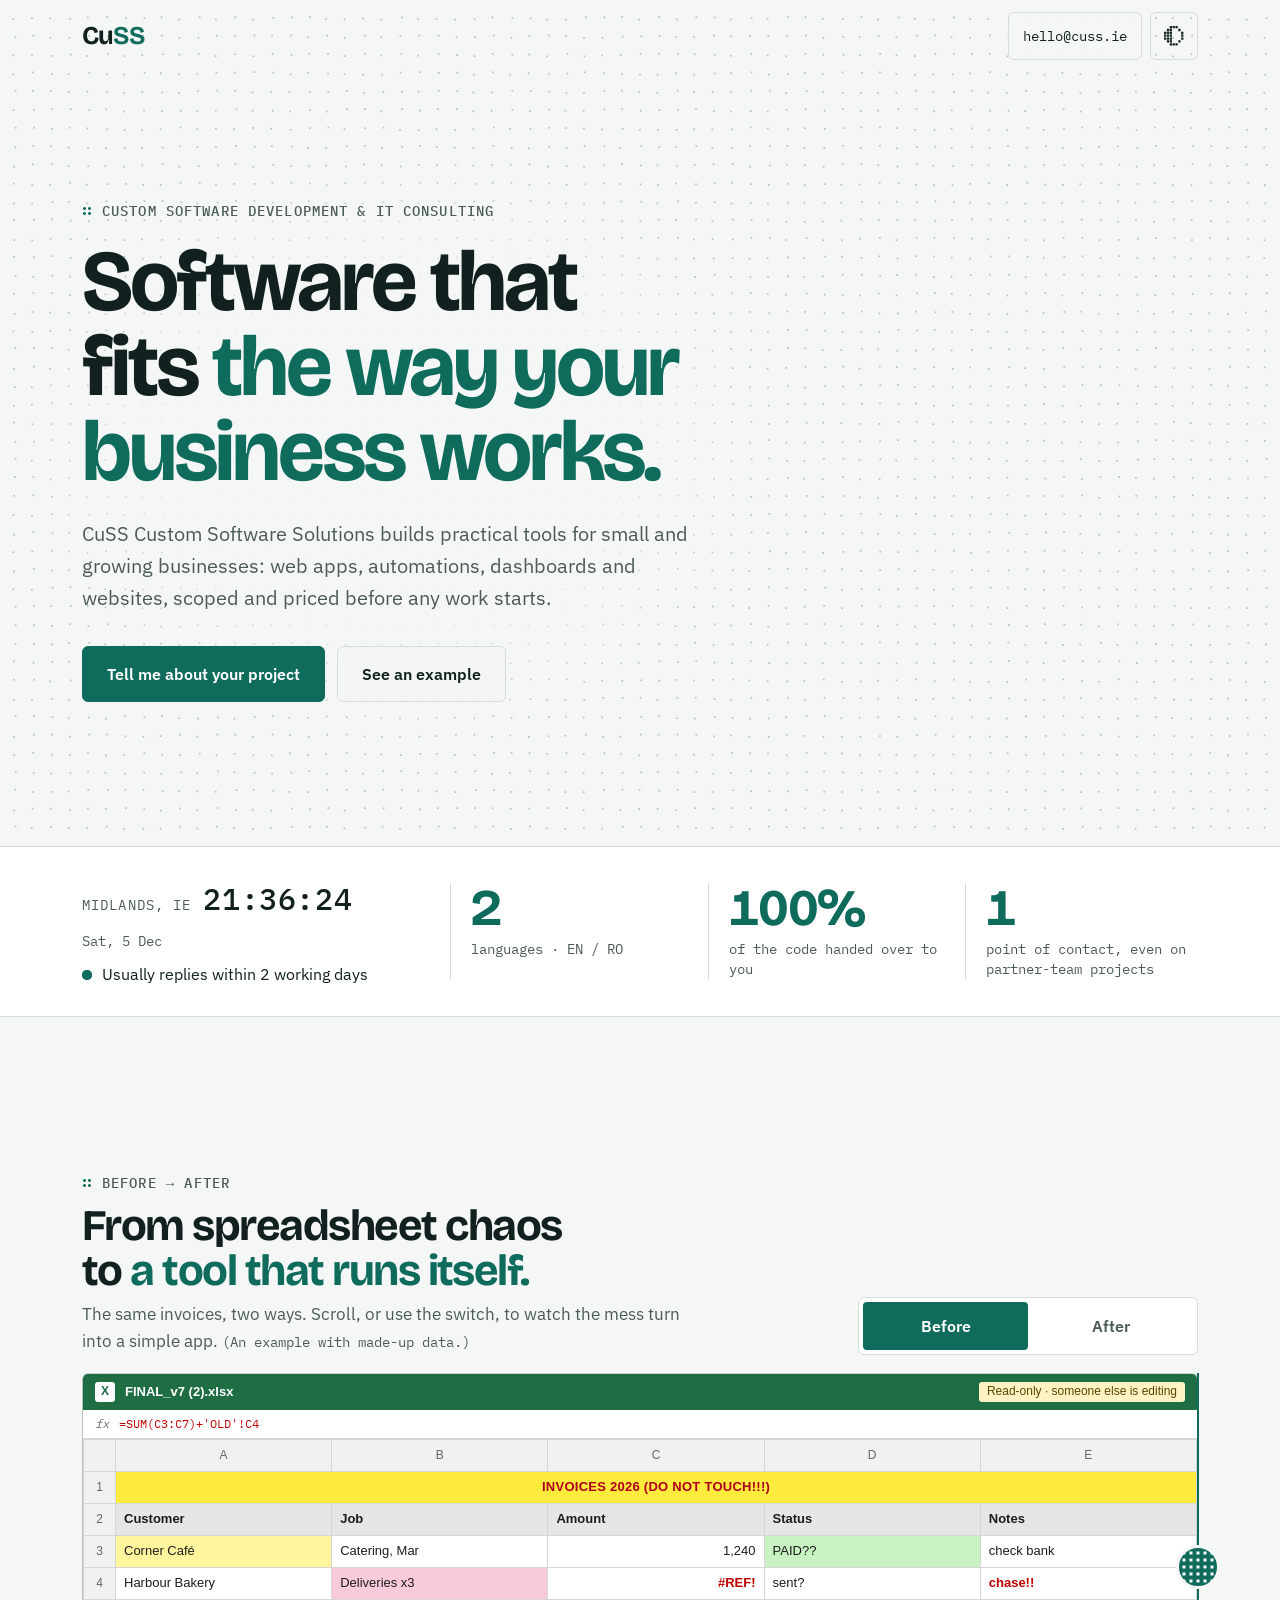
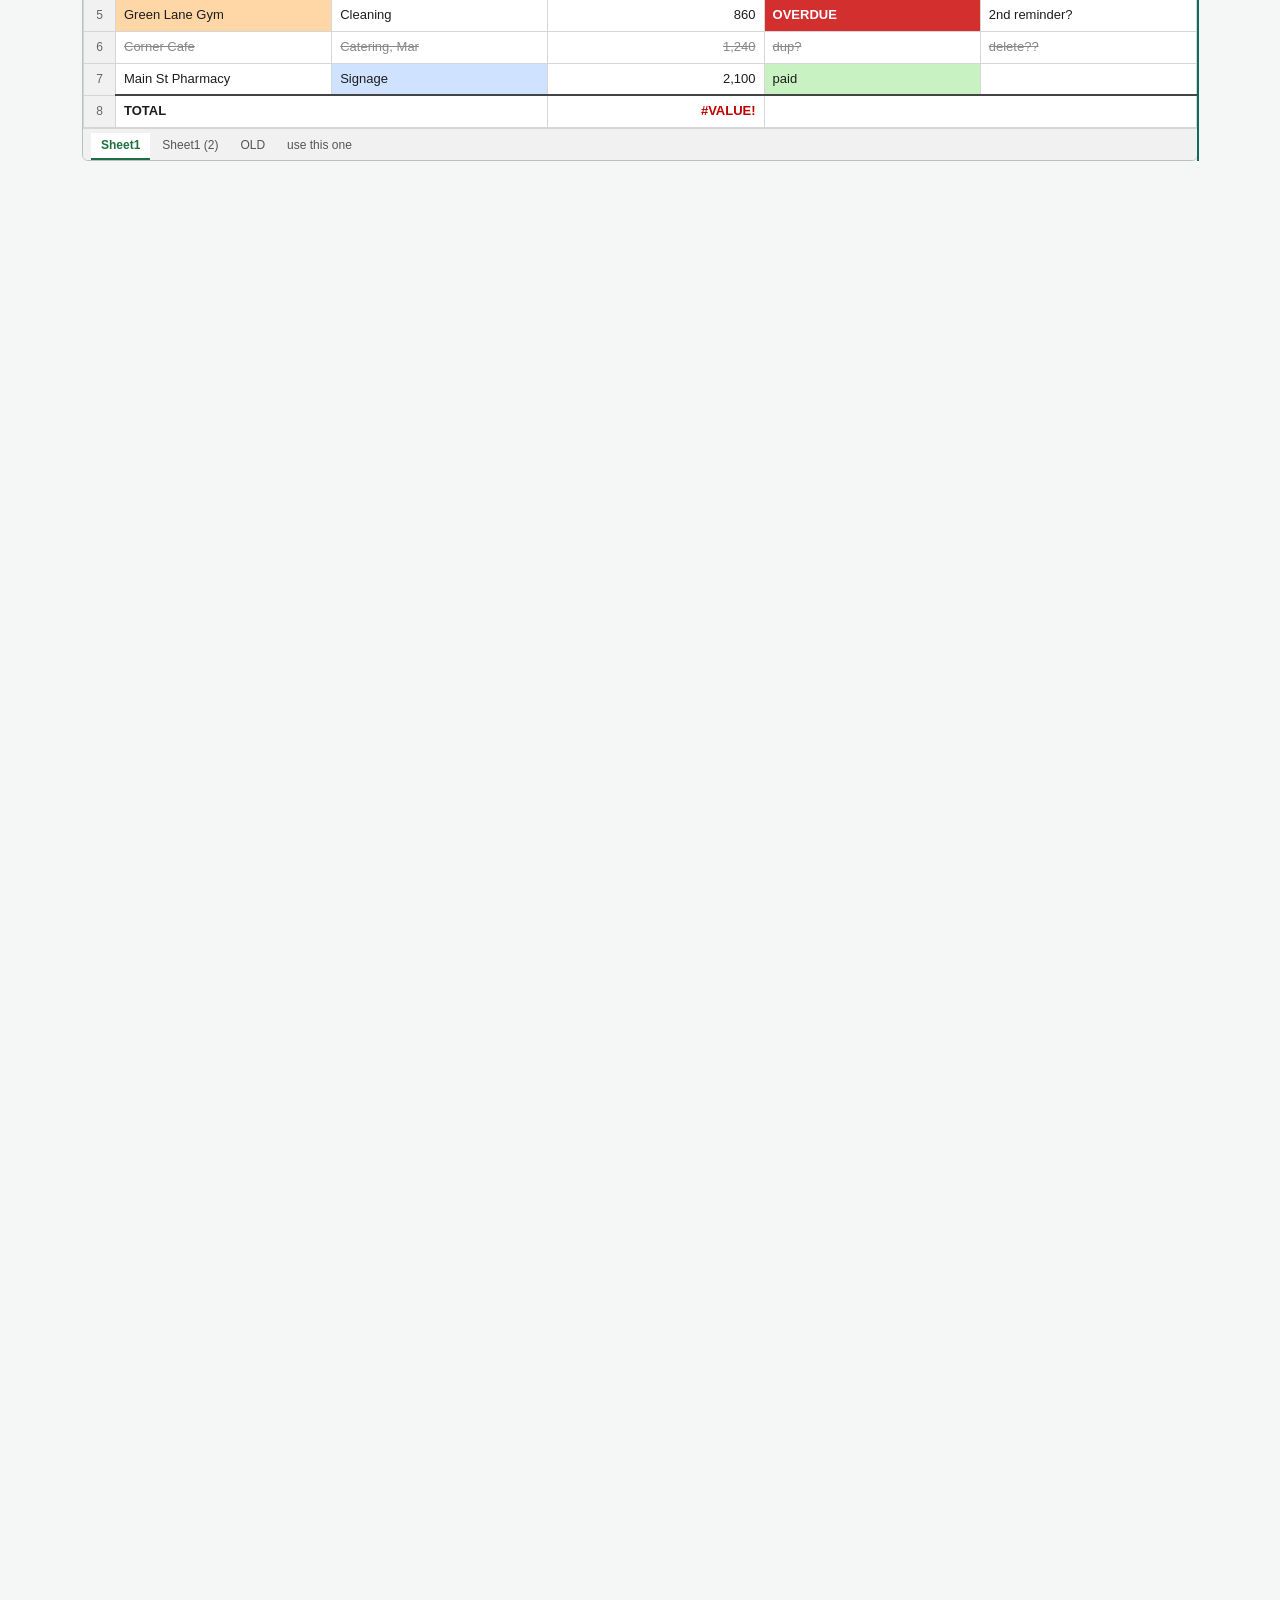
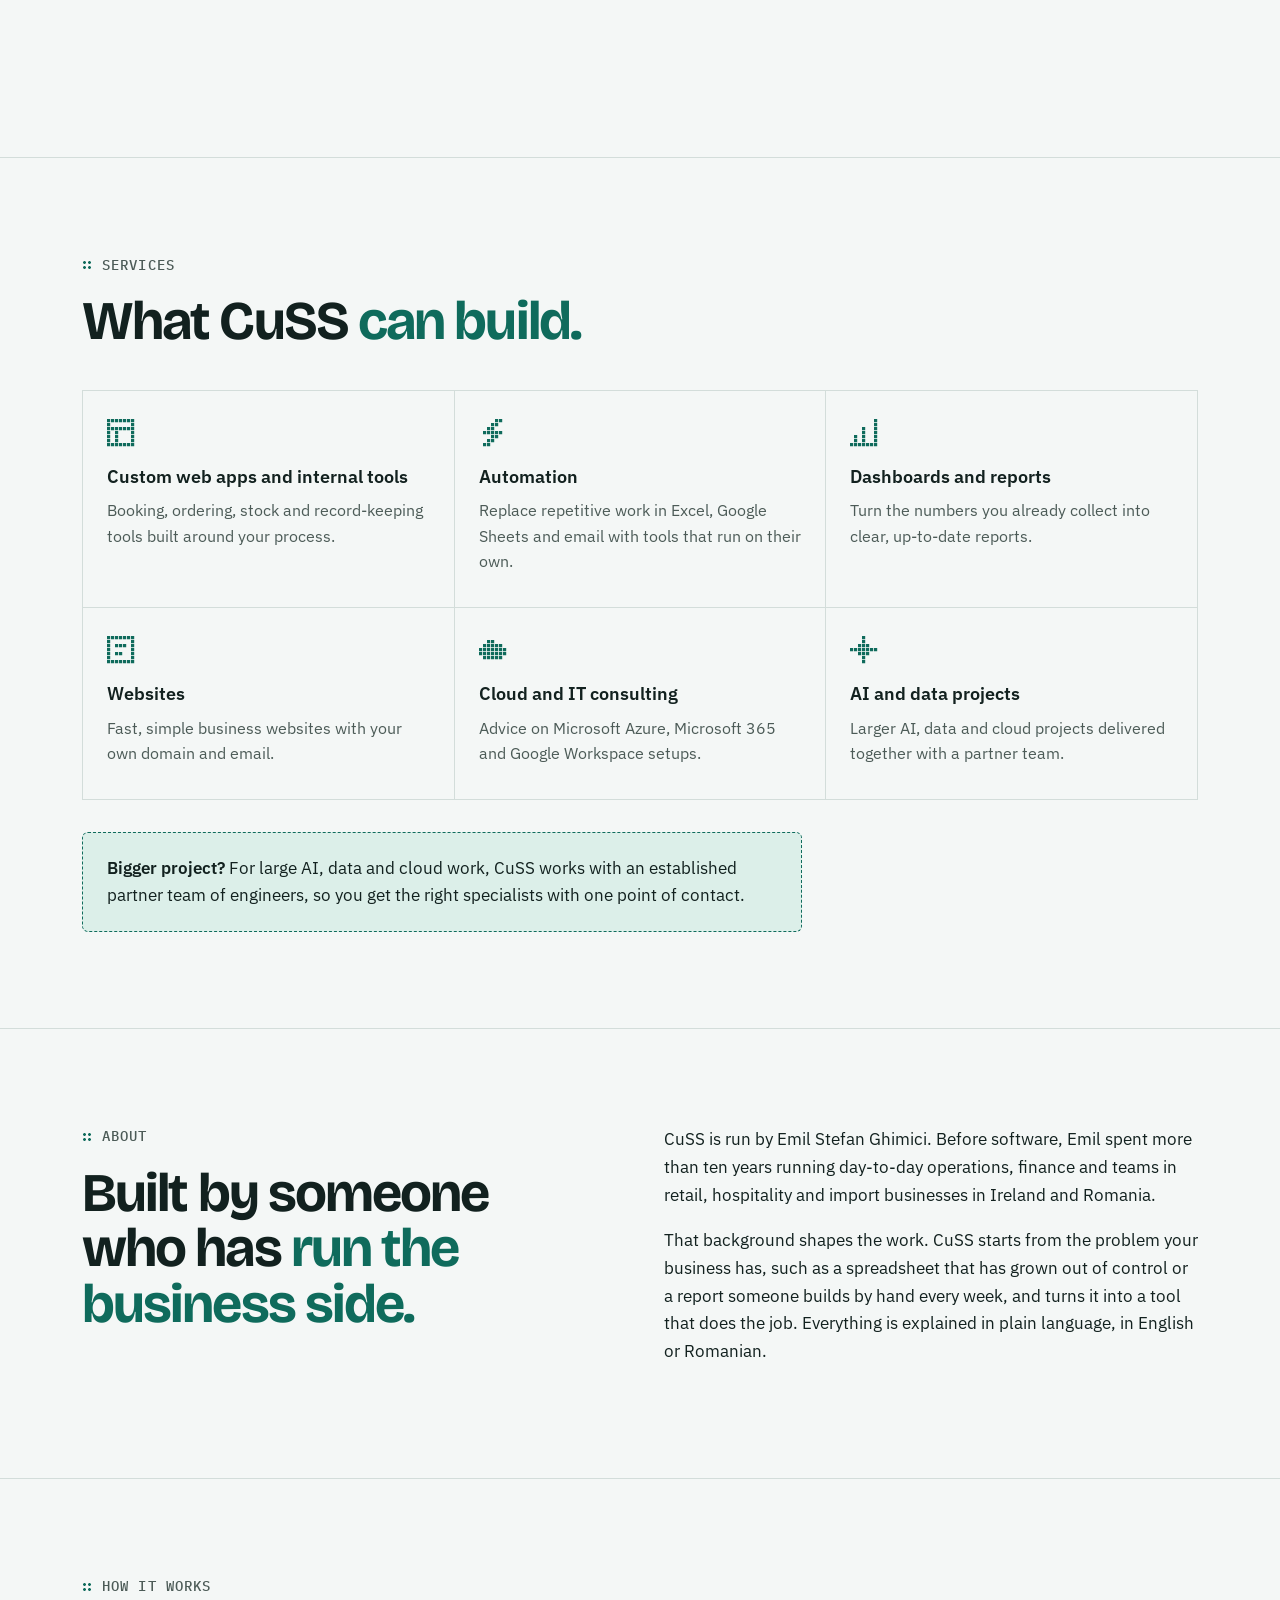
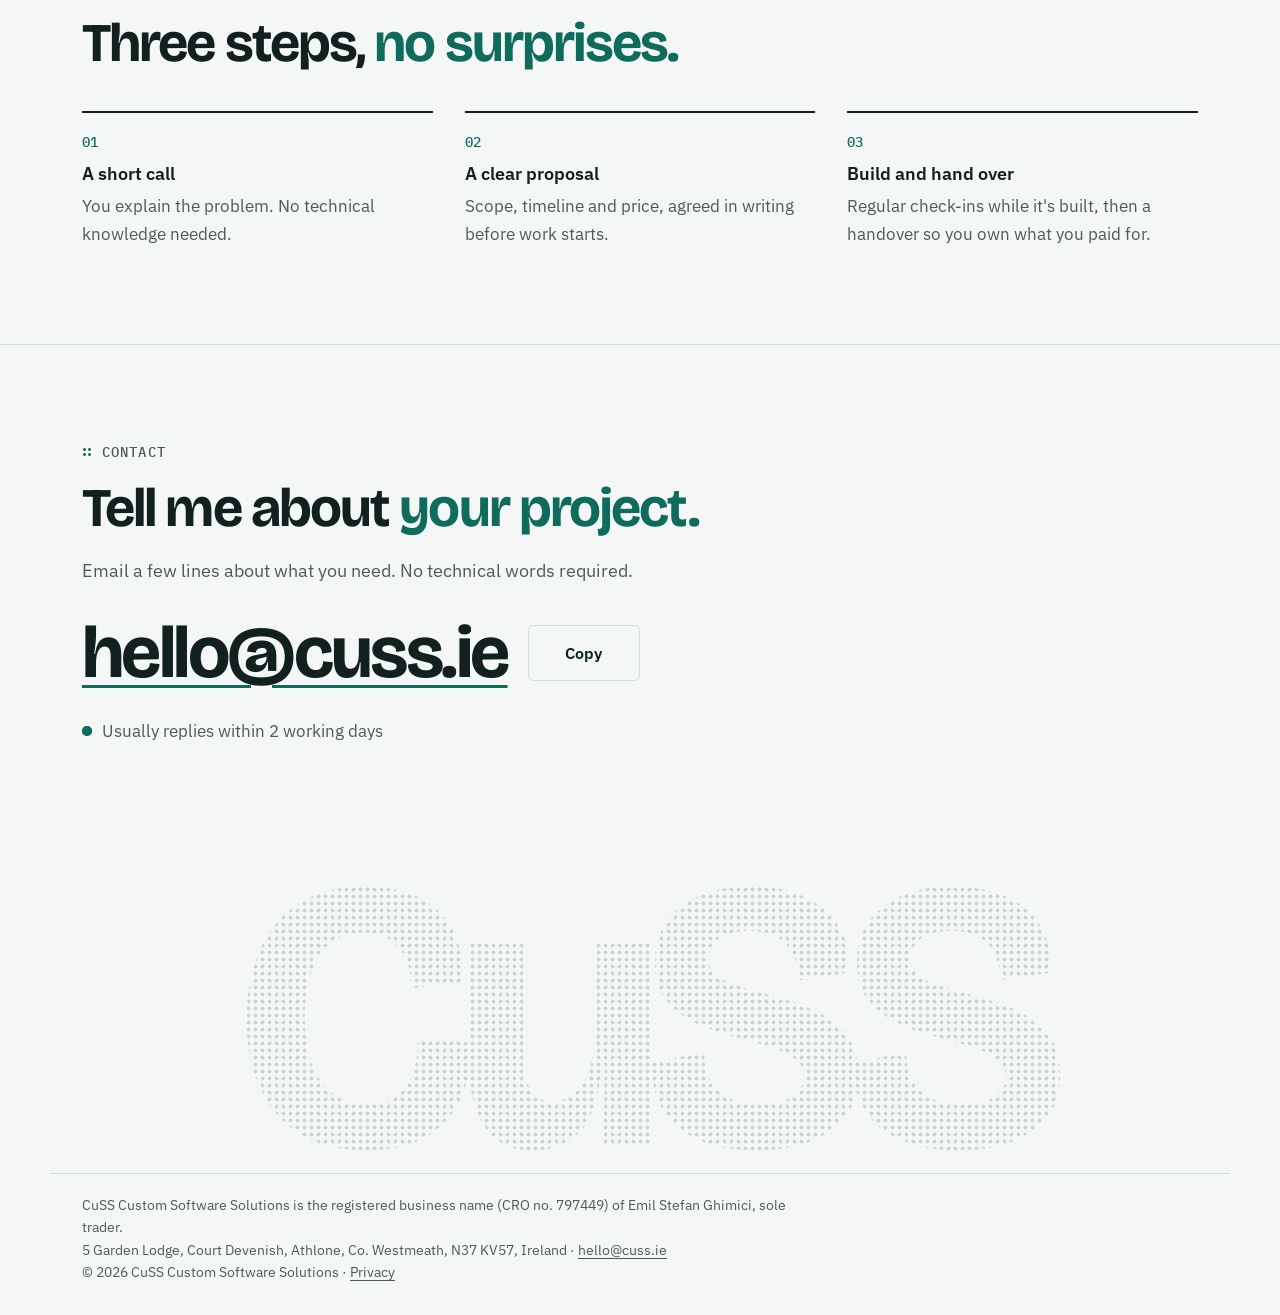
==== index.html @ b37a5604 "Build the first version of the site: hero dots, live strip, before/after - One-page site with every " ====
<!doctype html>
<html lang="en" class="no-js">
<head>
<meta charset="utf-8">
<meta name="viewport" content="width=device-width, initial-scale=1, viewport-fit=cover">
<title>CuSS Custom Software Solutions | Software development &amp; IT consulting, Athlone</title>
<meta name="description" content="Custom software and IT consulting for small businesses: web apps, automations, dashboards and websites, scoped and priced before any work starts.">
<meta name="color-scheme" content="light dark">
<meta name="theme-color" content="#f4f7f6" media="(prefers-color-scheme: light)">
<meta name="theme-color" content="#0b1312" media="(prefers-color-scheme: dark)">
<link rel="canonical" href="https://cuss.ie/">

<meta property="og:type" content="website">
<meta property="og:url" content="https://cuss.ie/">
<meta property="og:title" content="CuSS Custom Software Solutions">
<meta property="og:description" content="Software that fits the way your business works. Web apps, automations, dashboards and websites for small and growing businesses.">
<meta property="og:image" content="https://cuss.ie/assets/img/og.png">
<meta property="og:image:width" content="1200">
<meta property="og:image:height" content="630">
<meta property="og:image:alt" content="CuSS wordmark drawn in teal dots">
<meta name="twitter:card" content="summary_large_image">
<meta name="twitter:title" content="CuSS Custom Software Solutions">
<meta name="twitter:description" content="Software that fits the way your business works.">
<meta name="twitter:image" content="https://cuss.ie/assets/img/og.png">

<link rel="icon" href="assets/img/favicon.svg" type="image/svg+xml">
<link rel="icon" href="assets/img/favicon-32.png" sizes="32x32" type="image/png">
<link rel="apple-touch-icon" href="assets/img/apple-touch-icon.png">

<link rel="preload" href="assets/fonts/bricolage-latin.woff2" as="font" type="font/woff2" crossorigin>
<link rel="preload" href="assets/fonts/plex-sans-latin.woff2" as="font" type="font/woff2" crossorigin>
<link rel="stylesheet" href="assets/css/main.css">

<script>
  /* Runs before the page draws: marks that JavaScript works and applies a saved theme choice, so there is no flash. */
  (function (d) {
    d.className = d.className.replace('no-js', 'js');
    try { var t = localStorage.getItem('cuss-theme'); if (t === 'light' || t === 'dark') d.setAttribute('data-theme', t); } catch (e) {}
  })(document.documentElement);
</script>

<script type="application/ld+json">
{
  "@context": "https://schema.org",
  "@type": "ProfessionalService",
  "name": "CuSS Custom Software Solutions",
  "url": "https://cuss.ie/",
  "email": "hello@cuss.ie",
  "image": "https://cuss.ie/assets/img/og.png",
  "description": "Custom software development and IT consulting for small and growing businesses.",
  "address": {
    "@type": "PostalAddress",
    "addressLocality": "Athlone",
    "addressRegion": "Co. Westmeath",
    "addressCountry": "IE"
  },
  "knowsLanguage": ["en", "ro"]
}
</script>

<script src="assets/js/site.js" defer></script>
<script src="assets/js/theme.js" defer></script>
<script src="assets/js/dotfield.js" defer></script>
<script src="assets/js/livestrip.js" defer></script>
<script src="assets/js/beforeafter.js" defer></script>
</head>
<body>
<a class="skip" href="#main">Skip to content</a>

<header class="site-header">
  <div class="wrap header-row">
    <a class="brand" href="#top" aria-label="CuSS, back to top">Cu<span>SS</span></a>
    <div class="header-actions">
      <a class="header-mail" href="mailto:hello@cuss.ie">hello@cuss.ie</a>
      <button class="icon-btn theme-toggle" type="button" data-theme-toggle aria-label="Switch theme">
        <svg viewBox="0 0 7 7" width="20" height="20" aria-hidden="true" focusable="false"><path fill="currentColor" d="M2 0h.8v.8h-.8zM3 0h.8v.8h-.8zM4 0h.8v.8h-.8zM1 1h.8v.8h-.8zM2 1h.8v.8h-.8zM5 1h.8v.8h-.8zM0 2h.8v.8h-.8zM1 2h.8v.8h-.8zM2 2h.8v.8h-.8zM6 2h.8v.8h-.8zM0 3h.8v.8h-.8zM1 3h.8v.8h-.8zM2 3h.8v.8h-.8zM6 3h.8v.8h-.8zM0 4h.8v.8h-.8zM1 4h.8v.8h-.8zM2 4h.8v.8h-.8zM6 4h.8v.8h-.8zM1 5h.8v.8h-.8zM2 5h.8v.8h-.8zM5 5h.8v.8h-.8zM2 6h.8v.8h-.8zM3 6h.8v.8h-.8zM4 6h.8v.8h-.8z"/></svg>
      </button>
    </div>
  </div>
</header>

<main id="main">

  <!-- HERO · interaction A draws the dot field behind this section -->
  <section class="hero" id="top" data-dotfield aria-labelledby="hero-h">
    <canvas class="hero-canvas" aria-hidden="true"></canvas>
    <div class="wrap hero-inner">
      <div class="hero-copy">
        <p class="label">Custom software development &amp; IT consulting</p>
        <h1 id="hero-h">Software that fits <em>the way your business works.</em></h1>
        <p class="lede">CuSS Custom Software Solutions builds practical tools for small and growing businesses: web apps, automations, dashboards and websites, scoped and priced before any work starts.</p>
        <div class="hero-actions">
          <a class="btn btn-main" href="mailto:hello@cuss.ie?subject=Project%20enquiry">Tell me about your project</a>
          <a class="btn btn-ghost" href="#transform">See an example</a>
        </div>
      </div>
      <div class="hero-stage" aria-hidden="true"></div>
    </div>
  </section>

  <!-- LIVE STRIP · interaction D -->
  <section class="strip" data-livestrip aria-label="At a glance">
    <div class="wrap strip-inner">
      <div class="strip-now">
        <p class="strip-clock">
          <span class="strip-k">Midlands, IE</span>
          <time class="strip-time" data-clock>--:--:--</time>
          <span class="strip-date" data-date></span>
        </p>
        <p class="strip-status"><span class="pulse" aria-hidden="true"></span>Usually replies within 2 working days</p>
      </div>
      <ul class="strip-stats">
        <li><b class="stat-n" data-count="2">2</b><span class="stat-k">languages · EN / RO</span></li>
        <li><b class="stat-n" data-count="100" data-suffix="%">100%</b><span class="stat-k">of the code handed over to you</span></li>
        <li><b class="stat-n" data-count="1">1</b><span class="stat-k">point of contact, even on partner-team projects</span></li>
      </ul>
    </div>
  </section>

  <!-- BEFORE → AFTER · interaction B -->
  <section class="ba" id="transform" data-ba aria-labelledby="ba-h">
    <div class="ba-track">
      <div class="ba-sticky">
        <div class="wrap">
          <div class="ba-head">
            <p class="label">Before → After</p>
            <h2 id="ba-h">From spreadsheet chaos to <em>a tool that runs itself.</em></h2>
            <p class="ba-sub">The same invoices, two ways. Scroll, or use the switch, to watch the mess turn into a simple app. <span class="ba-note">(An example with made-up data.)</span></p>
          </div>

          <div class="seg ba-switch" role="group" aria-label="Show before or after">
            <button type="button" class="seg-btn" data-ba-show="before" aria-pressed="true">Before</button>
            <button type="button" class="seg-btn" data-ba-show="after" aria-pressed="false">After</button>
          </div>

          <div class="ba-stage">
            <!-- BEFORE: the messy spreadsheet -->
            <figure class="ba-pane ba-before">
              <figcaption class="ba-cap">Before: a shared spreadsheet</figcaption>
              <div class="xl">
                <div class="xl-title">
                  <span class="xl-logo" aria-hidden="true">X</span>
                  <span class="xl-file">FINAL_v7 (2).xlsx</span>
                  <span class="xl-ro">Read-only · someone else is editing</span>
                </div>
                <div class="xl-formula"><span class="xl-fx">fx</span><span class="xl-f">=SUM(C3:C7)+'OLD'!C4</span></div>
                <div class="xl-wrap">
                  <table class="xl-grid">
                    <thead><tr><th></th><th>A</th><th>B</th><th>C</th><th>D</th><th class="xl-e">E</th></tr></thead>
                    <tbody>
                      <tr><th>1</th><td colspan="5" class="xl-merged">INVOICES 2026 (DO NOT TOUCH!!!)</td></tr>
                      <tr class="xl-head"><th>2</th><td>Customer</td><td>Job</td><td>Amount</td><td>Status</td><td class="xl-e">Notes</td></tr>
                      <tr><th>3</th><td class="hl-y">Corner Café</td><td>Catering, Mar</td><td class="num" data-fly="amt1">1,240</td><td class="hl-g">PAID??</td><td class="xl-e">check bank</td></tr>
                      <tr><th>4</th><td data-fly="cust2">Harbour Bakery</td><td class="hl-p" data-fly="job2">Deliveries x3</td><td class="num xl-err" data-fly="amt2">#REF!</td><td>sent?</td><td class="xl-e xl-bold">chase!!</td></tr>
                      <tr><th>5</th><td class="hl-o">Green Lane Gym</td><td>Cleaning</td><td class="num" data-fly="amt3">860</td><td class="xl-red" data-fly="over">OVERDUE</td><td class="xl-e">2nd reminder?</td></tr>
                      <tr class="xl-strike"><th>6</th><td>Corner Cafe</td><td>Catering, Mar</td><td class="num">1,240</td><td>dup?</td><td class="xl-e">delete??</td></tr>
                      <tr><th>7</th><td>Main St Pharmacy</td><td class="hl-b">Signage</td><td class="num" data-fly="amt4">2,100</td><td class="hl-g">paid</td><td class="xl-e"></td></tr>
                      <tr class="xl-total"><th>8</th><td colspan="2">TOTAL</td><td class="num xl-err" data-fly="total">#VALUE!</td><td colspan="2" class="xl-e-span"></td></tr>
                    </tbody>
                  </table>
                </div>
                <div class="xl-tabs" aria-hidden="true"><span class="on">Sheet1</span><span>Sheet1 (2)</span><span>OLD</span><span>use this one</span></div>
              </div>
            </figure>

            <!-- AFTER: the same data as a small app -->
            <figure class="ba-pane ba-after">
              <figcaption class="ba-cap">After: a simple invoice tool</figcaption>
              <div class="app">
                <div class="app-bar">
                  <span class="app-name">Invoices</span>
                  <span class="pill pill-warn" data-fly-to="over">1 overdue</span>
                </div>
                <div class="app-body">
                  <div class="app-form">
                    <p class="app-h">New invoice <span class="pill" data-demo-status>Draft</span></p>
                    <div class="app-field"><span class="app-lab">Customer</span><span class="app-input" data-fly-to="cust2">Harbour Bakery</span></div>
                    <div class="app-field"><span class="app-lab">Job</span><span class="app-input" data-fly-to="job2">Deliveries ×3</span></div>
                    <div class="app-row">
                      <div class="app-field"><span class="app-lab">Amount</span><span class="app-input" data-fly-to="amt2">€1,560</span></div>
                      <div class="app-field"><span class="app-lab">Due</span><span class="app-input">3 Apr</span></div>
                    </div>
                    <button type="button" class="btn btn-main app-send" data-demo-send>Send invoice</button>
                  </div>
                  <div class="app-stats">
                    <p class="app-h">This year</p>
                    <p class="kpi"><span class="kpi-k">Invoiced</span><b class="kpi-n" data-fly-to="total">€5,760</b></p>
                    <p class="kpi-row">
                      <span><span class="kpi-k">Paid</span> <b data-count="3340" data-prefix="€">€3,340</b></span>
                      <span><span class="kpi-k">To collect</span> <b data-count="2420" data-prefix="€">€2,420</b></span>
                    </p>
                    <ul class="bars" aria-label="Invoiced per customer">
                      <li style="--h:59%"><b data-fly-to="amt1">1,240</b><i></i><span>Café</span></li>
                      <li style="--h:74%" class="is-draft"><b>1,560</b><i></i><span>Bakery</span></li>
                      <li style="--h:41%" class="is-over"><b data-fly-to="amt3">860</b><i></i><span>Gym</span></li>
                      <li style="--h:100%"><b data-fly-to="amt4">2,100</b><i></i><span>Pharmacy</span></li>
                    </ul>
                  </div>
                </div>
              </div>
            </figure>

            <div class="ba-fly-layer" aria-hidden="true"></div>
            <div class="ba-divider" role="slider" tabindex="0" aria-label="Before and after divider" aria-valuemin="0" aria-valuemax="100" aria-valuenow="100" aria-valuetext="Showing the spreadsheet">
              <span class="ba-grip" aria-hidden="true"></span>
            </div>
          </div>
        </div>
      </div>
    </div>
  </section>

  <!-- SERVICES -->
  <section class="section" id="services" aria-labelledby="services-h">
    <div class="wrap">
      <p class="label">Services</p>
      <h2 id="services-h">What CuSS <em>can build.</em></h2>
      <ul class="services">
        <li class="service">
          <svg class="pix" viewBox="0 0 7 7" aria-hidden="true" focusable="false"><path d="M0 0h.8v.8h-.8zM1 0h.8v.8h-.8zM2 0h.8v.8h-.8zM3 0h.8v.8h-.8zM4 0h.8v.8h-.8zM5 0h.8v.8h-.8zM6 0h.8v.8h-.8zM0 1h.8v.8h-.8zM6 1h.8v.8h-.8zM0 2h.8v.8h-.8zM1 2h.8v.8h-.8zM2 2h.8v.8h-.8zM3 2h.8v.8h-.8zM4 2h.8v.8h-.8zM5 2h.8v.8h-.8zM6 2h.8v.8h-.8zM0 3h.8v.8h-.8zM2 3h.8v.8h-.8zM6 3h.8v.8h-.8zM0 4h.8v.8h-.8zM2 4h.8v.8h-.8zM6 4h.8v.8h-.8zM0 5h.8v.8h-.8zM2 5h.8v.8h-.8zM6 5h.8v.8h-.8zM0 6h.8v.8h-.8zM1 6h.8v.8h-.8zM2 6h.8v.8h-.8zM3 6h.8v.8h-.8zM4 6h.8v.8h-.8zM5 6h.8v.8h-.8zM6 6h.8v.8h-.8z"/></svg>
          <h3>Custom web apps and internal tools</h3>
          <p>Booking, ordering, stock and record-keeping tools built around your process.</p>
        </li>
        <li class="service">
          <svg class="pix" viewBox="0 0 7 7" aria-hidden="true" focusable="false"><path d="M4 0h.8v.8h-.8zM5 0h.8v.8h-.8zM3 1h.8v.8h-.8zM4 1h.8v.8h-.8zM2 2h.8v.8h-.8zM3 2h.8v.8h-.8zM1 3h.8v.8h-.8zM2 3h.8v.8h-.8zM3 3h.8v.8h-.8zM4 3h.8v.8h-.8zM5 3h.8v.8h-.8zM3 4h.8v.8h-.8zM4 4h.8v.8h-.8zM2 5h.8v.8h-.8zM3 5h.8v.8h-.8zM1 6h.8v.8h-.8zM2 6h.8v.8h-.8z"/></svg>
          <h3>Automation</h3>
          <p>Replace repetitive work in Excel, Google Sheets and email with tools that run on their own.</p>
        </li>
        <li class="service">
          <svg class="pix" viewBox="0 0 7 7" aria-hidden="true" focusable="false"><path d="M6 0h.8v.8h-.8zM6 1h.8v.8h-.8zM3 2h.8v.8h-.8zM6 2h.8v.8h-.8zM3 3h.8v.8h-.8zM6 3h.8v.8h-.8zM1 4h.8v.8h-.8zM3 4h.8v.8h-.8zM6 4h.8v.8h-.8zM1 5h.8v.8h-.8zM3 5h.8v.8h-.8zM6 5h.8v.8h-.8zM0 6h.8v.8h-.8zM1 6h.8v.8h-.8zM2 6h.8v.8h-.8zM3 6h.8v.8h-.8zM4 6h.8v.8h-.8zM5 6h.8v.8h-.8zM6 6h.8v.8h-.8z"/></svg>
          <h3>Dashboards and reports</h3>
          <p>Turn the numbers you already collect into clear, up-to-date reports.</p>
        </li>
        <li class="service">
          <svg class="pix" viewBox="0 0 7 7" aria-hidden="true" focusable="false"><path d="M0 0h.8v.8h-.8zM1 0h.8v.8h-.8zM2 0h.8v.8h-.8zM3 0h.8v.8h-.8zM4 0h.8v.8h-.8zM5 0h.8v.8h-.8zM6 0h.8v.8h-.8zM0 1h.8v.8h-.8zM6 1h.8v.8h-.8zM0 2h.8v.8h-.8zM2 2h.8v.8h-.8zM3 2h.8v.8h-.8zM4 2h.8v.8h-.8zM6 2h.8v.8h-.8zM0 3h.8v.8h-.8zM6 3h.8v.8h-.8zM0 4h.8v.8h-.8zM2 4h.8v.8h-.8zM3 4h.8v.8h-.8zM6 4h.8v.8h-.8zM0 5h.8v.8h-.8zM6 5h.8v.8h-.8zM0 6h.8v.8h-.8zM1 6h.8v.8h-.8zM2 6h.8v.8h-.8zM3 6h.8v.8h-.8zM4 6h.8v.8h-.8zM5 6h.8v.8h-.8zM6 6h.8v.8h-.8z"/></svg>
          <h3>Websites</h3>
          <p>Fast, simple business websites with your own domain and email.</p>
        </li>
        <li class="service">
          <svg class="pix" viewBox="0 0 7 7" aria-hidden="true" focusable="false"><path d="M2 1h.8v.8h-.8zM3 1h.8v.8h-.8zM1 2h.8v.8h-.8zM2 2h.8v.8h-.8zM3 2h.8v.8h-.8zM4 2h.8v.8h-.8zM5 2h.8v.8h-.8zM0 3h.8v.8h-.8zM1 3h.8v.8h-.8zM2 3h.8v.8h-.8zM3 3h.8v.8h-.8zM4 3h.8v.8h-.8zM5 3h.8v.8h-.8zM6 3h.8v.8h-.8zM0 4h.8v.8h-.8zM1 4h.8v.8h-.8zM2 4h.8v.8h-.8zM3 4h.8v.8h-.8zM4 4h.8v.8h-.8zM5 4h.8v.8h-.8zM6 4h.8v.8h-.8zM1 5h.8v.8h-.8zM2 5h.8v.8h-.8zM3 5h.8v.8h-.8zM4 5h.8v.8h-.8zM5 5h.8v.8h-.8z"/></svg>
          <h3>Cloud and IT consulting</h3>
          <p>Advice on Microsoft Azure, Microsoft 365 and Google Workspace setups.</p>
        </li>
        <li class="service">
          <svg class="pix" viewBox="0 0 7 7" aria-hidden="true" focusable="false"><path d="M3 0h.8v.8h-.8zM3 1h.8v.8h-.8zM2 2h.8v.8h-.8zM3 2h.8v.8h-.8zM4 2h.8v.8h-.8zM0 3h.8v.8h-.8zM1 3h.8v.8h-.8zM2 3h.8v.8h-.8zM3 3h.8v.8h-.8zM4 3h.8v.8h-.8zM5 3h.8v.8h-.8zM6 3h.8v.8h-.8zM2 4h.8v.8h-.8zM3 4h.8v.8h-.8zM4 4h.8v.8h-.8zM3 5h.8v.8h-.8zM3 6h.8v.8h-.8z"/></svg>
          <h3>AI and data projects</h3>
          <p>Larger AI, data and cloud projects delivered together with a partner team.</p>
        </li>
      </ul>
      <div class="partner">
        <p><strong>Bigger project?</strong> For large AI, data and cloud work, CuSS works with an established partner team of engineers, so you get the right specialists with one point of contact.</p>
      </div>
    </div>
  </section>

  <!-- ABOUT -->
  <section class="section" id="about" aria-labelledby="about-h">
    <div class="wrap split">
      <div>
        <p class="label">About</p>
        <h2 id="about-h">Built by someone who has <em>run the business side.</em></h2>
      </div>
      <div class="prose">
        <p>CuSS is run by Emil Stefan Ghimici. Before software, Emil spent more than ten years running day-to-day operations, finance and teams in retail, hospitality and import businesses in Ireland and Romania.</p>
        <p>That background shapes the work. CuSS starts from the problem your business has, such as a spreadsheet that has grown out of control or a report someone builds by hand every week, and turns it into a tool that does the job. Everything is explained in plain language, in English or Romanian.</p>
      </div>
    </div>
  </section>

  <!-- HOW IT WORKS -->
  <section class="section" id="how" aria-labelledby="how-h">
    <div class="wrap">
      <p class="label">How it works</p>
      <h2 id="how-h">Three steps, <em>no surprises.</em></h2>
      <ol class="steps">
        <li><h3>A short call</h3><p>You explain the problem. No technical knowledge needed.</p></li>
        <li><h3>A clear proposal</h3><p>Scope, timeline and price, agreed in writing before work starts.</p></li>
        <li><h3>Build and hand over</h3><p>Regular check-ins while it's built, then a handover so you own what you paid for.</p></li>
      </ol>
    </div>
  </section>

  <!-- CONTACT -->
  <section class="section contact" id="contact" aria-labelledby="contact-h">
    <div class="wrap">
      <p class="label">Contact</p>
      <h2 id="contact-h">Tell me about <em>your project.</em></h2>
      <p class="contact-lede">Email a few lines about what you need. No technical words required.</p>
      <div class="mail-row">
        <a class="mail-big" href="mailto:hello@cuss.ie?subject=Project%20enquiry" data-email>hello@cuss.ie</a>
        <button class="btn btn-ghost copy-btn" type="button" data-copy="hello@cuss.ie">Copy</button>
      </div>
      <p class="contact-note"><span class="pulse" aria-hidden="true"></span>Usually replies within 2 working days</p>
    </div>
  </section>

</main>

<footer class="site-footer">
  <div class="wordmark" aria-hidden="true">CuSS</div>
  <div class="wrap legal">
    <p>CuSS Custom Software Solutions is the registered business name (CRO no. 797449) of Emil Stefan Ghimici, sole trader.</p>
    <p>5 Garden Lodge, Court Devenish, Athlone, Co. Westmeath, N37 KV57, Ireland · <a href="mailto:hello@cuss.ie">hello@cuss.ie</a></p>
    <p>© <span data-year>2026</span> CuSS Custom Software Solutions · <a href="privacy.html">Privacy</a></p>
  </div>
</footer>

<div class="toast" role="status" aria-live="polite" data-toast></div>
</body>
</html>
---- assets/css/main.css ----
/* =========================================================
   CuSS · main stylesheet
   1. Fonts   2. Design tokens (colours, type, spacing)   3. Base
   4. Header  5. Hero (A)  6. Live strip (D)  7. Before→After (B)
   8. Sections  9. Footer  10. Toast  11. Reduced motion
   ========================================================= */

/* ---------- 1. Fonts (stored on this site, SIL Open Font License) ---------- */
@font-face { font-family: "Bricolage Grotesque"; font-style: normal; font-weight: 500 700; font-display: swap;
  src: url(../fonts/bricolage-latin.woff2) format("woff2");
  unicode-range: U+0000-00FF, U+0131, U+0152-0153, U+02BB-02BC, U+02C6, U+02DA, U+02DC, U+0304, U+0308, U+0329, U+2000-206F, U+20AC, U+2122, U+2191, U+2193, U+2212, U+2215, U+FEFF, U+FFFD; }
@font-face { font-family: "Bricolage Grotesque"; font-style: normal; font-weight: 500 700; font-display: swap;
  src: url(../fonts/bricolage-latin-ext.woff2) format("woff2");
  unicode-range: U+0100-02BA, U+02BD-02C5, U+02C7-02CC, U+02CE-02D7, U+02DD-02FF, U+0304, U+0308, U+0329, U+1D00-1DBF, U+1E00-1E9F, U+1EF2-1EFF, U+2020, U+20A0-20AB, U+20AD-20C4, U+2113, U+2C60-2C7F, U+A720-A7FF; }
@font-face { font-family: "IBM Plex Sans"; font-style: normal; font-weight: 400 600; font-display: swap;
  src: url(../fonts/plex-sans-latin.woff2) format("woff2");
  unicode-range: U+0000-00FF, U+0131, U+0152-0153, U+02BB-02BC, U+02C6, U+02DA, U+02DC, U+0304, U+0308, U+0329, U+2000-206F, U+20AC, U+2122, U+2191, U+2193, U+2212, U+2215, U+FEFF, U+FFFD; }
@font-face { font-family: "IBM Plex Sans"; font-style: normal; font-weight: 400 600; font-display: swap;
  src: url(../fonts/plex-sans-latin-ext.woff2) format("woff2");
  unicode-range: U+0100-02BA, U+02BD-02C5, U+02C7-02CC, U+02CE-02D7, U+02DD-02FF, U+0304, U+0308, U+0329, U+1D00-1DBF, U+1E00-1E9F, U+1EF2-1EFF, U+2020, U+20A0-20AB, U+20AD-20C4, U+2113, U+2C60-2C7F, U+A720-A7FF; }
@font-face { font-family: "IBM Plex Mono"; font-style: normal; font-weight: 400; font-display: swap;
  src: url(../fonts/plex-mono-400-latin.woff2) format("woff2");
  unicode-range: U+0000-00FF, U+0131, U+0152-0153, U+02BB-02BC, U+02C6, U+02DA, U+02DC, U+0304, U+0308, U+0329, U+2000-206F, U+20AC, U+2122, U+2191, U+2193, U+2212, U+2215, U+FEFF, U+FFFD; }
@font-face { font-family: "IBM Plex Mono"; font-style: normal; font-weight: 400; font-display: swap;
  src: url(../fonts/plex-mono-400-latin-ext.woff2) format("woff2");
  unicode-range: U+0100-02BA, U+02BD-02C5, U+02C7-02CC, U+02CE-02D7, U+02DD-02FF, U+0304, U+0308, U+0329, U+1D00-1DBF, U+1E00-1E9F, U+1EF2-1EFF, U+2020, U+20A0-20AB, U+20AD-20C4, U+2113, U+2C60-2C7F, U+A720-A7FF; }
@font-face { font-family: "IBM Plex Mono"; font-style: normal; font-weight: 500; font-display: swap;
  src: url(../fonts/plex-mono-500-latin.woff2) format("woff2");
  unicode-range: U+0000-00FF, U+0131, U+0152-0153, U+02BB-02BC, U+02C6, U+02DA, U+02DC, U+0304, U+0308, U+0329, U+2000-206F, U+20AC, U+2122, U+2191, U+2193, U+2212, U+2215, U+FEFF, U+FFFD; }
@font-face { font-family: "IBM Plex Mono"; font-style: normal; font-weight: 500; font-display: swap;
  src: url(../fonts/plex-mono-500-latin-ext.woff2) format("woff2");
  unicode-range: U+0100-02BA, U+02BD-02C5, U+02C7-02CC, U+02CE-02D7, U+02DD-02FF, U+0304, U+0308, U+0329, U+1D00-1DBF, U+1E00-1E9F, U+1EF2-1EFF, U+2020, U+20A0-20AB, U+20AD-20C4, U+2113, U+2C60-2C7F, U+A720-A7FF; }

/* ---------- 2. Design tokens ----------
   Change the accent here: --accent (light) and the dark-theme --accent further down. */
:root {
  --bg: #f4f7f6;
  --surface: #ffffff;
  --surface-2: #e8efed;
  --ink: #12211f;
  --muted: #4c5b57;
  --line: #d3ddda;
  --accent: #0f6b5c;
  --accent-ink: #ffffff;
  --accent-soft: #dcefe9;
  --warn: #a3401b;
  --warn-soft: #fbe9e1;
  --dot: #b2c4bf;          /* hero dots at rest */
  --dot-letter: #0f6b5c;   /* dots that form the CuSS letters */
  --wordmark: #c9d6d2;     /* faded footer wordmark */

  --display: "Bricolage Grotesque", "Segoe UI", system-ui, sans-serif;
  --body: "IBM Plex Sans", "Segoe UI", system-ui, sans-serif;
  --mono: "IBM Plex Mono", ui-monospace, "Cascadia Mono", Consolas, monospace;

  --gutter: 16px;
  --radius: 6px;
  --header-h: 72px;
  color-scheme: light;
}
@media (prefers-color-scheme: dark) {
  :root:not([data-theme="light"]) {
    --bg: #0b1312; --surface: #121d1b; --surface-2: #182624; --ink: #e6eeec; --muted: #9db0ab;
    --line: #243330; --accent: #4fc2a9; --accent-ink: #062019; --accent-soft: #143530;
    --warn: #f2a27e; --warn-soft: #34201a;
    --dot: #2e4541; --dot-letter: #4fc2a9; --wordmark: #1b2a27;
    color-scheme: dark;
  }
}
:root[data-theme="dark"] {
  --bg: #0b1312; --surface: #121d1b; --surface-2: #182624; --ink: #e6eeec; --muted: #9db0ab;
  --line: #243330; --accent: #4fc2a9; --accent-ink: #062019; --accent-soft: #143530;
  --warn: #f2a27e; --warn-soft: #34201a;
  --dot: #2e4541; --dot-letter: #4fc2a9; --wordmark: #1b2a27;
  color-scheme: dark;
}

/* ---------- 3. Base ---------- */
*, *::before, *::after { box-sizing: border-box; }
html { -webkit-text-size-adjust: 100%; scroll-behavior: smooth; }
body {
  margin: 0; background: var(--bg); color: var(--ink);
  font-family: var(--body); font-size: 17px; line-height: 1.6;
  -webkit-font-smoothing: antialiased; overflow-x: hidden;
}
@supports (overflow: clip) { body { overflow-x: clip; } }
img, svg, canvas { display: block; max-width: 100%; }
a { color: var(--accent); text-underline-offset: 3px; }
h1, h2, h3 { margin: 0; }
p { margin: 0; }
:focus-visible { outline: 3px solid var(--accent); outline-offset: 3px; border-radius: 4px; }

.wrap {
  width: 100%; max-width: 1180px; margin: 0 auto;
  padding-left: max(var(--gutter), env(safe-area-inset-left, 0px));
  padding-right: max(var(--gutter), env(safe-area-inset-right, 0px));
}
@media (min-width: 720px) { :root { --gutter: 32px; } }

.skip { position: absolute; left: 8px; top: -60px; z-index: 50; background: var(--accent); color: var(--accent-ink); padding: 12px 16px; border-radius: var(--radius); }
.skip:focus { top: 8px; }

/* Small mono section label with a dot-matrix square in front */
.label {
  font-family: var(--mono); font-size: 0.875rem; font-weight: 500; letter-spacing: 0.08em;
  text-transform: uppercase; color: var(--muted); margin-bottom: 18px;
  display: flex; align-items: center; gap: 10px;
}
.label::before {
  content: ""; width: 10px; height: 10px; flex: none;
  background: radial-gradient(circle, var(--accent) 1.2px, transparent 1.6px) 0 0 / 5px 5px;
}

h1, h2 { font-family: var(--display); font-weight: 700; letter-spacing: -0.035em; text-wrap: balance; }
h1 em, h2 em { font-style: normal; color: var(--accent); }
h2 { font-size: clamp(2rem, 5vw, 3.4rem); line-height: 1.02; max-width: 20ch; }
h3 { font-size: 1.1rem; font-weight: 600; line-height: 1.35; }

/* Buttons: everything touchable has an outline or a fill */
.btn {
  display: inline-flex; align-items: center; justify-content: center; gap: 8px;
  min-height: 56px; padding: 0 24px; border-radius: var(--radius);
  font: 600 1rem/1.2 var(--body); text-decoration: none; cursor: pointer;
  border: 1.5px solid var(--accent); transition: background-color .15s, color .15s, transform .15s;
}
.btn-main { background: var(--accent); color: var(--accent-ink); }
.btn-main:hover { filter: brightness(1.08); }
.btn-ghost { background: transparent; color: var(--ink); border-color: var(--line); }
.btn-ghost:hover { border-color: var(--accent); color: var(--accent); }
.btn:active { transform: translateY(1px); }

.icon-btn {
  width: 48px; height: 48px; display: inline-grid; place-items: center; cursor: pointer;
  background: transparent; color: var(--ink); border: 1.5px solid var(--line); border-radius: var(--radius);
}
.icon-btn:hover { border-color: var(--accent); color: var(--accent); }

/* Segmented switch: buttons split the full width evenly */
.seg { display: grid; grid-template-columns: 1fr 1fr; gap: 0; border: 1.5px solid var(--line); border-radius: var(--radius); padding: 4px; background: var(--surface); }
.seg-btn {
  min-height: 48px; border: 0; border-radius: 4px; background: transparent; color: var(--muted);
  font: 600 1rem var(--body); cursor: pointer;
}
.seg-btn[aria-pressed="true"] { background: var(--accent); color: var(--accent-ink); }
.seg-btn:not([aria-pressed="true"]):hover { color: var(--ink); }

/* Pulsing status light */
.pulse { position: relative; display: inline-block; width: 10px; height: 10px; border-radius: 50%; background: var(--accent); margin-right: 10px; flex: none; }
.pulse::after { content: ""; position: absolute; inset: 0; border-radius: 50%; background: var(--accent); animation: pulse 2.2s ease-out infinite; }
@keyframes pulse { 0% { transform: scale(1); opacity: .55; } 80%, 100% { transform: scale(2.8); opacity: 0; } }

/* ---------- 4. Header (sits on top of the hero dots) ---------- */
.site-header { position: absolute; top: 0; left: 0; right: 0; z-index: 10; }
.header-row { height: var(--header-h); display: flex; align-items: center; justify-content: space-between; gap: 16px; }
.brand { font-family: var(--display); font-weight: 700; font-size: 1.6rem; letter-spacing: -0.03em; color: var(--ink); text-decoration: none; min-height: 48px; display: inline-flex; align-items: center; }
.brand span { color: var(--accent); }
.header-actions { display: flex; align-items: center; gap: 8px; }
.header-mail {
  font-family: var(--mono); font-size: 0.875rem; color: var(--ink); text-decoration: none;
  min-height: 48px; display: inline-flex; align-items: center; padding: 0 14px;
  border: 1.5px solid var(--line); border-radius: var(--radius); background: color-mix(in srgb, var(--bg) 80%, transparent);
}
.header-mail:hover { border-color: var(--accent); color: var(--accent); }
@media (max-width: 420px) { .header-mail { padding: 0 10px; } }
@media (max-width: 340px) { .header-mail { display: none; } }

/* ---------- 5. Hero · interaction A ---------- */
.hero {
  position: relative; isolation: isolate; overflow: hidden;
  min-height: min(94vh, 900px); min-height: min(94svh, 900px);
  padding-top: calc(var(--header-h) + 24px); padding-bottom: 40px;
  display: flex; align-items: center;
}
.hero-canvas { position: absolute; inset: 0; width: 100%; height: 100%; z-index: -1; pointer-events: none; }
.hero-inner { display: grid; grid-template-columns: minmax(0, 1.15fr) minmax(0, 0.85fr); gap: 32px; align-items: center; }
.hero-copy { max-width: 680px; }
.hero h1 { font-size: clamp(2.6rem, 7.2vw, 5.4rem); line-height: 0.98; margin-bottom: 24px; max-width: 13ch; }
.lede { font-size: clamp(1.06rem, 1.6vw, 1.25rem); color: var(--muted); max-width: 54ch; margin-bottom: 32px; }
.hero-actions { display: flex; flex-wrap: wrap; gap: 12px; }
.hero-actions .btn-ghost { background: color-mix(in srgb, var(--bg) 70%, transparent); }
.hero-stage { min-height: 300px; align-self: stretch; }
/* Gentle backdrop behind the copy so text stays readable over moving dots */
.js .hero-copy { position: relative; }
.js .hero-copy::before {
  content: ""; position: absolute; inset: -40px -60px; z-index: -1; pointer-events: none;
  background: radial-gradient(closest-side, var(--bg) 55%, transparent);
  opacity: .85;
}
@media (max-width: 860px) {
  .hero { align-items: flex-start; min-height: 0; padding-bottom: 0; }
  .hero-inner { grid-template-columns: minmax(0, 1fr); gap: 8px; }
  .hero-stage { min-height: 200px; }
  .hero-actions .btn { flex: 1 1 100%; }
}
@media (min-width: 520px) and (max-width: 860px) { .hero-actions .btn { flex: 1 1 0; } }

/* ---------- 6. Live strip · interaction D ---------- */
.strip { border-top: 1px solid var(--line); border-bottom: 1px solid var(--line); background: var(--surface); }
.strip-inner { display: grid; grid-template-columns: minmax(0, 0.9fr) minmax(0, 2fr); gap: 32px; padding-top: 28px; padding-bottom: 28px; align-items: center; }
.strip-now { display: grid; gap: 10px; }
.strip-clock { display: flex; align-items: baseline; flex-wrap: wrap; gap: 6px 12px; font-family: var(--mono); }
.strip-k { font-size: 0.875rem; letter-spacing: .08em; text-transform: uppercase; color: var(--muted); }
.strip-time { font-size: 1.9rem; font-weight: 500; letter-spacing: 0.02em; font-variant-numeric: tabular-nums; color: var(--ink); }
.strip-date { font-size: 0.875rem; color: var(--muted); }
.no-js .strip-clock { display: none; }
.strip-status { display: flex; align-items: center; font-size: 1rem; }
.strip-stats { list-style: none; margin: 0; padding: 0; display: grid; grid-template-columns: repeat(3, minmax(0, 1fr)); gap: 24px; }
.strip-stats li { border-left: 1px solid var(--line); padding-left: 20px; display: grid; gap: 4px; align-content: start; }
.stat-n { font-family: var(--display); font-weight: 700; font-size: clamp(2.4rem, 4vw, 3.2rem); line-height: 1; letter-spacing: -0.03em; color: var(--accent); font-variant-numeric: tabular-nums; }
.stat-k { font-family: var(--mono); font-size: 0.875rem; color: var(--muted); line-height: 1.45; }
@media (max-width: 900px) {
  .strip-inner { grid-template-columns: minmax(0, 1fr); gap: 24px; }
}
@media (max-width: 600px) {
  .strip-stats { grid-template-columns: minmax(0, 1fr); gap: 16px; }
  .strip-stats li { border-left: 0; border-top: 1px solid var(--line); padding: 16px 0 0; grid-template-columns: 4.2rem minmax(0, 1fr); align-items: center; gap: 12px; }
  .stat-n { font-size: 2.2rem; }
}

/* ---------- 7. Before → After · interaction B ---------- */
.ba { padding: 96px 0; border-bottom: 1px solid var(--line); }
.ba-head { margin-bottom: 28px; }
.ba-head h2 { max-width: 22ch; margin-bottom: 16px; }
.ba-sub { color: var(--muted); max-width: 60ch; }
.ba-note { font-family: var(--mono); font-size: 0.875rem; }
.ba-switch { max-width: 420px; margin-bottom: 20px; }
.ba-cap { font-family: var(--mono); font-size: 0.875rem; color: var(--muted); margin-bottom: 10px; text-transform: uppercase; letter-spacing: .06em; }

/* Default (no JavaScript or reduced motion): both states side by side */
.ba-stage { position: relative; display: grid; grid-template-columns: repeat(2, minmax(0, 1fr)); gap: 24px; }
.ba-pane { margin: 0; min-width: 0; display: flex; flex-direction: column; }
.ba-pane > .xl, .ba-pane > .app { flex: 1; }
.ba-switch, .ba-divider, .ba-fly-layer { display: none; }
@media (max-width: 860px) { .ba-stage { grid-template-columns: minmax(0, 1fr); } }

/* Live mode (JavaScript on, motion allowed): the two panes are stacked and a divider reveals one or the other */
.ba--live .ba-switch { display: grid; }
.ba--live .ba-stage { grid-template-columns: minmax(0, 1fr); grid-template-areas: "s"; gap: 0; --split: 100%; touch-action: pan-y; }
.ba--live .ba-pane { grid-area: s; }
.ba--live .ba-cap { display: none; }
.ba--live .ba-before { clip-path: inset(0 calc(100% - var(--split)) 0 0); }
.ba--live .ba-after { clip-path: inset(0 0 0 var(--split)); }
.ba--live .ba-fly-layer { display: block; position: absolute; inset: 0; pointer-events: none; z-index: 3; }
.ba--live [data-fly].is-gone { color: transparent !important; }
.ba--live .ba-after [data-fly-to]:not(.is-landed) { color: transparent; }
.ba--live .ba-after .pill[data-fly-to]:not(.is-landed) { opacity: 0; }
.ba-fly {
  position: absolute; left: 0; top: 0; transform-origin: 0 0; white-space: nowrap; visibility: hidden;
  font: 600 13px/1 var(--body); color: #1d1d1d; background: #fff; padding: 6px 8px; border-radius: 3px;
  border: 1.5px solid #c00000; box-shadow: 0 6px 18px rgba(0, 0, 0, .18); will-change: transform;
}
.ba-fly.is-fixed { border-color: var(--accent); color: var(--accent-ink); background: var(--accent); }

/* Divider (desktop): drag it or use the arrow keys */
.ba--pin .ba-divider {
  display: block; position: absolute; top: 0; bottom: 0; left: var(--split); width: 48px; margin-left: -24px;
  z-index: 4; cursor: ew-resize; touch-action: none; border-radius: 0;
}
.ba-divider::before { content: ""; position: absolute; top: 0; bottom: 0; left: 23px; width: 2px; background: var(--accent); }
.ba-grip {
  position: absolute; top: 50%; left: 50%; width: 44px; height: 44px; margin: -22px 0 0 -22px;
  border-radius: 50%; background: var(--accent); border: 3px solid var(--bg);
  background-image: radial-gradient(circle, var(--accent-ink) 1.4px, transparent 1.8px);
  background-size: 7px 7px; background-position: center;
}
.ba-divider:focus-visible { outline: none; }
.ba-divider:focus-visible .ba-grip { outline: 3px solid var(--accent); outline-offset: 3px; }

/* Pinned scroll on big screens: the section stays on screen while you scroll through the change */
.ba--pin { padding: 0; }
.ba--pin .ba-track { height: 260vh; }
.ba--pin .ba-sticky { position: sticky; top: 0; height: 100vh; display: flex; flex-direction: column; justify-content: center; padding: 16px 0; }
.ba--pin .ba-sticky > .wrap { display: grid; grid-template-columns: minmax(0, 1fr) 340px; column-gap: 32px; align-items: end; }
.ba--pin .ba-head { margin-bottom: 18px; }
.ba--pin .ba-head .label { margin-bottom: 10px; }
.ba--pin .ba-head h2 { font-size: clamp(2rem, 3.4vw, 2.8rem); margin-bottom: 8px; max-width: 24ch; }
.ba--pin .ba-switch { margin-bottom: 18px; width: 100%; }
.ba--pin .ba-stage { grid-column: 1 / -1; }

/* -- The messy spreadsheet (looks like a spreadsheet program in both themes) -- */
.xl { background: #fff; color: #1d1d1d; border: 1px solid #b9c0be; border-radius: var(--radius); overflow: hidden; font: 13px/1.3 "Segoe UI", Calibri, Arial, sans-serif; display: flex; flex-direction: column; }
.xl-title { display: flex; align-items: center; gap: 10px; padding: 8px 12px; background: #1f6e43; color: #fff; flex-wrap: wrap; }
.xl-logo { width: 20px; height: 20px; display: grid; place-items: center; background: #fff; color: #1f6e43; font-weight: 700; border-radius: 3px; font-size: 12px; }
.xl-file { font-weight: 600; }
.xl-ro { margin-left: auto; font-size: 12px; background: #fff3c4; color: #5b4500; padding: 2px 8px; border-radius: 3px; }
.xl-formula { display: flex; gap: 10px; padding: 6px 12px; border-bottom: 1px solid #d6d6d6; font-family: Consolas, var(--mono); font-size: 12px; }
.xl-fx { font-style: italic; color: #777; }
.xl-f { color: #c00000; overflow: hidden; text-overflow: ellipsis; white-space: nowrap; }
.xl-wrap { flex: 1; overflow: hidden; }
.xl-grid { width: 100%; border-collapse: collapse; table-layout: fixed; }
.xl-grid th, .xl-grid td { border: 1px solid #d6d6d6; padding: 6px 8px; height: 32px; text-align: left; white-space: nowrap; overflow: hidden; text-overflow: ellipsis; }
.xl-grid thead th, .xl-grid tbody th { background: #f1f1f1; color: #666; font-weight: 400; text-align: center; font-size: 12px; }
.xl-grid thead th:first-child, .xl-grid tbody th { width: 32px; }
.xl-grid .num { text-align: right; font-variant-numeric: tabular-nums; }
.xl-merged { text-align: center !important; font-weight: 700; background: #ffeb3b; color: #b00020; letter-spacing: .02em; }
.xl-head td { font-weight: 700; background: #e7e6e6; }
.hl-y { background: #fff59d; } .hl-g { background: #c8f2c2; } .hl-p { background: #f9c9dc; }
.hl-o { background: #ffd6a5; } .hl-b { background: #cfe2ff; }
.xl-err { color: #c00000; font-weight: 700; }
.xl-red { color: #fff; background: #d32f2f; font-weight: 700; }
.xl-bold { font-weight: 700; color: #c00000; }
.xl-strike td { text-decoration: line-through; color: #888; }
.xl-total td { font-weight: 700; border-top: 2px double #444; }
.xl-tabs { display: flex; gap: 2px; padding: 4px 8px 0; background: #f1f1f1; border-top: 1px solid #d6d6d6; font-size: 12px; overflow: hidden; white-space: nowrap; }
.xl-tabs span { padding: 5px 10px; color: #555; }
.xl-tabs .on { background: #fff; color: #1f6e43; font-weight: 600; border-bottom: 2px solid #1f6e43; }
:root[data-theme="dark"] .xl { filter: brightness(.9); }
@media (prefers-color-scheme: dark) { :root:not([data-theme="light"]) .xl { filter: brightness(.9); } }
@media (max-width: 600px) {
  .xl-e, .xl-e-span { display: none; }
  .xl-grid th, .xl-grid td { padding: 6px 5px; }
  .xl-ro { display: none; }
}

/* -- The clean app -- */
.app { background: var(--surface); border: 1px solid var(--line); border-radius: var(--radius); display: flex; flex-direction: column; overflow: hidden; }
.app-bar { display: flex; align-items: center; justify-content: space-between; gap: 12px; padding: 10px 16px; border-bottom: 1px solid var(--line); }
.app-name { font-family: var(--display); font-weight: 700; font-size: 1.15rem; letter-spacing: -0.02em; }
.app-body { flex: 1; display: grid; grid-template-columns: minmax(0, 1fr) minmax(0, 1.1fr); }
.app-form, .app-stats { padding: 14px 16px; display: grid; gap: 10px; align-content: start; }
.app-form { border-right: 1px solid var(--line); }
.app-h { font-family: var(--mono); font-size: 0.8rem; text-transform: uppercase; letter-spacing: .06em; color: var(--muted); display: flex; align-items: center; justify-content: space-between; gap: 8px; }
.app-field { display: grid; gap: 3px; min-width: 0; }
.app-lab { font-size: 0.8rem; color: var(--muted); }
.app-input { display: block; border: 1.5px solid var(--line); border-radius: 4px; padding: 6px 10px; font-size: 0.95rem; background: var(--bg); white-space: nowrap; overflow: hidden; text-overflow: ellipsis; }
.app-row { display: grid; grid-template-columns: 1fr 1fr; gap: 10px; }
.app-send { min-height: 48px; width: 100%; margin-top: 4px; }
.app-send.is-undo { background: transparent; color: var(--ink); border-color: var(--line); }
.pill { display: inline-flex; align-items: center; min-height: 26px; padding: 0 10px; border-radius: 999px; font: 500 0.8rem var(--mono); text-transform: none; letter-spacing: 0; background: var(--surface-2); color: var(--ink); border: 1px solid var(--line); }
.pill-warn { background: var(--warn-soft); color: var(--warn); border-color: transparent; }
.pill.is-sent { background: var(--accent-soft); color: var(--accent); border-color: transparent; }
.kpi { display: flex; align-items: baseline; justify-content: space-between; gap: 8px; }
.kpi-k { font-size: 0.8rem; color: var(--muted); }
.kpi-n { font-family: var(--display); font-size: 1.8rem; letter-spacing: -0.02em; font-variant-numeric: tabular-nums; }
.kpi-row { display: flex; justify-content: space-between; gap: 8px; font-size: 0.95rem; font-variant-numeric: tabular-nums; }
.bars { list-style: none; margin: 4px 0 0; padding: 0; display: grid; grid-template-columns: repeat(4, minmax(0, 1fr)); gap: 10px; height: 140px; align-items: end; }
.bars li { height: 100%; display: flex; flex-direction: column; justify-content: flex-end; gap: 4px; text-align: center; min-width: 0; }
.bars b { font: 500 0.75rem var(--mono); font-variant-numeric: tabular-nums; }
.bars i { display: block; height: calc(var(--h) * 0.68); background: var(--accent); border-radius: 2px 2px 0 0; transform-origin: bottom; transition: transform .8s cubic-bezier(.2, .8, .2, 1); }
.bars .is-draft i { background: repeating-linear-gradient(135deg, var(--accent) 0 4px, transparent 4px 7px); border: 1.5px solid var(--accent); }
.bars .is-over i { background: var(--warn); }
.bars span { font-size: 0.75rem; color: var(--muted); overflow: hidden; text-overflow: ellipsis; white-space: nowrap; }
.ba--live .ba-after:not(.is-revealed) .bars i { transform: scaleY(0.04); }
.bars li:nth-child(2) i { transition-delay: .08s; } .bars li:nth-child(3) i { transition-delay: .16s; } .bars li:nth-child(4) i { transition-delay: .24s; }
@media (max-width: 600px) {
  .app-body { grid-template-columns: minmax(0, 1fr); }
  .app-form { border-right: 0; border-bottom: 1px solid var(--line); }
}

/* ---------- 8. Sections ---------- */
.section { padding: 96px 0; border-bottom: 1px solid var(--line); }
.section h2 { margin-bottom: 40px; }
@media (max-width: 720px) { .section, .ba { padding: 64px 0; } .section h2 { margin-bottom: 28px; } }

.services { list-style: none; margin: 0; padding: 0; display: grid; grid-template-columns: repeat(3, minmax(0, 1fr)); border-top: 1px solid var(--line); border-left: 1px solid var(--line); }
.service { padding: 28px 24px 32px; border-right: 1px solid var(--line); border-bottom: 1px solid var(--line); display: grid; gap: 10px; align-content: start; min-width: 0; }
.service .pix { width: 28px; height: 28px; fill: var(--accent); margin-bottom: 8px; }
.service p { color: var(--muted); font-size: 1rem; }
@media (max-width: 960px) { .services { grid-template-columns: repeat(2, minmax(0, 1fr)); } }
@media (max-width: 600px) { .services { grid-template-columns: minmax(0, 1fr); } .service { padding: 24px 18px; } }
.partner { margin-top: 32px; padding: 22px 24px; border: 1px dashed var(--accent); border-radius: var(--radius); max-width: 72ch; background: var(--accent-soft); }

.split { display: grid; grid-template-columns: minmax(0, 1fr) minmax(0, 1fr); gap: 48px; }
.split h2 { margin-bottom: 0; }
.prose p { margin-bottom: 18px; font-size: 1.08rem; max-width: 62ch; }
@media (max-width: 860px) { .split { grid-template-columns: minmax(0, 1fr); gap: 24px; } }

.steps { list-style: none; margin: 0; padding: 0; display: grid; grid-template-columns: repeat(3, minmax(0, 1fr)); gap: 32px; counter-reset: step; }
.steps li { counter-increment: step; border-top: 2px solid var(--ink); padding-top: 18px; display: grid; gap: 8px; align-content: start; min-width: 0; }
.steps li::before { content: "0" counter(step); font-family: var(--mono); font-size: 0.875rem; font-weight: 500; color: var(--accent); }
.steps p { color: var(--muted); }
@media (max-width: 860px) { .steps { grid-template-columns: minmax(0, 1fr); gap: 28px; } }

.contact { border-bottom: 0; }
.contact h2 { margin-bottom: 20px; }
.contact-lede { color: var(--muted); font-size: 1.1rem; margin-bottom: 28px; }
.mail-row { display: flex; align-items: center; flex-wrap: wrap; gap: 12px 20px; margin-bottom: 24px; }
.mail-big { font-family: var(--display); font-weight: 700; font-size: clamp(2rem, 7vw, 4.6rem); letter-spacing: -0.035em; line-height: 1.1; color: var(--ink); text-decoration-color: var(--accent); text-decoration-thickness: 3px; text-underline-offset: 8px; overflow-wrap: anywhere; }
.mail-big:hover { color: var(--accent); }
.copy-btn { min-width: 112px; }
.contact-note { display: flex; align-items: center; color: var(--muted); }

/* ---------- 9. Footer ---------- */
.site-footer { padding-top: 24px; overflow: hidden; }
.wordmark {
  font-family: var(--display); font-weight: 700; letter-spacing: -0.06em; line-height: .8;
  font-size: clamp(6rem, 30vw, 24rem); text-align: center; user-select: none;
  color: transparent; -webkit-text-fill-color: transparent;
  background: radial-gradient(circle, var(--wordmark) 38%, transparent 44%) 0 0 / 7px 7px;
  -webkit-background-clip: text; background-clip: text;
  padding: 0 8px 16px; margin-bottom: -0.04em;
}
@supports not ((-webkit-background-clip: text) or (background-clip: text)) { .wordmark { color: var(--wordmark); -webkit-text-fill-color: currentColor; background: none; } }
.legal { padding-top: 20px; padding-bottom: 32px; border-top: 1px solid var(--line); font-size: 0.875rem; line-height: 1.6; color: var(--muted); }
.legal p { max-width: 90ch; }
.legal a { color: inherit; }

/* ---------- 10. Toast ---------- */
.toast {
  position: fixed; left: 50%; bottom: max(20px, env(safe-area-inset-bottom, 0px)); z-index: 60;
  transform: translate(-50%, 20px); opacity: 0; pointer-events: none;
  background: var(--ink); color: var(--bg); font: 500 0.95rem var(--mono); padding: 12px 18px; border-radius: var(--radius);
  transition: opacity .2s, transform .2s; max-width: calc(100% - 32px); text-align: center;
}
.toast.is-on { opacity: 1; transform: translate(-50%, 0); }

/* Visually hidden but read by screen readers */
.sr-only { position: absolute; width: 1px; height: 1px; padding: 0; margin: -1px; overflow: hidden; clip: rect(0 0 0 0); white-space: nowrap; border: 0; }

/* ---------- Small pages (privacy, 404) ---------- */
.page-main { padding-top: calc(var(--header-h) + 48px); padding-bottom: 80px; }
.page-main h1 { font-size: clamp(2.4rem, 6vw, 4rem); line-height: 1; margin-bottom: 28px; }
.page-main h2 { font-size: 1.4rem; letter-spacing: -0.02em; margin: 36px 0 10px; max-width: none; }
.page-main p, .page-main li { max-width: 68ch; margin-bottom: 12px; }

/* ---------- 11. Reduced motion: calm end states, no movement ---------- */
@media (prefers-reduced-motion: reduce) {
  html { scroll-behavior: auto; }
  *, *::before, *::after { animation: none !important; transition: none !important; }
}
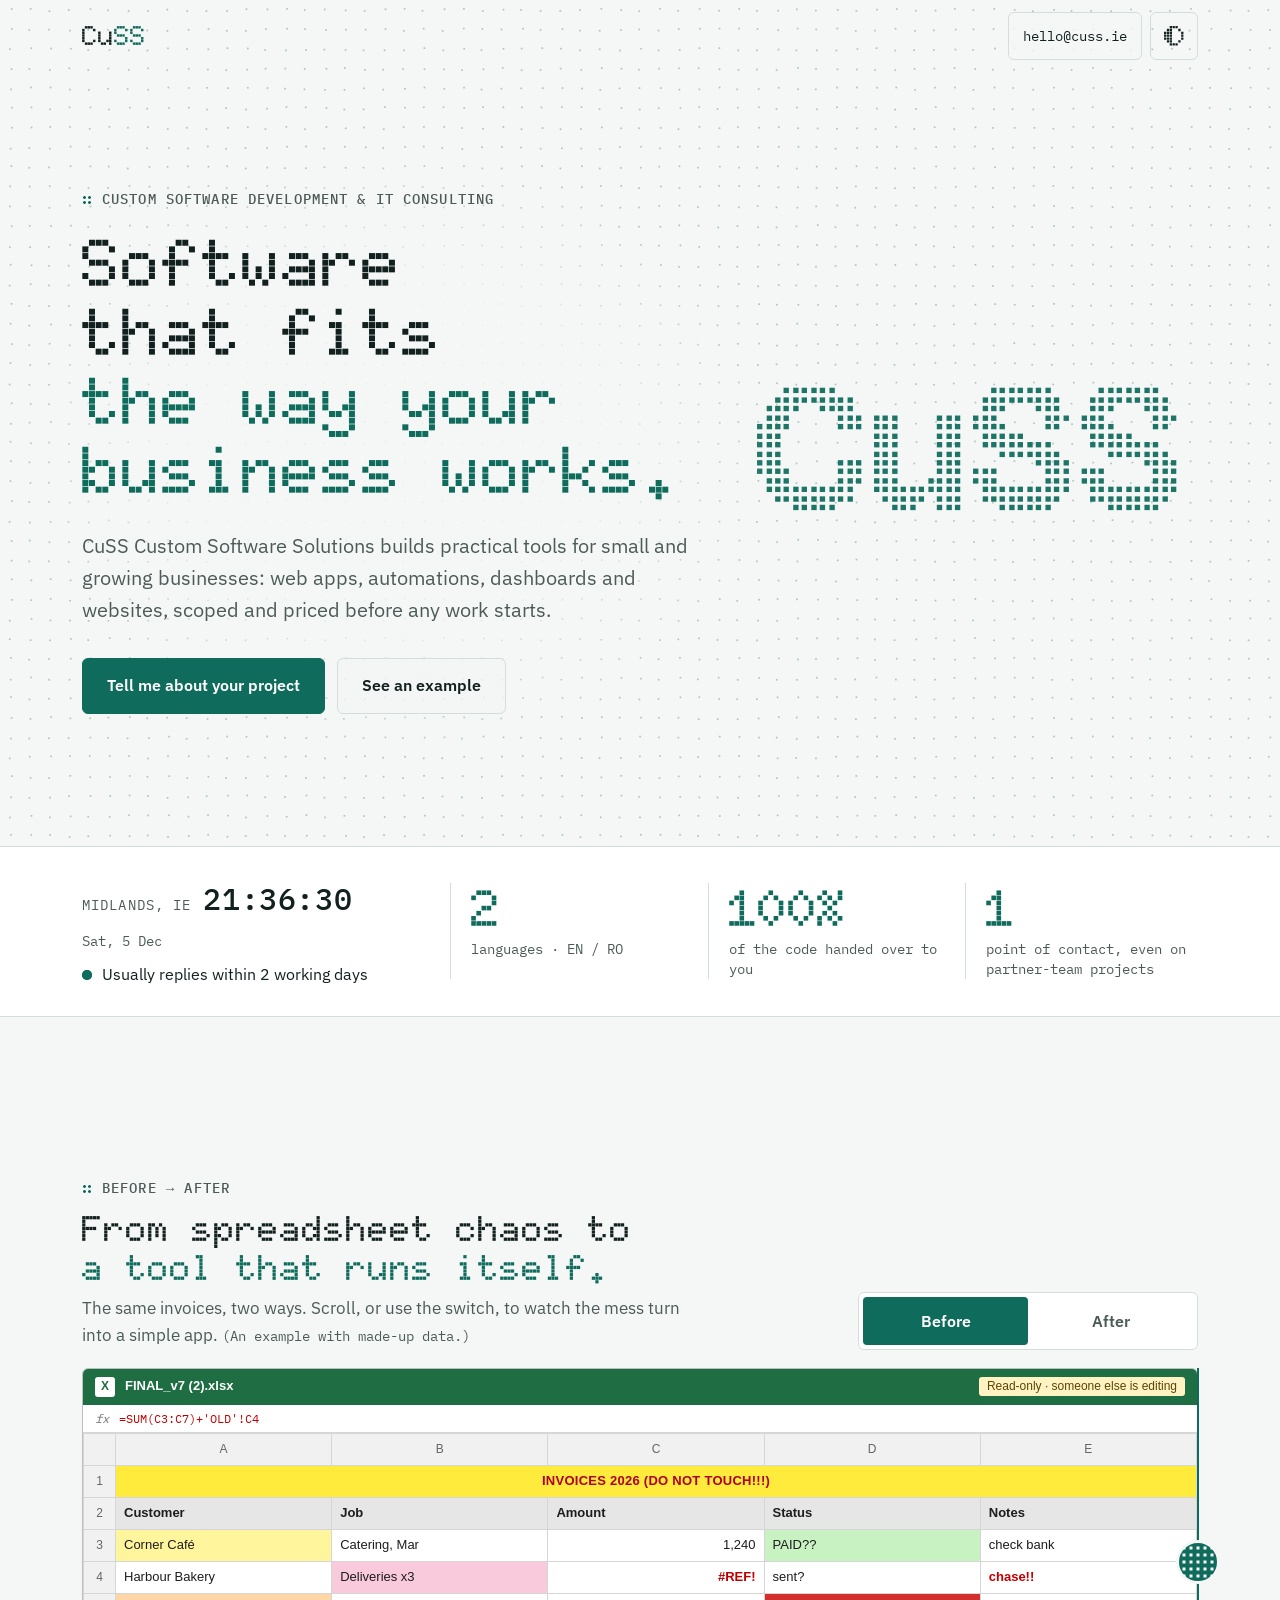
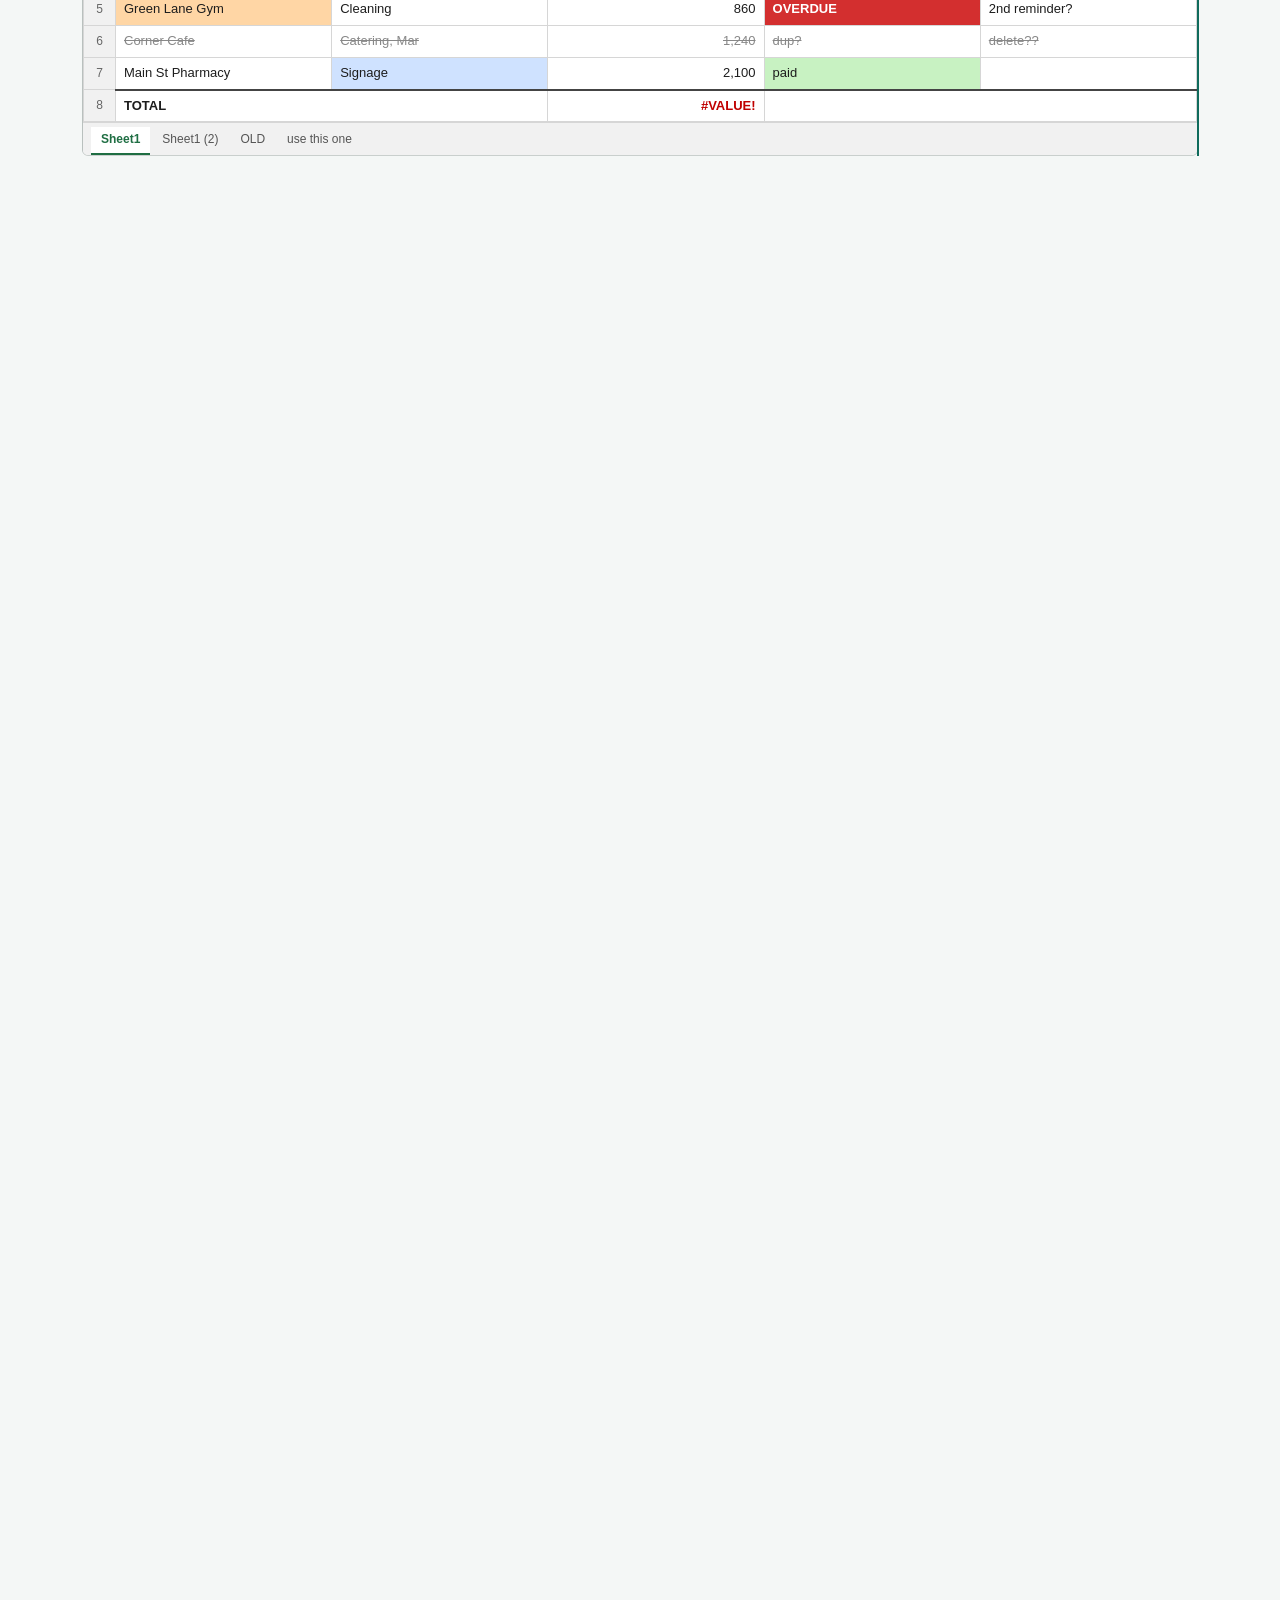
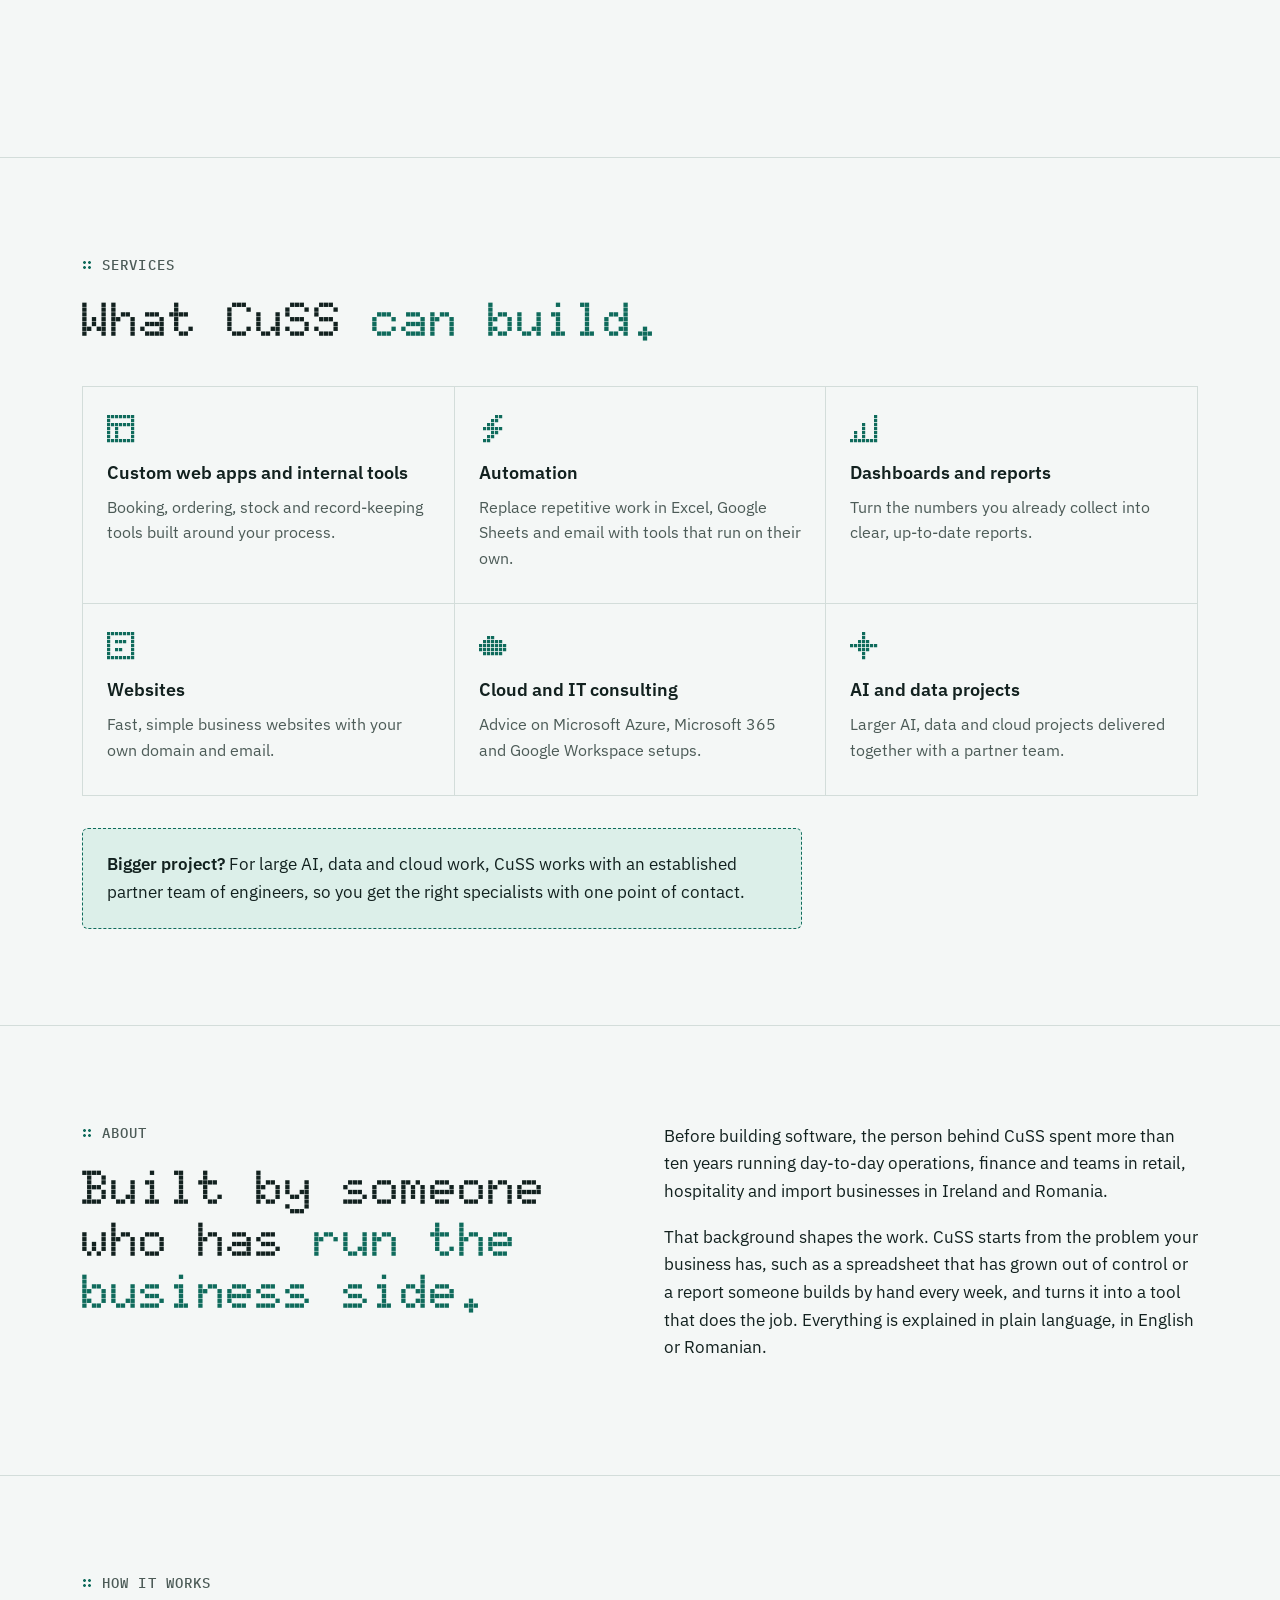
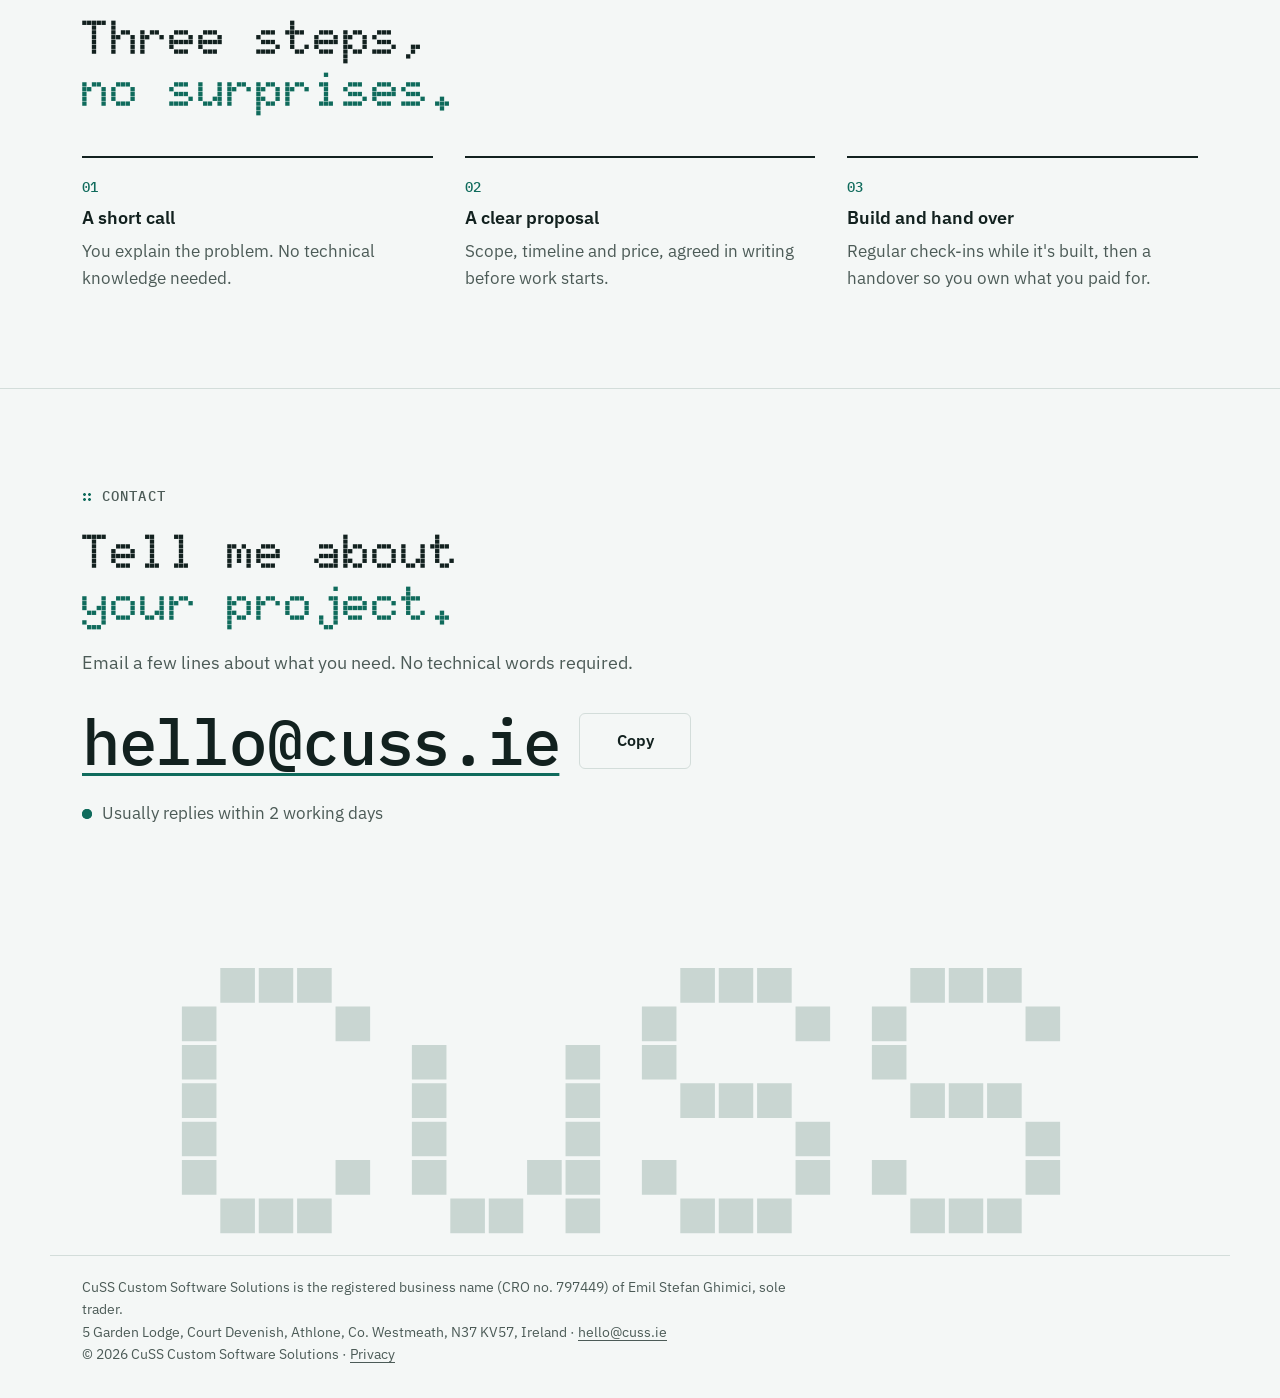
==== commit cdcd3fdd: "Sharper hero letters, dot-matrix headings, no name in About - Hero dots: the letters now use their o" ====
--- a/index.html
+++ b/index.html
@@ -27,7 +27,7 @@
 <link rel="icon" href="assets/img/favicon-32.png" sizes="32x32" type="image/png">
 <link rel="apple-touch-icon" href="assets/img/apple-touch-icon.png">
 
-<link rel="preload" href="assets/fonts/bricolage-latin.woff2" as="font" type="font/woff2" crossorigin>
+<link rel="preload" href="assets/fonts/doto-latin.woff2" as="font" type="font/woff2" crossorigin>
 <link rel="preload" href="assets/fonts/plex-sans-latin.woff2" as="font" type="font/woff2" crossorigin>
 <link rel="stylesheet" href="assets/css/main.css">
 
@@ -261,7 +261,7 @@
         <h2 id="about-h">Built by someone who has <em>run the business side.</em></h2>
       </div>
       <div class="prose">
-        <p>CuSS is run by Emil Stefan Ghimici. Before software, Emil spent more than ten years running day-to-day operations, finance and teams in retail, hospitality and import businesses in Ireland and Romania.</p>
+        <p>Before building software, the person behind CuSS spent more than ten years running day-to-day operations, finance and teams in retail, hospitality and import businesses in Ireland and Romania.</p>
         <p>That background shapes the work. CuSS starts from the problem your business has, such as a spreadsheet that has grown out of control or a report someone builds by hand every week, and turns it into a tool that does the job. Everything is explained in plain language, in English or Romanian.</p>
       </div>
     </div>
--- a/assets/css/main.css
+++ b/assets/css/main.css
@@ -6,6 +6,14 @@
    ========================================================= */
 
 /* ---------- 1. Fonts (stored on this site, SIL Open Font License) ---------- */
+/* Doto: the dot-matrix display font for headings, the logo and big numbers */
+@font-face { font-family: "Doto"; font-style: normal; font-weight: 600 900; font-display: swap;
+  src: url(../fonts/doto-latin.woff2) format("woff2");
+  unicode-range: U+0000-00FF, U+0131, U+0152-0153, U+02BB-02BC, U+02C6, U+02DA, U+02DC, U+0304, U+0308, U+0329, U+2000-206F, U+20AC, U+2122, U+2191, U+2193, U+2212, U+2215, U+FEFF, U+FFFD; }
+@font-face { font-family: "Doto"; font-style: normal; font-weight: 600 900; font-display: swap;
+  src: url(../fonts/doto-latin-ext.woff2) format("woff2");
+  unicode-range: U+0100-02BA, U+02BD-02C5, U+02C7-02CC, U+02CE-02D7, U+02DD-02FF, U+0304, U+0308, U+0329, U+1D00-1DBF, U+1E00-1E9F, U+1EF2-1EFF, U+2020, U+20A0-20AB, U+20AD-20C4, U+2113, U+2C60-2C7F, U+A720-A7FF; }
+/* Bricolage Grotesque: only used to draw the letter shapes for the hero dots */
 @font-face { font-family: "Bricolage Grotesque"; font-style: normal; font-weight: 500 700; font-display: swap;
   src: url(../fonts/bricolage-latin.woff2) format("woff2");
   unicode-range: U+0000-00FF, U+0131, U+0152-0153, U+02BB-02BC, U+02C6, U+02DA, U+02DC, U+0304, U+0308, U+0329, U+2000-206F, U+20AC, U+2122, U+2191, U+2193, U+2212, U+2215, U+FEFF, U+FFFD; }
@@ -49,7 +57,7 @@
   --dot-letter: #0f6b5c;   /* dots that form the CuSS letters */
   --wordmark: #c9d6d2;     /* faded footer wordmark */
 
-  --display: "Bricolage Grotesque", "Segoe UI", system-ui, sans-serif;
+  --display: "Doto", "IBM Plex Mono", ui-monospace, monospace;
   --body: "IBM Plex Sans", "Segoe UI", system-ui, sans-serif;
   --mono: "IBM Plex Mono", ui-monospace, "Cascadia Mono", Consolas, monospace;
 
@@ -111,9 +119,9 @@
   background: radial-gradient(circle, var(--accent) 1.2px, transparent 1.6px) 0 0 / 5px 5px;
 }
 
-h1, h2 { font-family: var(--display); font-weight: 700; letter-spacing: -0.035em; text-wrap: balance; }
+h1, h2 { font-family: var(--display); font-weight: 900; letter-spacing: 0; text-wrap: balance; }
 h1 em, h2 em { font-style: normal; color: var(--accent); }
-h2 { font-size: clamp(2rem, 5vw, 3.4rem); line-height: 1.02; max-width: 20ch; }
+h2 { font-size: clamp(1.75rem, 4.2vw, 3rem); line-height: 1.08; max-width: 24ch; }
 h3 { font-size: 1.1rem; font-weight: 600; line-height: 1.35; }
 
 /* Buttons: everything touchable has an outline or a fill */
@@ -152,7 +160,7 @@
 /* ---------- 4. Header (sits on top of the hero dots) ---------- */
 .site-header { position: absolute; top: 0; left: 0; right: 0; z-index: 10; }
 .header-row { height: var(--header-h); display: flex; align-items: center; justify-content: space-between; gap: 16px; }
-.brand { font-family: var(--display); font-weight: 700; font-size: 1.6rem; letter-spacing: -0.03em; color: var(--ink); text-decoration: none; min-height: 48px; display: inline-flex; align-items: center; }
+.brand { font-family: var(--display); font-weight: 900; font-size: 1.7rem; letter-spacing: 0; color: var(--ink); text-decoration: none; min-height: 48px; display: inline-flex; align-items: center; }
 .brand span { color: var(--accent); }
 .header-actions { display: flex; align-items: center; gap: 8px; }
 .header-mail {
@@ -174,7 +182,7 @@
 .hero-canvas { position: absolute; inset: 0; width: 100%; height: 100%; z-index: -1; pointer-events: none; }
 .hero-inner { display: grid; grid-template-columns: minmax(0, 1.15fr) minmax(0, 0.85fr); gap: 32px; align-items: center; }
 .hero-copy { max-width: 680px; }
-.hero h1 { font-size: clamp(2.6rem, 7.2vw, 5.4rem); line-height: 0.98; margin-bottom: 24px; max-width: 13ch; }
+.hero h1 { font-size: clamp(2.1rem, 5.2vw, 4.4rem); line-height: 1.04; margin-bottom: 24px; max-width: 16ch; }
 .lede { font-size: clamp(1.06rem, 1.6vw, 1.25rem); color: var(--muted); max-width: 54ch; margin-bottom: 32px; }
 .hero-actions { display: flex; flex-wrap: wrap; gap: 12px; }
 .hero-actions .btn-ghost { background: color-mix(in srgb, var(--bg) 70%, transparent); }
@@ -189,7 +197,7 @@
 @media (max-width: 860px) {
   .hero { align-items: flex-start; min-height: 0; padding-bottom: 0; }
   .hero-inner { grid-template-columns: minmax(0, 1fr); gap: 8px; }
-  .hero-stage { min-height: 200px; }
+  .hero-stage { min-height: 250px; }
   .hero-actions .btn { flex: 1 1 100%; }
 }
 @media (min-width: 520px) and (max-width: 860px) { .hero-actions .btn { flex: 1 1 0; } }
@@ -206,7 +214,7 @@
 .strip-status { display: flex; align-items: center; font-size: 1rem; }
 .strip-stats { list-style: none; margin: 0; padding: 0; display: grid; grid-template-columns: repeat(3, minmax(0, 1fr)); gap: 24px; }
 .strip-stats li { border-left: 1px solid var(--line); padding-left: 20px; display: grid; gap: 4px; align-content: start; }
-.stat-n { font-family: var(--display); font-weight: 700; font-size: clamp(2.4rem, 4vw, 3.2rem); line-height: 1; letter-spacing: -0.03em; color: var(--accent); font-variant-numeric: tabular-nums; }
+.stat-n { font-family: var(--display); font-weight: 900; font-size: clamp(2.4rem, 4vw, 3.2rem); line-height: 1; letter-spacing: -0.03em; color: var(--accent); font-variant-numeric: tabular-nums; }
 .stat-k { font-family: var(--mono); font-size: 0.875rem; color: var(--muted); line-height: 1.45; }
 @media (max-width: 900px) {
   .strip-inner { grid-template-columns: minmax(0, 1fr); gap: 24px; }
@@ -273,7 +281,7 @@
 .ba--pin .ba-sticky > .wrap { display: grid; grid-template-columns: minmax(0, 1fr) 340px; column-gap: 32px; align-items: end; }
 .ba--pin .ba-head { margin-bottom: 18px; }
 .ba--pin .ba-head .label { margin-bottom: 10px; }
-.ba--pin .ba-head h2 { font-size: clamp(2rem, 3.4vw, 2.8rem); margin-bottom: 8px; max-width: 24ch; }
+.ba--pin .ba-head h2 { font-size: clamp(1.7rem, 2.8vw, 2.4rem); margin-bottom: 8px; max-width: 30ch; }
 .ba--pin .ba-switch { margin-bottom: 18px; width: 100%; }
 .ba--pin .ba-stage { grid-column: 1 / -1; }
 
@@ -315,7 +323,7 @@
 /* -- The clean app -- */
 .app { background: var(--surface); border: 1px solid var(--line); border-radius: var(--radius); display: flex; flex-direction: column; overflow: hidden; }
 .app-bar { display: flex; align-items: center; justify-content: space-between; gap: 12px; padding: 10px 16px; border-bottom: 1px solid var(--line); }
-.app-name { font-family: var(--display); font-weight: 700; font-size: 1.15rem; letter-spacing: -0.02em; }
+.app-name { font-family: var(--body); font-weight: 600; font-size: 1.1rem; }
 .app-body { flex: 1; display: grid; grid-template-columns: minmax(0, 1fr) minmax(0, 1.1fr); }
 .app-form, .app-stats { padding: 14px 16px; display: grid; gap: 10px; align-content: start; }
 .app-form { border-right: 1px solid var(--line); }
@@ -331,7 +339,7 @@
 .pill.is-sent { background: var(--accent-soft); color: var(--accent); border-color: transparent; }
 .kpi { display: flex; align-items: baseline; justify-content: space-between; gap: 8px; }
 .kpi-k { font-size: 0.8rem; color: var(--muted); }
-.kpi-n { font-family: var(--display); font-size: 1.8rem; letter-spacing: -0.02em; font-variant-numeric: tabular-nums; }
+.kpi-n { font-family: var(--body); font-weight: 600; font-size: 1.7rem; letter-spacing: -0.02em; font-variant-numeric: tabular-nums; }
 .kpi-row { display: flex; justify-content: space-between; gap: 8px; font-size: 0.95rem; font-variant-numeric: tabular-nums; }
 .bars { list-style: none; margin: 4px 0 0; padding: 0; display: grid; grid-template-columns: repeat(4, minmax(0, 1fr)); gap: 10px; height: 140px; align-items: end; }
 .bars li { height: 100%; display: flex; flex-direction: column; justify-content: flex-end; gap: 4px; text-align: center; min-width: 0; }
@@ -375,7 +383,7 @@
 .contact h2 { margin-bottom: 20px; }
 .contact-lede { color: var(--muted); font-size: 1.1rem; margin-bottom: 28px; }
 .mail-row { display: flex; align-items: center; flex-wrap: wrap; gap: 12px 20px; margin-bottom: 24px; }
-.mail-big { font-family: var(--display); font-weight: 700; font-size: clamp(2rem, 7vw, 4.6rem); letter-spacing: -0.035em; line-height: 1.1; color: var(--ink); text-decoration-color: var(--accent); text-decoration-thickness: 3px; text-underline-offset: 8px; overflow-wrap: anywhere; }
+.mail-big { font-family: var(--mono); font-weight: 500; font-size: clamp(1.7rem, 6.4vw, 4rem); letter-spacing: -0.02em; line-height: 1.1; color: var(--ink); text-decoration-color: var(--accent); text-decoration-thickness: 3px; text-underline-offset: 8px; overflow-wrap: anywhere; }
 .mail-big:hover { color: var(--accent); }
 .copy-btn { min-width: 112px; }
 .contact-note { display: flex; align-items: center; color: var(--muted); }
@@ -383,14 +391,10 @@
 /* ---------- 9. Footer ---------- */
 .site-footer { padding-top: 24px; overflow: hidden; }
 .wordmark {
-  font-family: var(--display); font-weight: 700; letter-spacing: -0.06em; line-height: .8;
+  font-family: var(--display); font-weight: 900; letter-spacing: 0; line-height: .8;
   font-size: clamp(6rem, 30vw, 24rem); text-align: center; user-select: none;
-  color: transparent; -webkit-text-fill-color: transparent;
-  background: radial-gradient(circle, var(--wordmark) 38%, transparent 44%) 0 0 / 7px 7px;
-  -webkit-background-clip: text; background-clip: text;
-  padding: 0 8px 16px; margin-bottom: -0.04em;
-}
-@supports not ((-webkit-background-clip: text) or (background-clip: text)) { .wordmark { color: var(--wordmark); -webkit-text-fill-color: currentColor; background: none; } }
+  color: var(--wordmark); padding: 0 8px 16px; margin-bottom: -0.04em;
+}
 .legal { padding-top: 20px; padding-bottom: 32px; border-top: 1px solid var(--line); font-size: 0.875rem; line-height: 1.6; color: var(--muted); }
 .legal p { max-width: 90ch; }
 .legal a { color: inherit; }
@@ -409,7 +413,7 @@
 
 /* ---------- Small pages (privacy, 404) ---------- */
 .page-main { padding-top: calc(var(--header-h) + 48px); padding-bottom: 80px; }
-.page-main h1 { font-size: clamp(2.4rem, 6vw, 4rem); line-height: 1; margin-bottom: 28px; }
+.page-main h1 { font-size: clamp(2rem, 5vw, 3.4rem); line-height: 1.05; margin-bottom: 28px; }
 .page-main h2 { font-size: 1.4rem; letter-spacing: -0.02em; margin: 36px 0 10px; max-width: none; }
 .page-main p, .page-main li { max-width: 68ch; margin-bottom: 12px; }
 
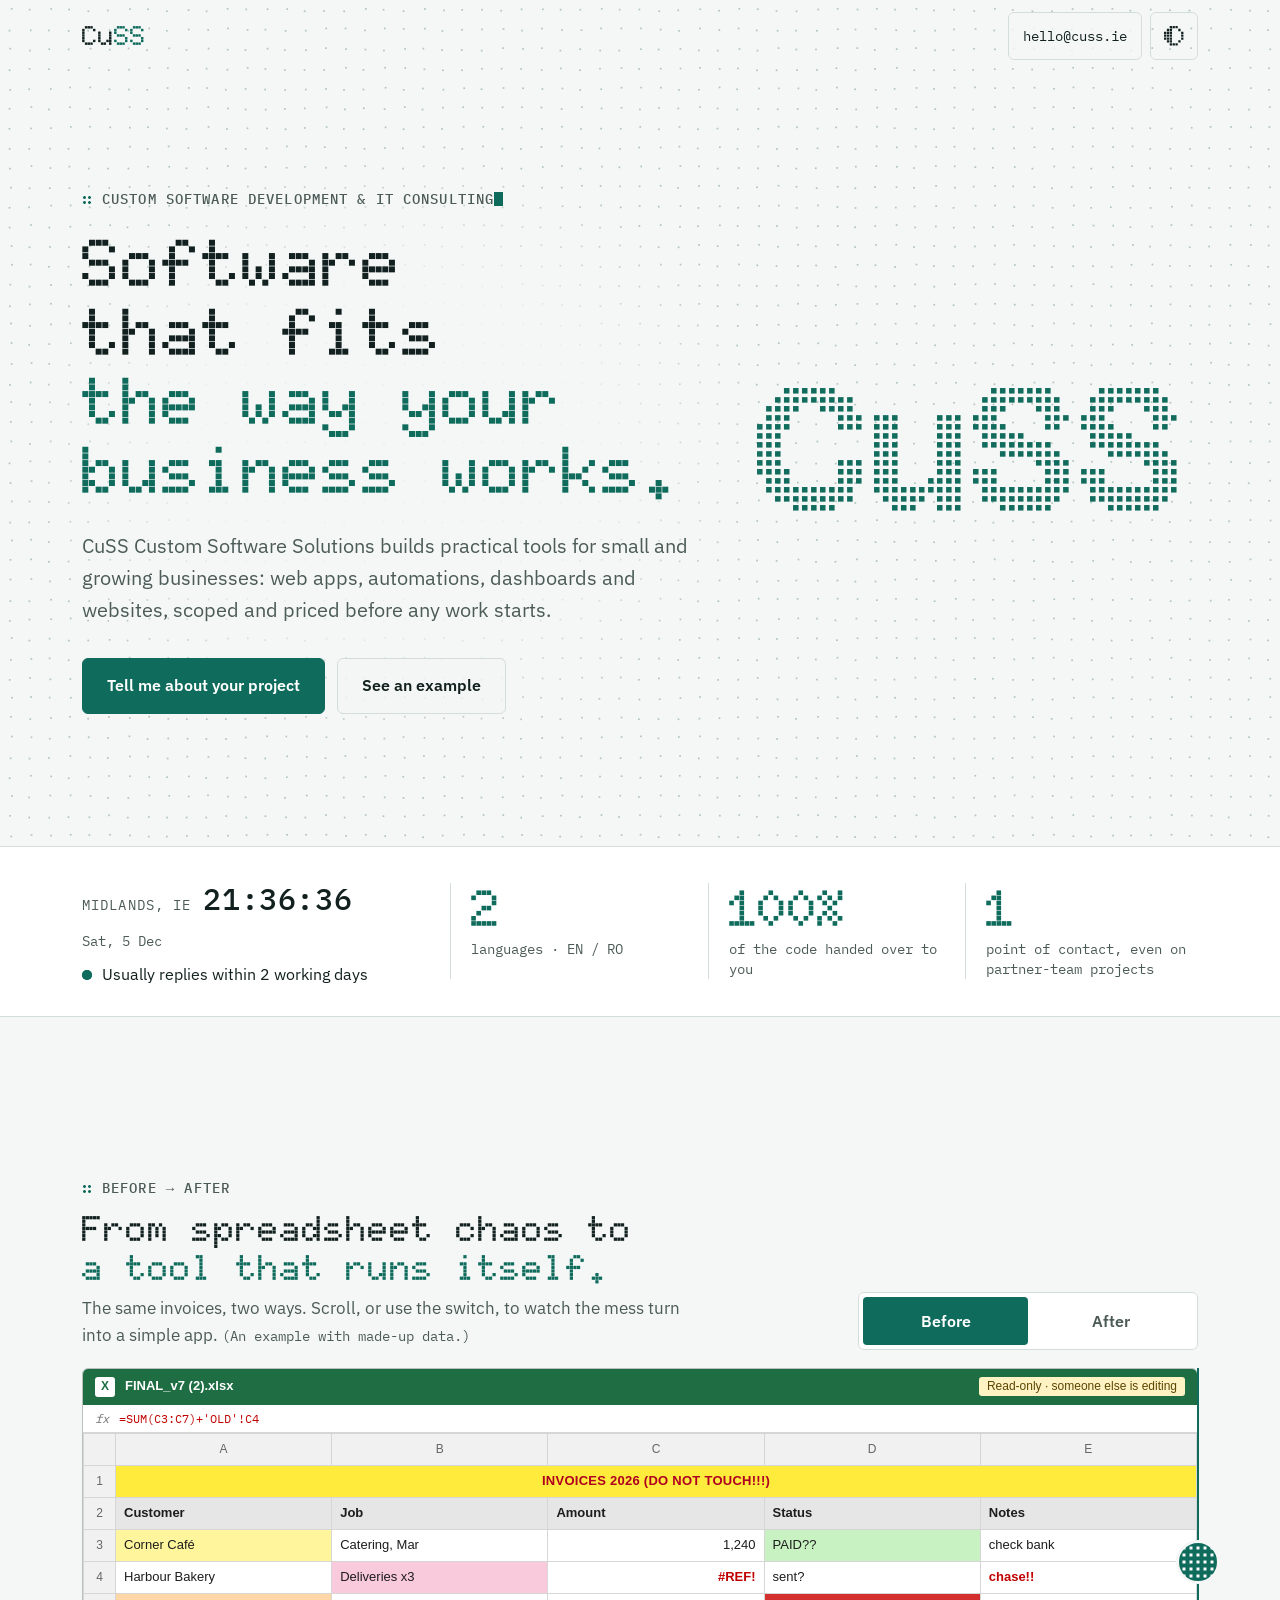
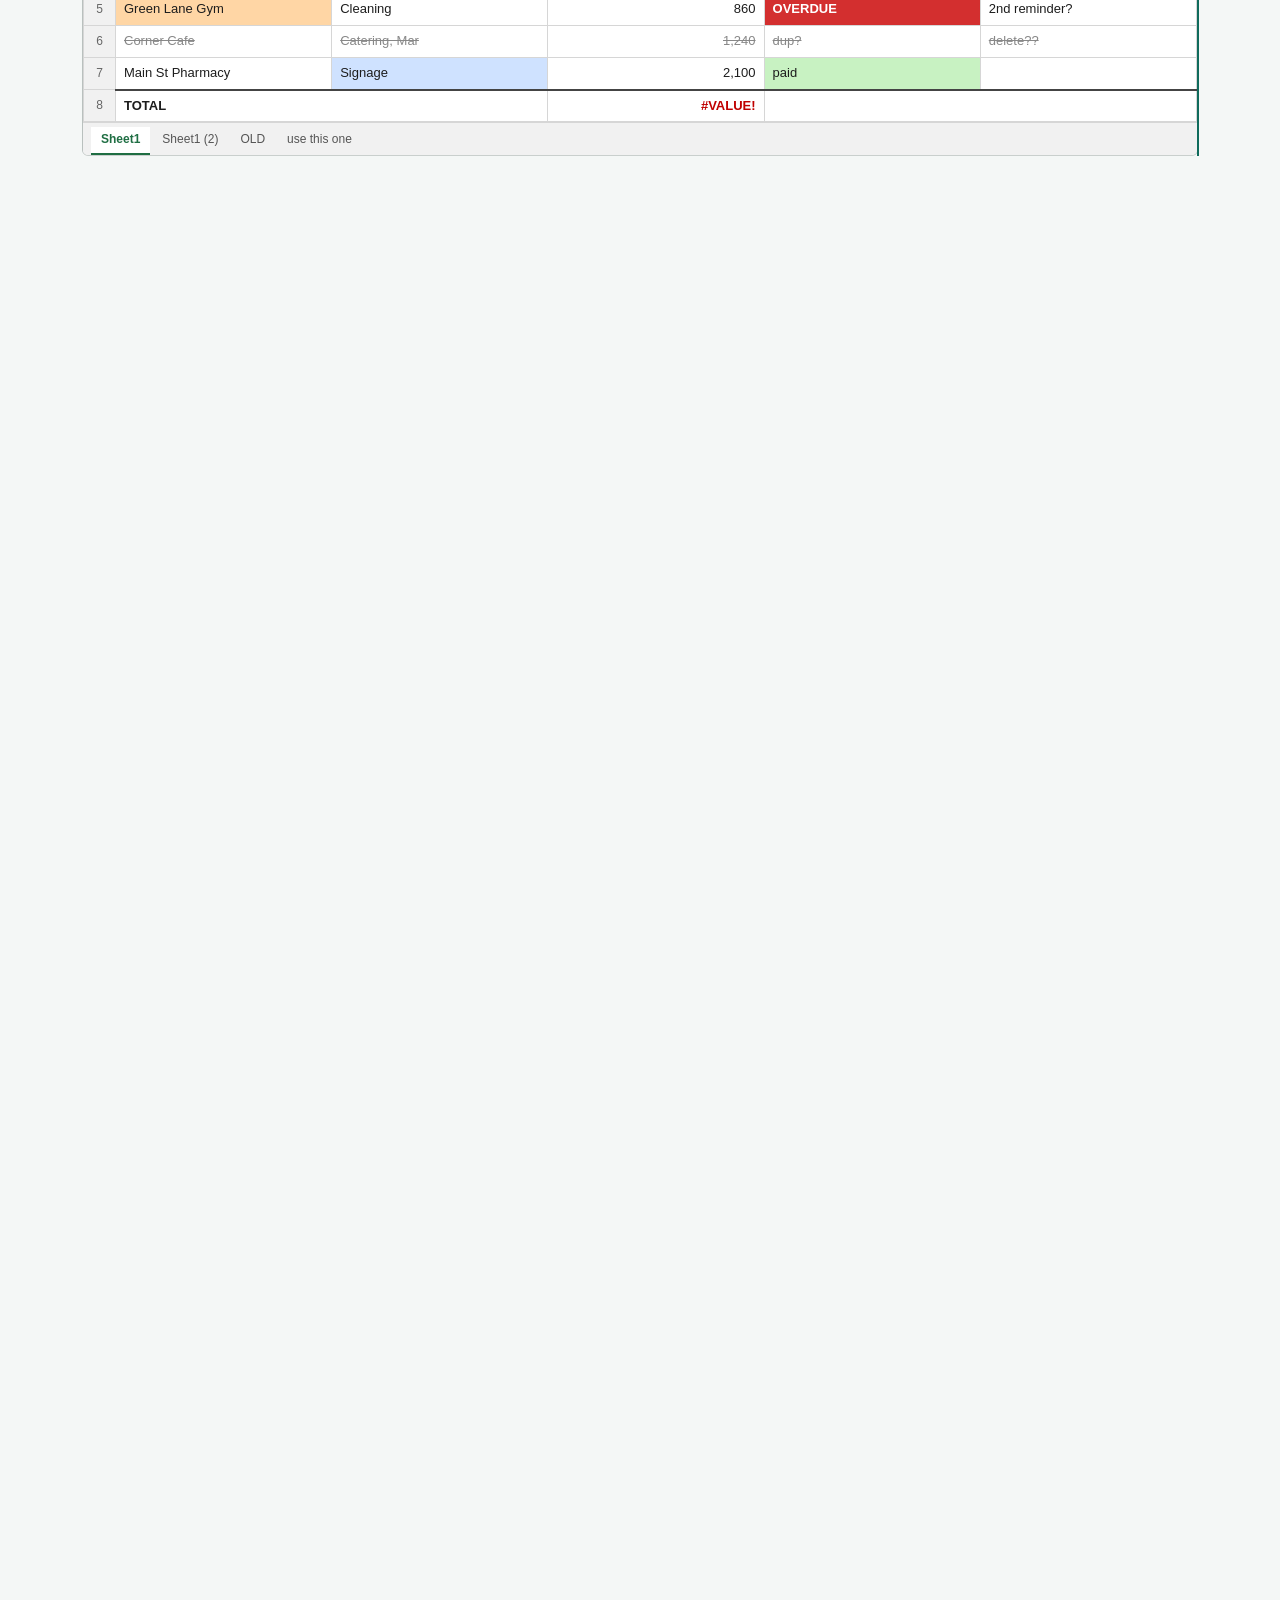
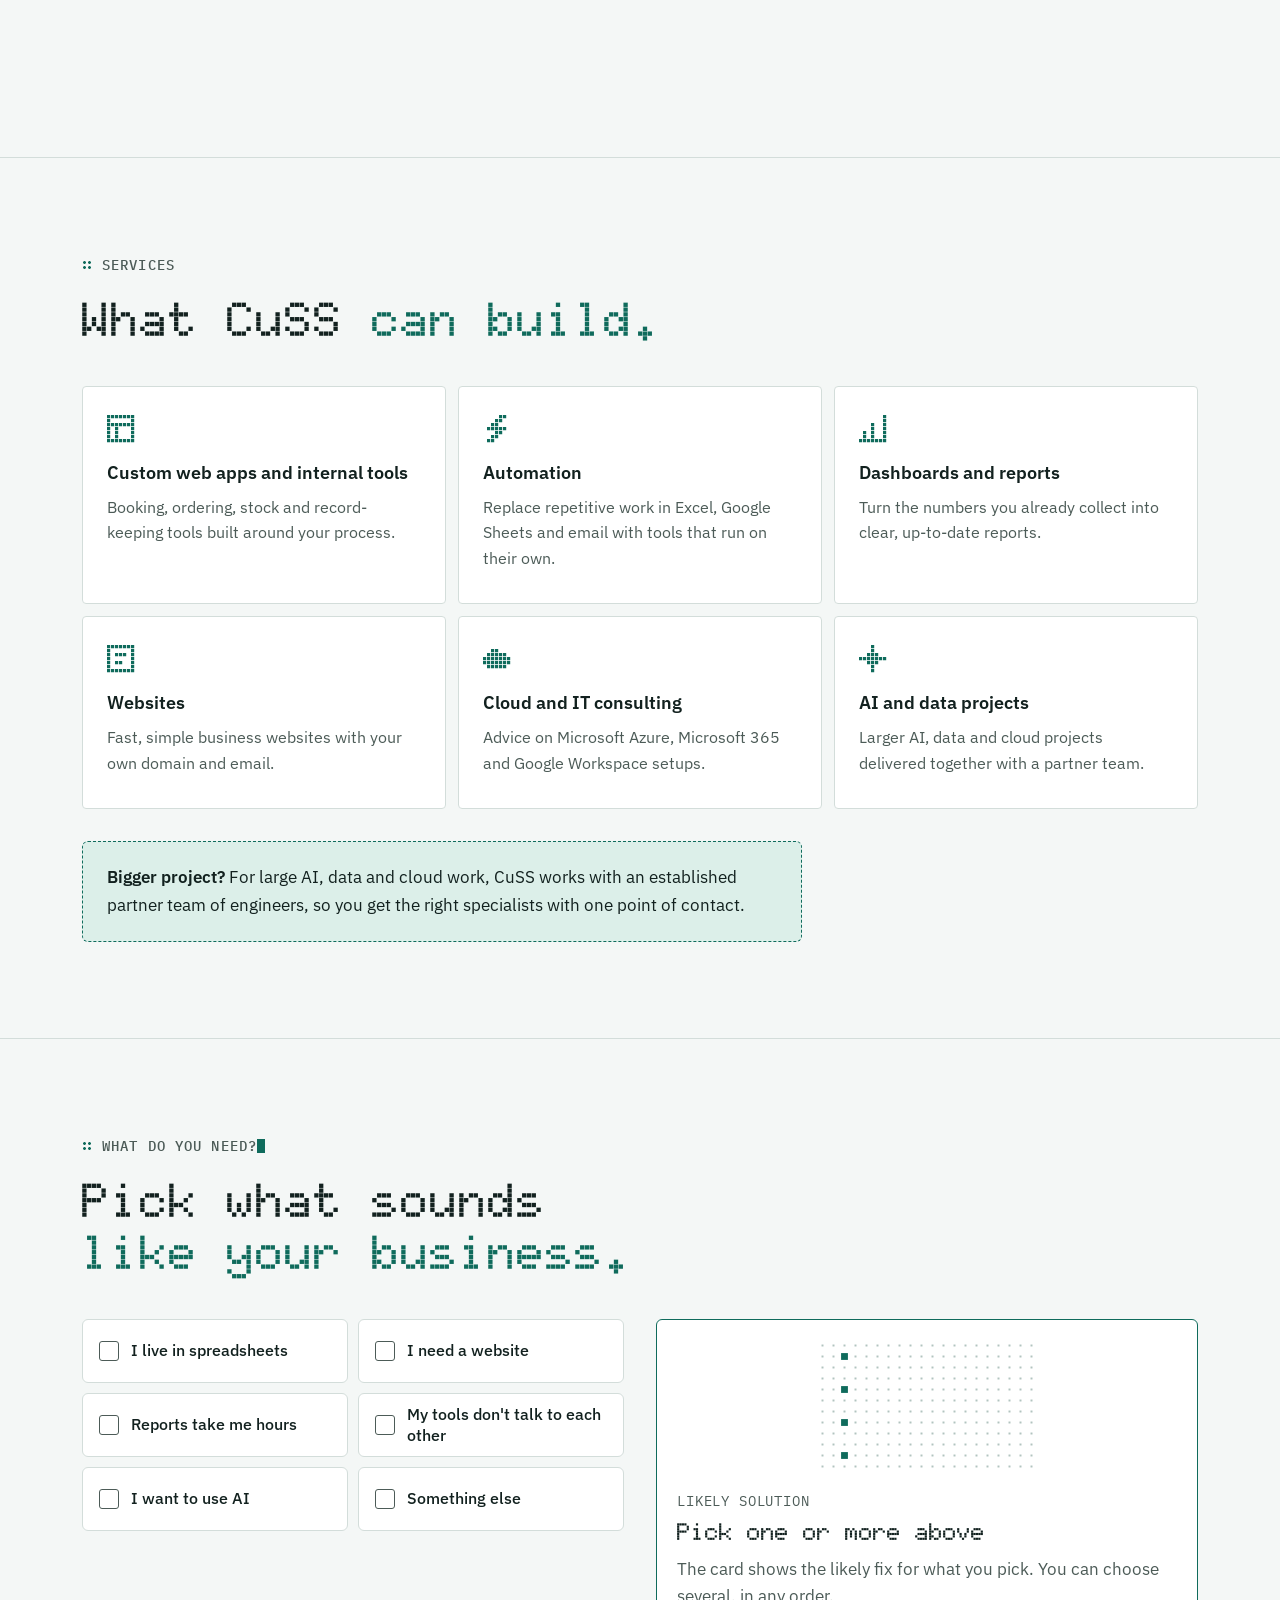
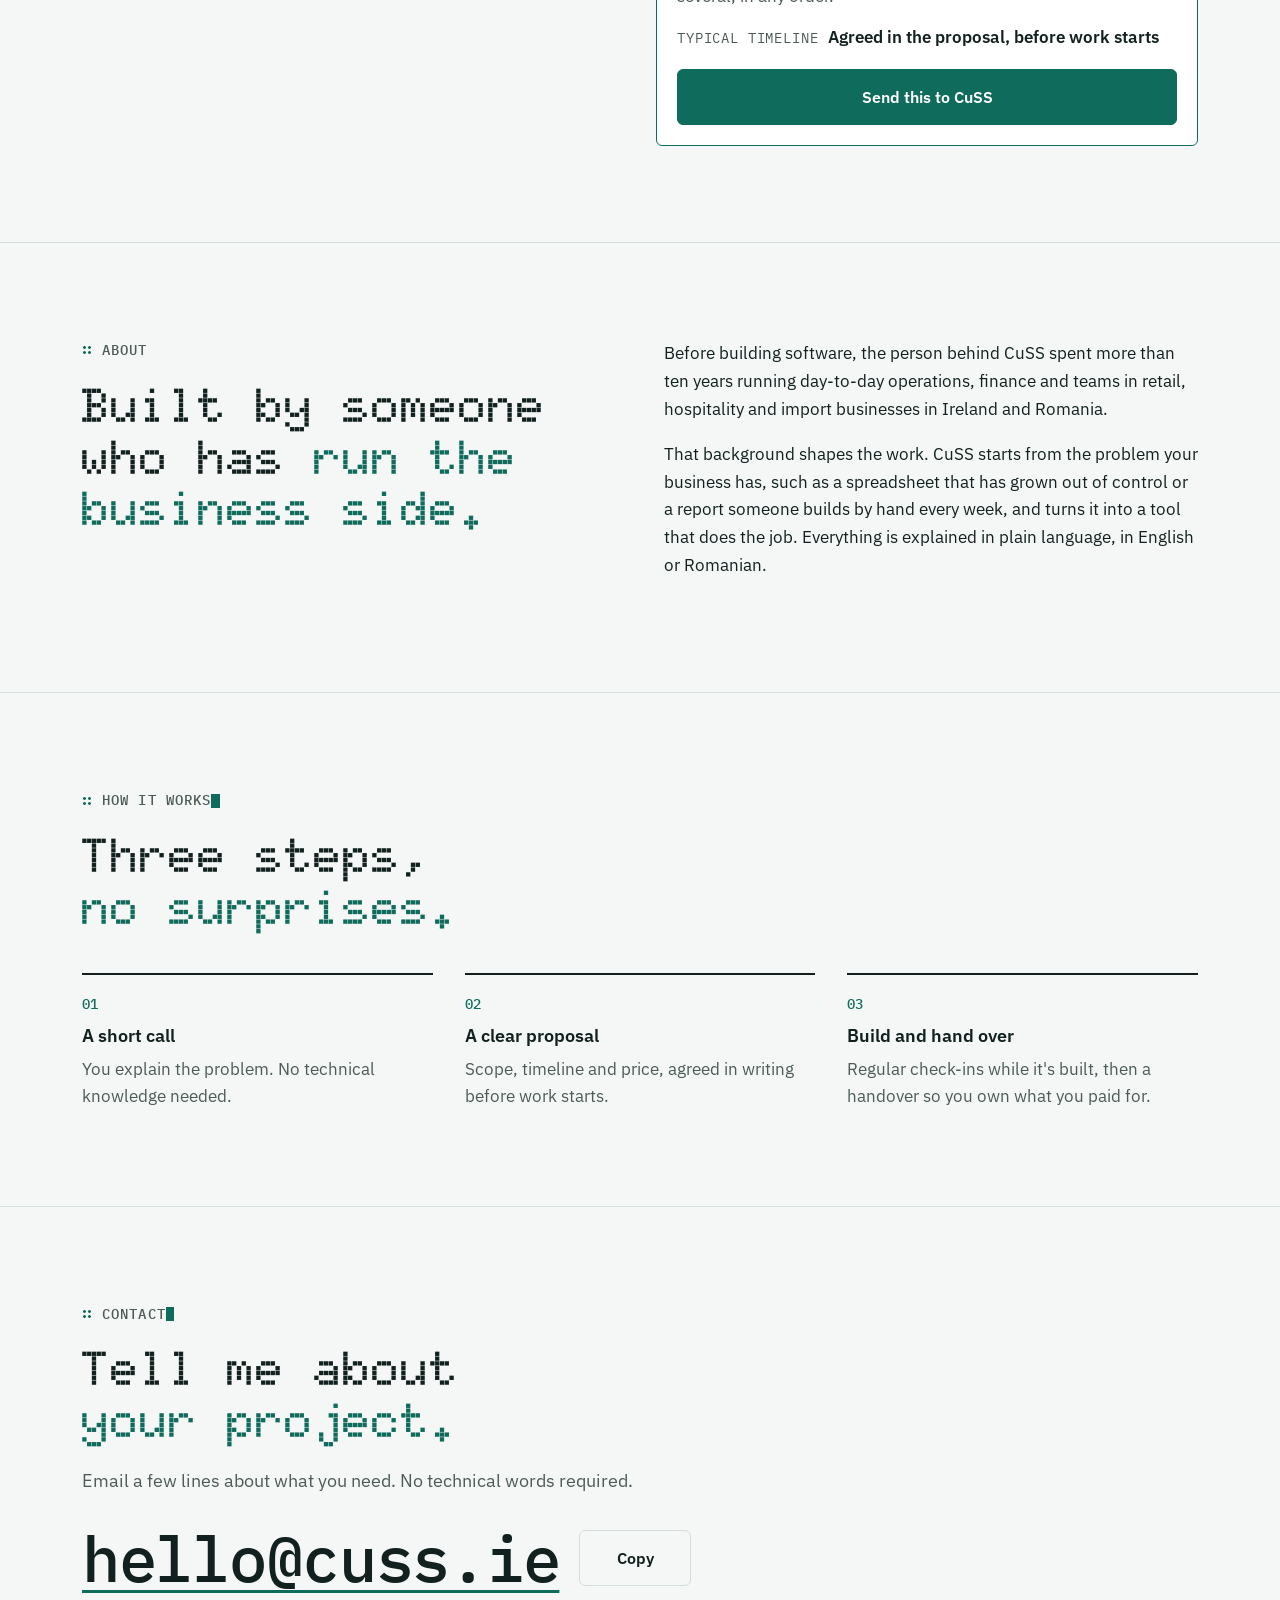
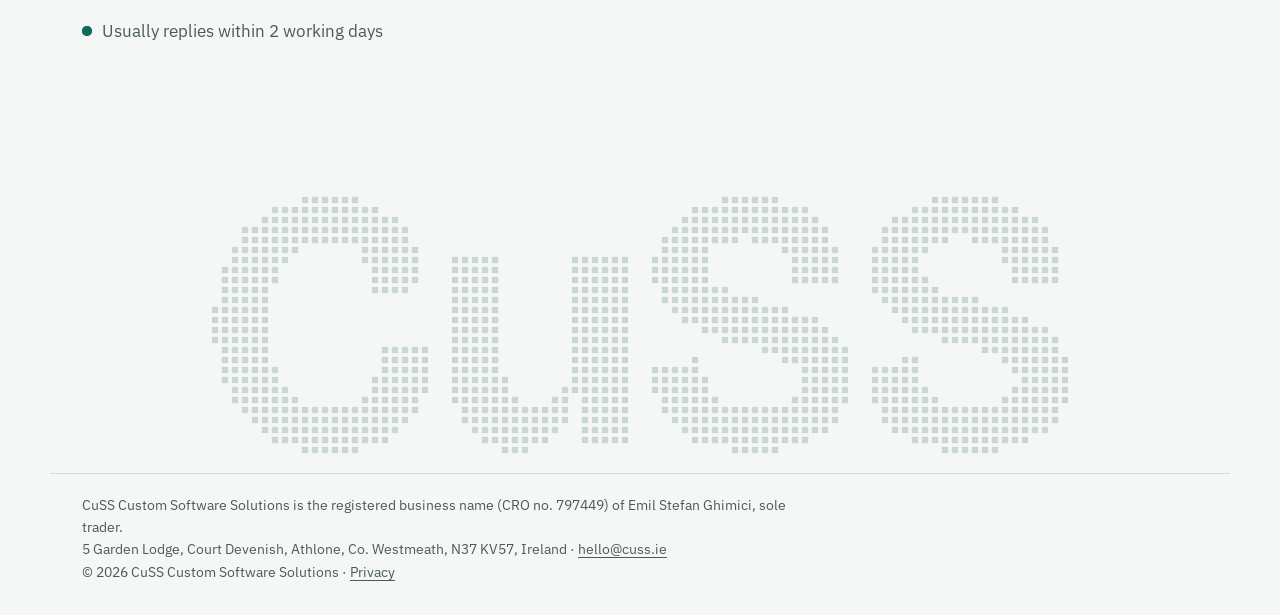
==== commit 09684db9: "Add the "What do you need?" picker and the polish layer - Interaction C: six chips (pick any number," ====
--- a/index.html
+++ b/index.html
@@ -63,6 +63,9 @@
 <script src="assets/js/dotfield.js" defer></script>
 <script src="assets/js/livestrip.js" defer></script>
 <script src="assets/js/beforeafter.js" defer></script>
+<script src="assets/js/picker.js" defer></script>
+<script src="assets/js/polish.js" defer></script>
+<script src="assets/js/footerdots.js" defer></script>
 </head>
 <body>
 <a class="skip" href="#main">Skip to content</a>
@@ -253,6 +256,36 @@
     </div>
   </section>
 
+  <!-- WHAT DO YOU NEED? · interaction C -->
+  <section class="section picker" id="picker" data-picker aria-labelledby="picker-h">
+    <div class="wrap">
+      <p class="label">What do you need?</p>
+      <h2 id="picker-h">Pick what sounds <em>like your business.</em></h2>
+      <div class="pick-layout">
+        <div class="chips" role="group" aria-label="What sounds like your business? Pick one or more">
+          <button type="button" class="chip" aria-pressed="false" data-need="sheets"><span class="chip-box" aria-hidden="true"></span>I live in spreadsheets</button>
+          <button type="button" class="chip" aria-pressed="false" data-need="website"><span class="chip-box" aria-hidden="true"></span>I need a website</button>
+          <button type="button" class="chip" aria-pressed="false" data-need="reports"><span class="chip-box" aria-hidden="true"></span>Reports take me hours</button>
+          <button type="button" class="chip" aria-pressed="false" data-need="tools"><span class="chip-box" aria-hidden="true"></span>My tools don't talk to each other</button>
+          <button type="button" class="chip" aria-pressed="false" data-need="ai"><span class="chip-box" aria-hidden="true"></span>I want to use AI</button>
+          <button type="button" class="chip" aria-pressed="false" data-need="else"><span class="chip-box" aria-hidden="true"></span>Something else</button>
+        </div>
+        <div class="pick-card">
+          <canvas class="pick-mock" aria-hidden="true"></canvas>
+          <div class="pick-body" aria-live="polite">
+            <p class="pick-k">Likely solution</p>
+            <h3 class="pick-title" data-pick-title>Not sure what you need?</h3>
+            <ul class="pick-list" data-pick-list>
+              <li>Email a few lines about what's slowing your business down. You'll get an answer in plain language.</li>
+            </ul>
+            <p class="pick-time"><span class="pick-k">Typical timeline</span> <span data-pick-time>Agreed in the proposal, before work starts</span></p>
+          </div>
+          <a class="btn btn-main pick-send" href="mailto:hello@cuss.ie?subject=Project%20enquiry" data-pick-send>Send this to CuSS</a>
+        </div>
+      </div>
+    </div>
+  </section>
+
   <!-- ABOUT -->
   <section class="section" id="about" aria-labelledby="about-h">
     <div class="wrap split">
@@ -297,7 +330,7 @@
 </main>
 
 <footer class="site-footer">
-  <div class="wordmark" aria-hidden="true">CuSS</div>
+  <div class="wordmark" aria-hidden="true" data-footerdots><span class="wordmark-text">CuSS</span><canvas class="wordmark-canvas"></canvas></div>
   <div class="wrap legal">
     <p>CuSS Custom Software Solutions is the registered business name (CRO no. 797449) of Emil Stefan Ghimici, sole trader.</p>
     <p>5 Garden Lodge, Court Devenish, Athlone, Co. Westmeath, N37 KV57, Ireland · <a href="mailto:hello@cuss.ie">hello@cuss.ie</a></p>
--- a/assets/css/main.css
+++ b/assets/css/main.css
@@ -360,10 +360,21 @@
 .section h2 { margin-bottom: 40px; }
 @media (max-width: 720px) { .section, .ba { padding: 64px 0; } .section h2 { margin-bottom: 28px; } }
 
-.services { list-style: none; margin: 0; padding: 0; display: grid; grid-template-columns: repeat(3, minmax(0, 1fr)); border-top: 1px solid var(--line); border-left: 1px solid var(--line); }
-.service { padding: 28px 24px 32px; border-right: 1px solid var(--line); border-bottom: 1px solid var(--line); display: grid; gap: 10px; align-content: start; min-width: 0; }
+.services { list-style: none; margin: 0; padding: 0; display: grid; grid-template-columns: repeat(3, minmax(0, 1fr)); gap: 12px; }
+.service {
+  position: relative; padding: 28px 24px 32px; border: 1px solid var(--line); border-radius: 4px; background: var(--surface);
+  display: grid; gap: 10px; align-content: start; min-width: 0; transition: transform .25s ease-out, border-color .2s;
+}
 .service .pix { width: 28px; height: 28px; fill: var(--accent); margin-bottom: 8px; }
 .service p { color: var(--muted); font-size: 1rem; }
+/* Dot-matrix border, shown on hover */
+.service::after {
+  content: ""; position: absolute; inset: -1px; border-radius: 4px; pointer-events: none; opacity: 0; transition: opacity .2s;
+  padding: 3px; background: radial-gradient(circle, var(--accent) 1.1px, transparent 1.5px) 0 0 / 6px 6px;
+  -webkit-mask: linear-gradient(#000 0 0) content-box, linear-gradient(#000 0 0); -webkit-mask-composite: xor;
+  mask: linear-gradient(#000 0 0) content-box exclude, linear-gradient(#000 0 0);
+}
+@media (hover: hover) { .service:hover { border-color: transparent; } .service:hover::after { opacity: 1; } }
 @media (max-width: 960px) { .services { grid-template-columns: repeat(2, minmax(0, 1fr)); } }
 @media (max-width: 600px) { .services { grid-template-columns: minmax(0, 1fr); } .service { padding: 24px 18px; } }
 .partner { margin-top: 32px; padding: 22px 24px; border: 1px dashed var(--accent); border-radius: var(--radius); max-width: 72ch; background: var(--accent-soft); }
@@ -408,6 +419,64 @@
 }
 .toast.is-on { opacity: 1; transform: translate(-50%, 0); }
 
+/* ---------- C. "What do you need?" picker ---------- */
+.pick-layout { display: grid; grid-template-columns: minmax(0, 1fr) minmax(0, 1fr); gap: 32px; align-items: start; }
+.chips { display: grid; grid-template-columns: repeat(2, minmax(0, 1fr)); gap: 10px; }
+.no-js .chips { display: none; }
+.no-js .pick-layout { grid-template-columns: minmax(0, 1fr); max-width: 640px; }
+.chip {
+  display: flex; align-items: center; gap: 12px; min-height: 64px; padding: 10px 16px; text-align: left;
+  font: 500 1rem/1.3 var(--body); color: var(--ink); background: var(--surface);
+  border: 1.5px solid var(--line); border-radius: var(--radius); cursor: pointer;
+}
+.chip:hover { border-color: var(--accent); }
+.chip-box {
+  flex: none; width: 20px; height: 20px; border: 1.5px solid var(--muted); border-radius: 3px;
+  background: radial-gradient(circle, var(--accent-ink) 1.2px, transparent 1.6px) center / 5px 5px no-repeat;
+}
+.chip[aria-pressed="true"] { border-color: var(--accent); background: var(--accent-soft); }
+.chip[aria-pressed="true"] .chip-box { border-color: var(--accent); background-color: var(--accent); background-repeat: repeat; }
+.pick-card {
+  border: 1.5px solid var(--accent); border-radius: var(--radius); background: var(--surface);
+  padding: 20px; display: grid; gap: 18px; position: sticky; top: 24px;
+}
+.pick-mock { width: 100%; height: 132px; display: block; }
+.no-js .pick-mock { display: none; }
+.pick-k { font-family: var(--mono); font-size: 0.875rem; text-transform: uppercase; letter-spacing: .06em; color: var(--muted); }
+.pick-title { font-family: var(--display); font-weight: 900; font-size: 1.5rem; line-height: 1.15; margin: 6px 0 10px; }
+.pick-list { margin: 0; padding: 0; list-style: none; display: grid; gap: 8px; }
+.pick-list li { color: var(--muted); }
+.pick-list b { color: var(--ink); font-weight: 600; }
+.pick-time { margin-top: 14px; display: flex; flex-wrap: wrap; gap: 4px 10px; align-items: baseline; }
+.pick-time span:last-child { font-weight: 600; }
+.pick-send { width: 100%; }
+@media (max-width: 860px) {
+  .pick-layout { grid-template-columns: minmax(0, 1fr); gap: 20px; }
+  .pick-card { position: static; }
+}
+@media (max-width: 420px) { .chips { grid-template-columns: minmax(0, 1fr); } .chip { min-height: 56px; } }
+
+/* ---------- E. Polish ---------- */
+/* Typing labels: untyped letters keep their space, so nothing moves */
+.type-rest { visibility: hidden; }
+.type.is-typing .type-done::after { content: ""; display: inline-block; width: .6em; height: 1em; margin: 0 -.6em -.15em 0; background: var(--accent); animation: caret .7s steps(1) infinite; }
+@keyframes caret { 50% { opacity: 0; } }
+
+/* Cursor ring (mouse only, added by polish.js) */
+.cursor-ring {
+  position: fixed; left: 0; top: 0; z-index: 70; width: 28px; height: 28px; margin: -14px 0 0 -14px;
+  border: 1.5px solid var(--accent); border-radius: 50%; pointer-events: none; opacity: 0;
+  transition: opacity .2s, width .2s, height .2s, margin .2s, background-color .2s;
+}
+.cursor-ring.is-on { opacity: .7; }
+.cursor-ring.is-big { width: 52px; height: 52px; margin: -26px 0 0 -26px; background: color-mix(in srgb, var(--accent) 12%, transparent); }
+
+/* Footer wordmark drawn as dots (footerdots.js); the text keeps the space */
+.wordmark { position: relative; }
+.wordmark-canvas { position: absolute; inset: 0; width: 100%; height: 100%; display: none; }
+.wordmark.is-dots .wordmark-text { visibility: hidden; }
+.wordmark.is-dots .wordmark-canvas { display: block; }
+
 /* Visually hidden but read by screen readers */
 .sr-only { position: absolute; width: 1px; height: 1px; padding: 0; margin: -1px; overflow: hidden; clip: rect(0 0 0 0); white-space: nowrap; border: 0; }
 
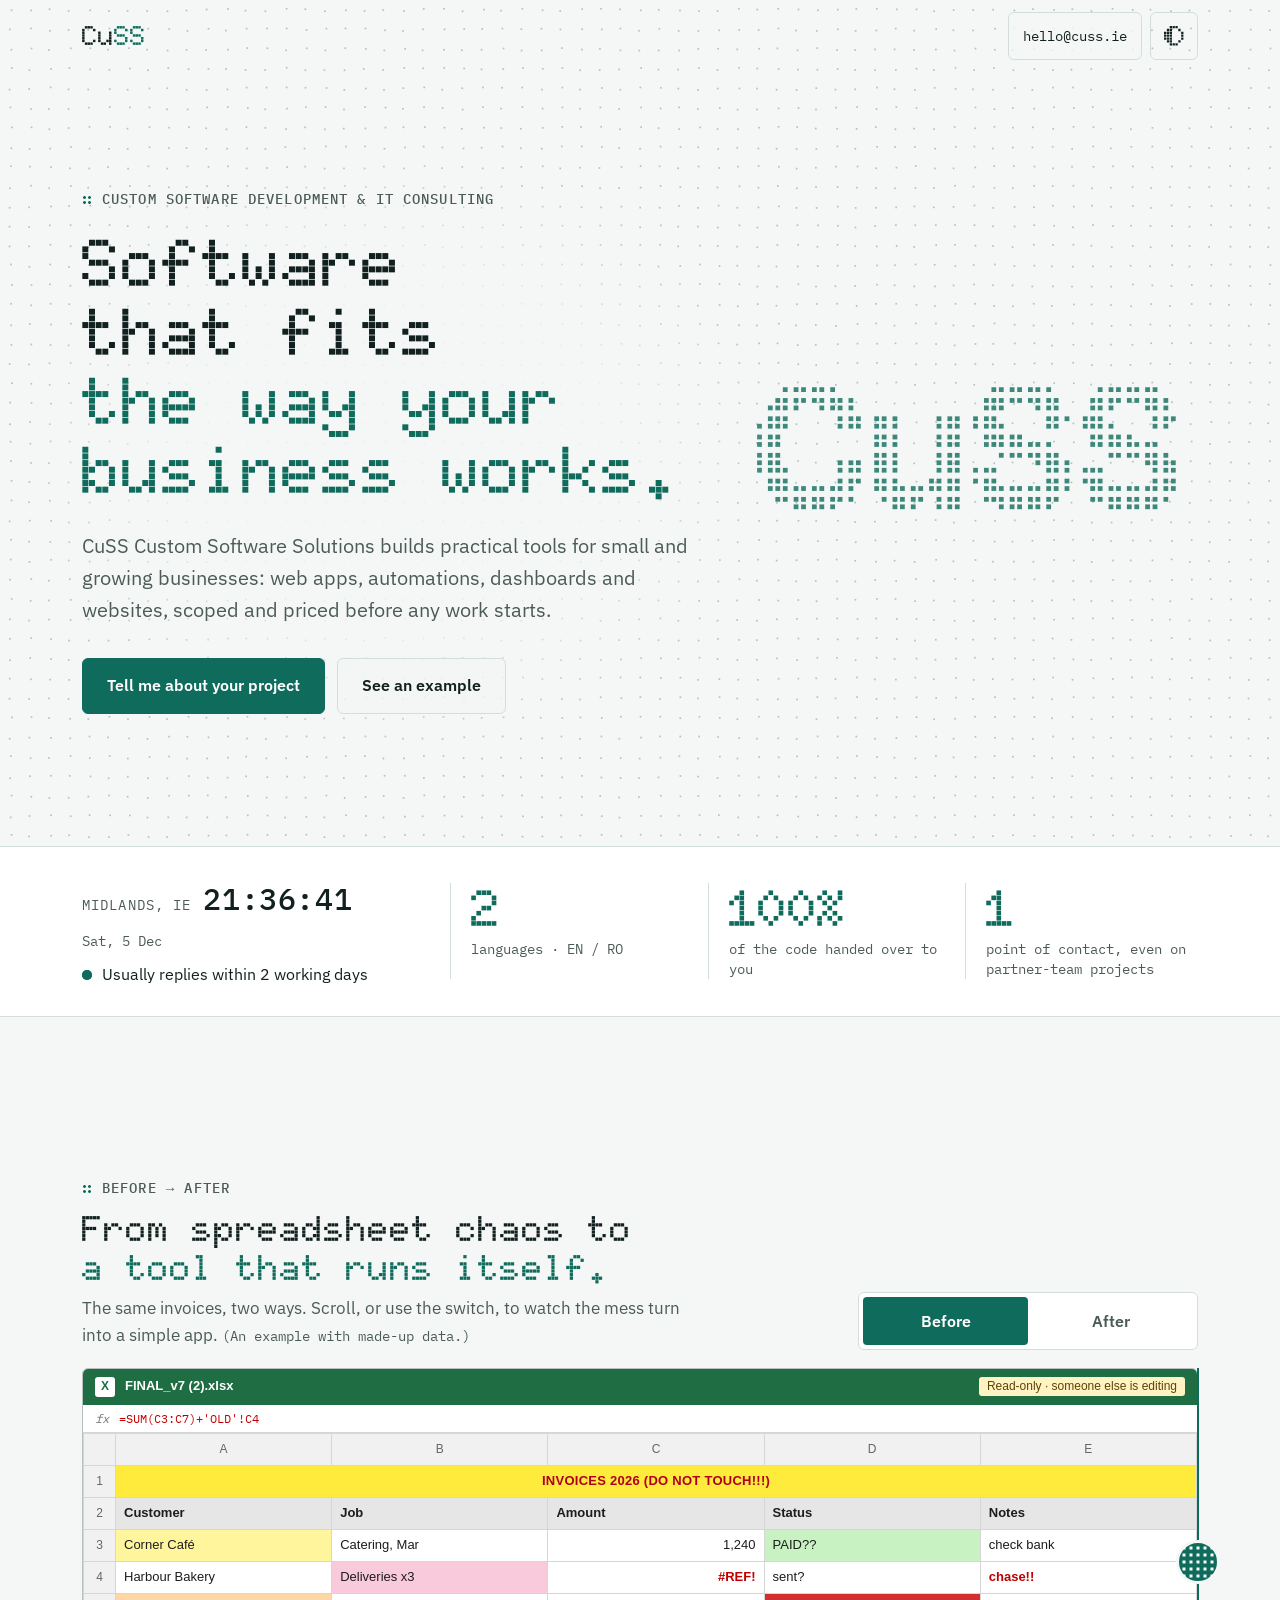
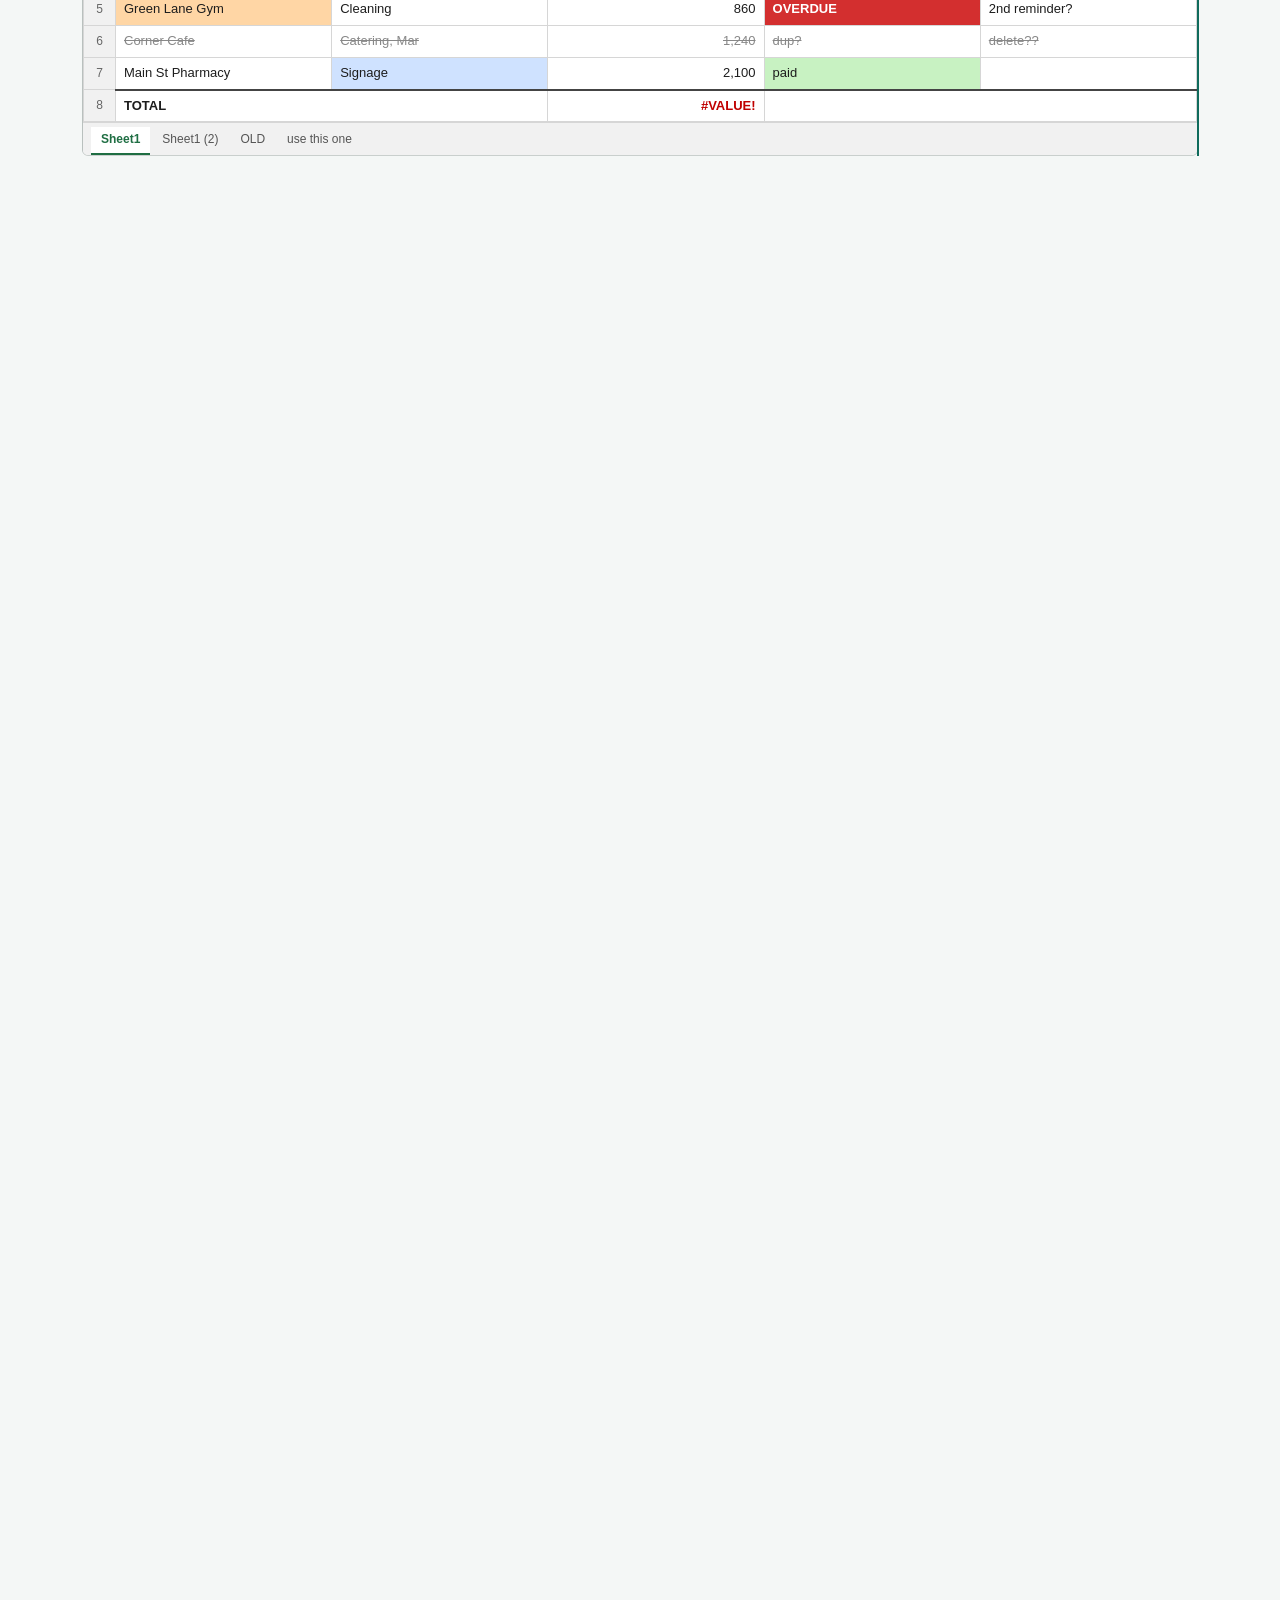
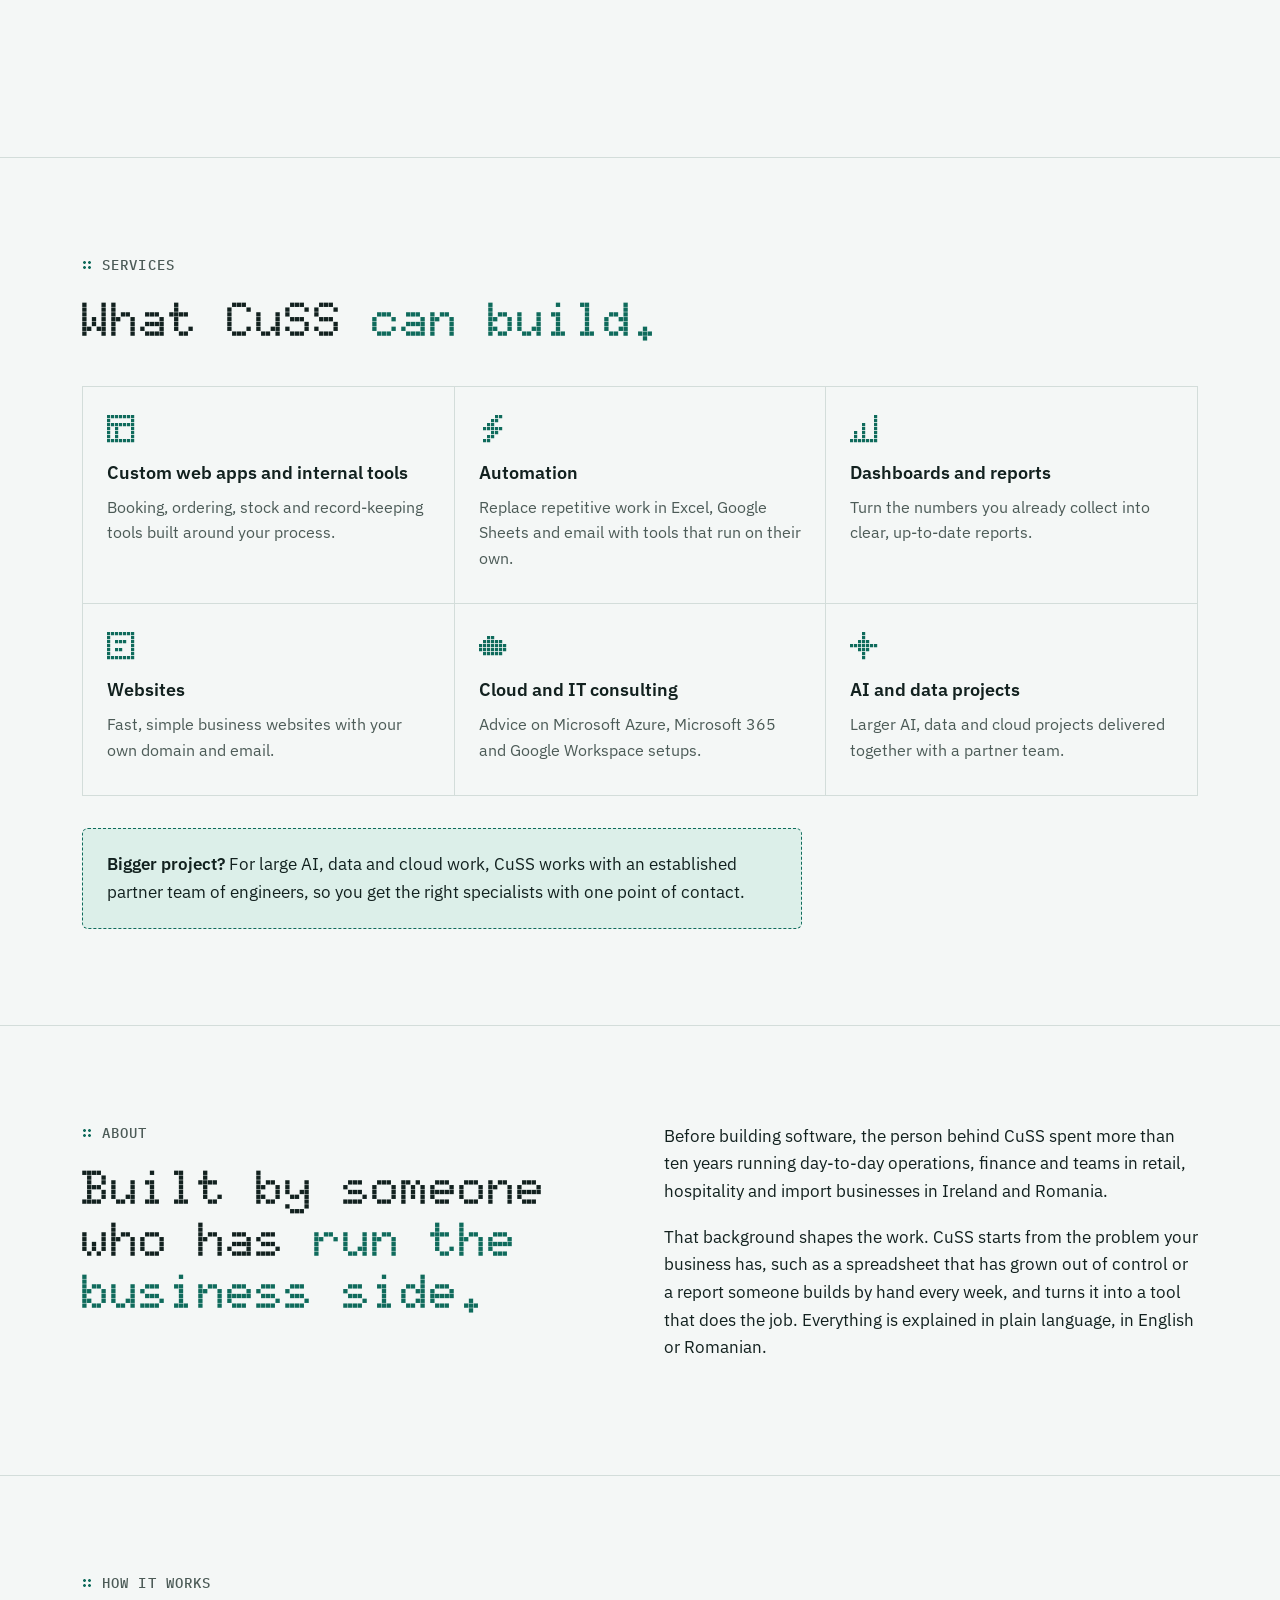
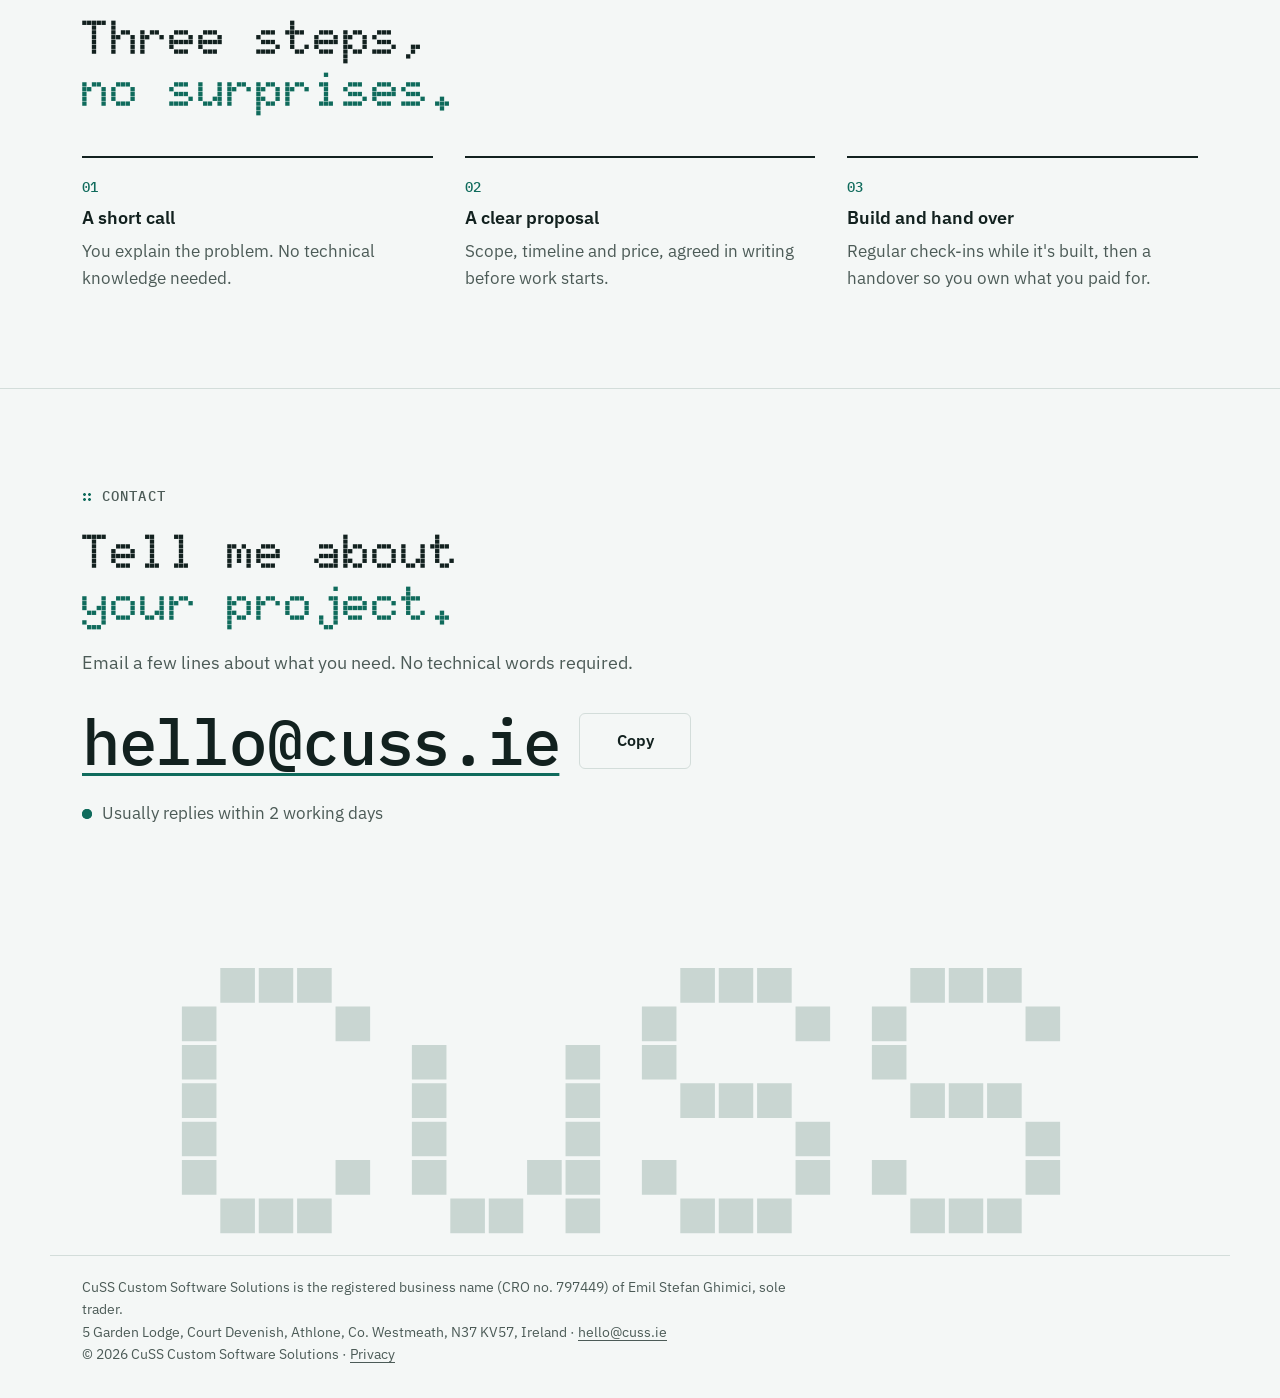
==== commit 5f84d27f: "Merge pull request #1 from emil-ghimici/build/core-a-b-d First version of the site: hero dots, live " ====
--- a/index.html
+++ b/index.html
@@ -63,9 +63,6 @@
 <script src="assets/js/dotfield.js" defer></script>
 <script src="assets/js/livestrip.js" defer></script>
 <script src="assets/js/beforeafter.js" defer></script>
-<script src="assets/js/picker.js" defer></script>
-<script src="assets/js/polish.js" defer></script>
-<script src="assets/js/footerdots.js" defer></script>
 </head>
 <body>
 <a class="skip" href="#main">Skip to content</a>
@@ -256,36 +253,6 @@
     </div>
   </section>
 
-  <!-- WHAT DO YOU NEED? · interaction C -->
-  <section class="section picker" id="picker" data-picker aria-labelledby="picker-h">
-    <div class="wrap">
-      <p class="label">What do you need?</p>
-      <h2 id="picker-h">Pick what sounds <em>like your business.</em></h2>
-      <div class="pick-layout">
-        <div class="chips" role="group" aria-label="What sounds like your business? Pick one or more">
-          <button type="button" class="chip" aria-pressed="false" data-need="sheets"><span class="chip-box" aria-hidden="true"></span>I live in spreadsheets</button>
-          <button type="button" class="chip" aria-pressed="false" data-need="website"><span class="chip-box" aria-hidden="true"></span>I need a website</button>
-          <button type="button" class="chip" aria-pressed="false" data-need="reports"><span class="chip-box" aria-hidden="true"></span>Reports take me hours</button>
-          <button type="button" class="chip" aria-pressed="false" data-need="tools"><span class="chip-box" aria-hidden="true"></span>My tools don't talk to each other</button>
-          <button type="button" class="chip" aria-pressed="false" data-need="ai"><span class="chip-box" aria-hidden="true"></span>I want to use AI</button>
-          <button type="button" class="chip" aria-pressed="false" data-need="else"><span class="chip-box" aria-hidden="true"></span>Something else</button>
-        </div>
-        <div class="pick-card">
-          <canvas class="pick-mock" aria-hidden="true"></canvas>
-          <div class="pick-body" aria-live="polite">
-            <p class="pick-k">Likely solution</p>
-            <h3 class="pick-title" data-pick-title>Not sure what you need?</h3>
-            <ul class="pick-list" data-pick-list>
-              <li>Email a few lines about what's slowing your business down. You'll get an answer in plain language.</li>
-            </ul>
-            <p class="pick-time"><span class="pick-k">Typical timeline</span> <span data-pick-time>Agreed in the proposal, before work starts</span></p>
-          </div>
-          <a class="btn btn-main pick-send" href="mailto:hello@cuss.ie?subject=Project%20enquiry" data-pick-send>Send this to CuSS</a>
-        </div>
-      </div>
-    </div>
-  </section>
-
   <!-- ABOUT -->
   <section class="section" id="about" aria-labelledby="about-h">
     <div class="wrap split">
@@ -330,7 +297,7 @@
 </main>
 
 <footer class="site-footer">
-  <div class="wordmark" aria-hidden="true" data-footerdots><span class="wordmark-text">CuSS</span><canvas class="wordmark-canvas"></canvas></div>
+  <div class="wordmark" aria-hidden="true">CuSS</div>
   <div class="wrap legal">
     <p>CuSS Custom Software Solutions is the registered business name (CRO no. 797449) of Emil Stefan Ghimici, sole trader.</p>
     <p>5 Garden Lodge, Court Devenish, Athlone, Co. Westmeath, N37 KV57, Ireland · <a href="mailto:hello@cuss.ie">hello@cuss.ie</a></p>
--- a/assets/css/main.css
+++ b/assets/css/main.css
@@ -360,21 +360,10 @@
 .section h2 { margin-bottom: 40px; }
 @media (max-width: 720px) { .section, .ba { padding: 64px 0; } .section h2 { margin-bottom: 28px; } }
 
-.services { list-style: none; margin: 0; padding: 0; display: grid; grid-template-columns: repeat(3, minmax(0, 1fr)); gap: 12px; }
-.service {
-  position: relative; padding: 28px 24px 32px; border: 1px solid var(--line); border-radius: 4px; background: var(--surface);
-  display: grid; gap: 10px; align-content: start; min-width: 0; transition: transform .25s ease-out, border-color .2s;
-}
+.services { list-style: none; margin: 0; padding: 0; display: grid; grid-template-columns: repeat(3, minmax(0, 1fr)); border-top: 1px solid var(--line); border-left: 1px solid var(--line); }
+.service { padding: 28px 24px 32px; border-right: 1px solid var(--line); border-bottom: 1px solid var(--line); display: grid; gap: 10px; align-content: start; min-width: 0; }
 .service .pix { width: 28px; height: 28px; fill: var(--accent); margin-bottom: 8px; }
 .service p { color: var(--muted); font-size: 1rem; }
-/* Dot-matrix border, shown on hover */
-.service::after {
-  content: ""; position: absolute; inset: -1px; border-radius: 4px; pointer-events: none; opacity: 0; transition: opacity .2s;
-  padding: 3px; background: radial-gradient(circle, var(--accent) 1.1px, transparent 1.5px) 0 0 / 6px 6px;
-  -webkit-mask: linear-gradient(#000 0 0) content-box, linear-gradient(#000 0 0); -webkit-mask-composite: xor;
-  mask: linear-gradient(#000 0 0) content-box exclude, linear-gradient(#000 0 0);
-}
-@media (hover: hover) { .service:hover { border-color: transparent; } .service:hover::after { opacity: 1; } }
 @media (max-width: 960px) { .services { grid-template-columns: repeat(2, minmax(0, 1fr)); } }
 @media (max-width: 600px) { .services { grid-template-columns: minmax(0, 1fr); } .service { padding: 24px 18px; } }
 .partner { margin-top: 32px; padding: 22px 24px; border: 1px dashed var(--accent); border-radius: var(--radius); max-width: 72ch; background: var(--accent-soft); }
@@ -419,64 +408,6 @@
 }
 .toast.is-on { opacity: 1; transform: translate(-50%, 0); }
 
-/* ---------- C. "What do you need?" picker ---------- */
-.pick-layout { display: grid; grid-template-columns: minmax(0, 1fr) minmax(0, 1fr); gap: 32px; align-items: start; }
-.chips { display: grid; grid-template-columns: repeat(2, minmax(0, 1fr)); gap: 10px; }
-.no-js .chips { display: none; }
-.no-js .pick-layout { grid-template-columns: minmax(0, 1fr); max-width: 640px; }
-.chip {
-  display: flex; align-items: center; gap: 12px; min-height: 64px; padding: 10px 16px; text-align: left;
-  font: 500 1rem/1.3 var(--body); color: var(--ink); background: var(--surface);
-  border: 1.5px solid var(--line); border-radius: var(--radius); cursor: pointer;
-}
-.chip:hover { border-color: var(--accent); }
-.chip-box {
-  flex: none; width: 20px; height: 20px; border: 1.5px solid var(--muted); border-radius: 3px;
-  background: radial-gradient(circle, var(--accent-ink) 1.2px, transparent 1.6px) center / 5px 5px no-repeat;
-}
-.chip[aria-pressed="true"] { border-color: var(--accent); background: var(--accent-soft); }
-.chip[aria-pressed="true"] .chip-box { border-color: var(--accent); background-color: var(--accent); background-repeat: repeat; }
-.pick-card {
-  border: 1.5px solid var(--accent); border-radius: var(--radius); background: var(--surface);
-  padding: 20px; display: grid; gap: 18px; position: sticky; top: 24px;
-}
-.pick-mock { width: 100%; height: 132px; display: block; }
-.no-js .pick-mock { display: none; }
-.pick-k { font-family: var(--mono); font-size: 0.875rem; text-transform: uppercase; letter-spacing: .06em; color: var(--muted); }
-.pick-title { font-family: var(--display); font-weight: 900; font-size: 1.5rem; line-height: 1.15; margin: 6px 0 10px; }
-.pick-list { margin: 0; padding: 0; list-style: none; display: grid; gap: 8px; }
-.pick-list li { color: var(--muted); }
-.pick-list b { color: var(--ink); font-weight: 600; }
-.pick-time { margin-top: 14px; display: flex; flex-wrap: wrap; gap: 4px 10px; align-items: baseline; }
-.pick-time span:last-child { font-weight: 600; }
-.pick-send { width: 100%; }
-@media (max-width: 860px) {
-  .pick-layout { grid-template-columns: minmax(0, 1fr); gap: 20px; }
-  .pick-card { position: static; }
-}
-@media (max-width: 420px) { .chips { grid-template-columns: minmax(0, 1fr); } .chip { min-height: 56px; } }
-
-/* ---------- E. Polish ---------- */
-/* Typing labels: untyped letters keep their space, so nothing moves */
-.type-rest { visibility: hidden; }
-.type.is-typing .type-done::after { content: ""; display: inline-block; width: .6em; height: 1em; margin: 0 -.6em -.15em 0; background: var(--accent); animation: caret .7s steps(1) infinite; }
-@keyframes caret { 50% { opacity: 0; } }
-
-/* Cursor ring (mouse only, added by polish.js) */
-.cursor-ring {
-  position: fixed; left: 0; top: 0; z-index: 70; width: 28px; height: 28px; margin: -14px 0 0 -14px;
-  border: 1.5px solid var(--accent); border-radius: 50%; pointer-events: none; opacity: 0;
-  transition: opacity .2s, width .2s, height .2s, margin .2s, background-color .2s;
-}
-.cursor-ring.is-on { opacity: .7; }
-.cursor-ring.is-big { width: 52px; height: 52px; margin: -26px 0 0 -26px; background: color-mix(in srgb, var(--accent) 12%, transparent); }
-
-/* Footer wordmark drawn as dots (footerdots.js); the text keeps the space */
-.wordmark { position: relative; }
-.wordmark-canvas { position: absolute; inset: 0; width: 100%; height: 100%; display: none; }
-.wordmark.is-dots .wordmark-text { visibility: hidden; }
-.wordmark.is-dots .wordmark-canvas { display: block; }
-
 /* Visually hidden but read by screen readers */
 .sr-only { position: absolute; width: 1px; height: 1px; padding: 0; margin: -1px; overflow: hidden; clip: rect(0 0 0 0); white-space: nowrap; border: 0; }
 
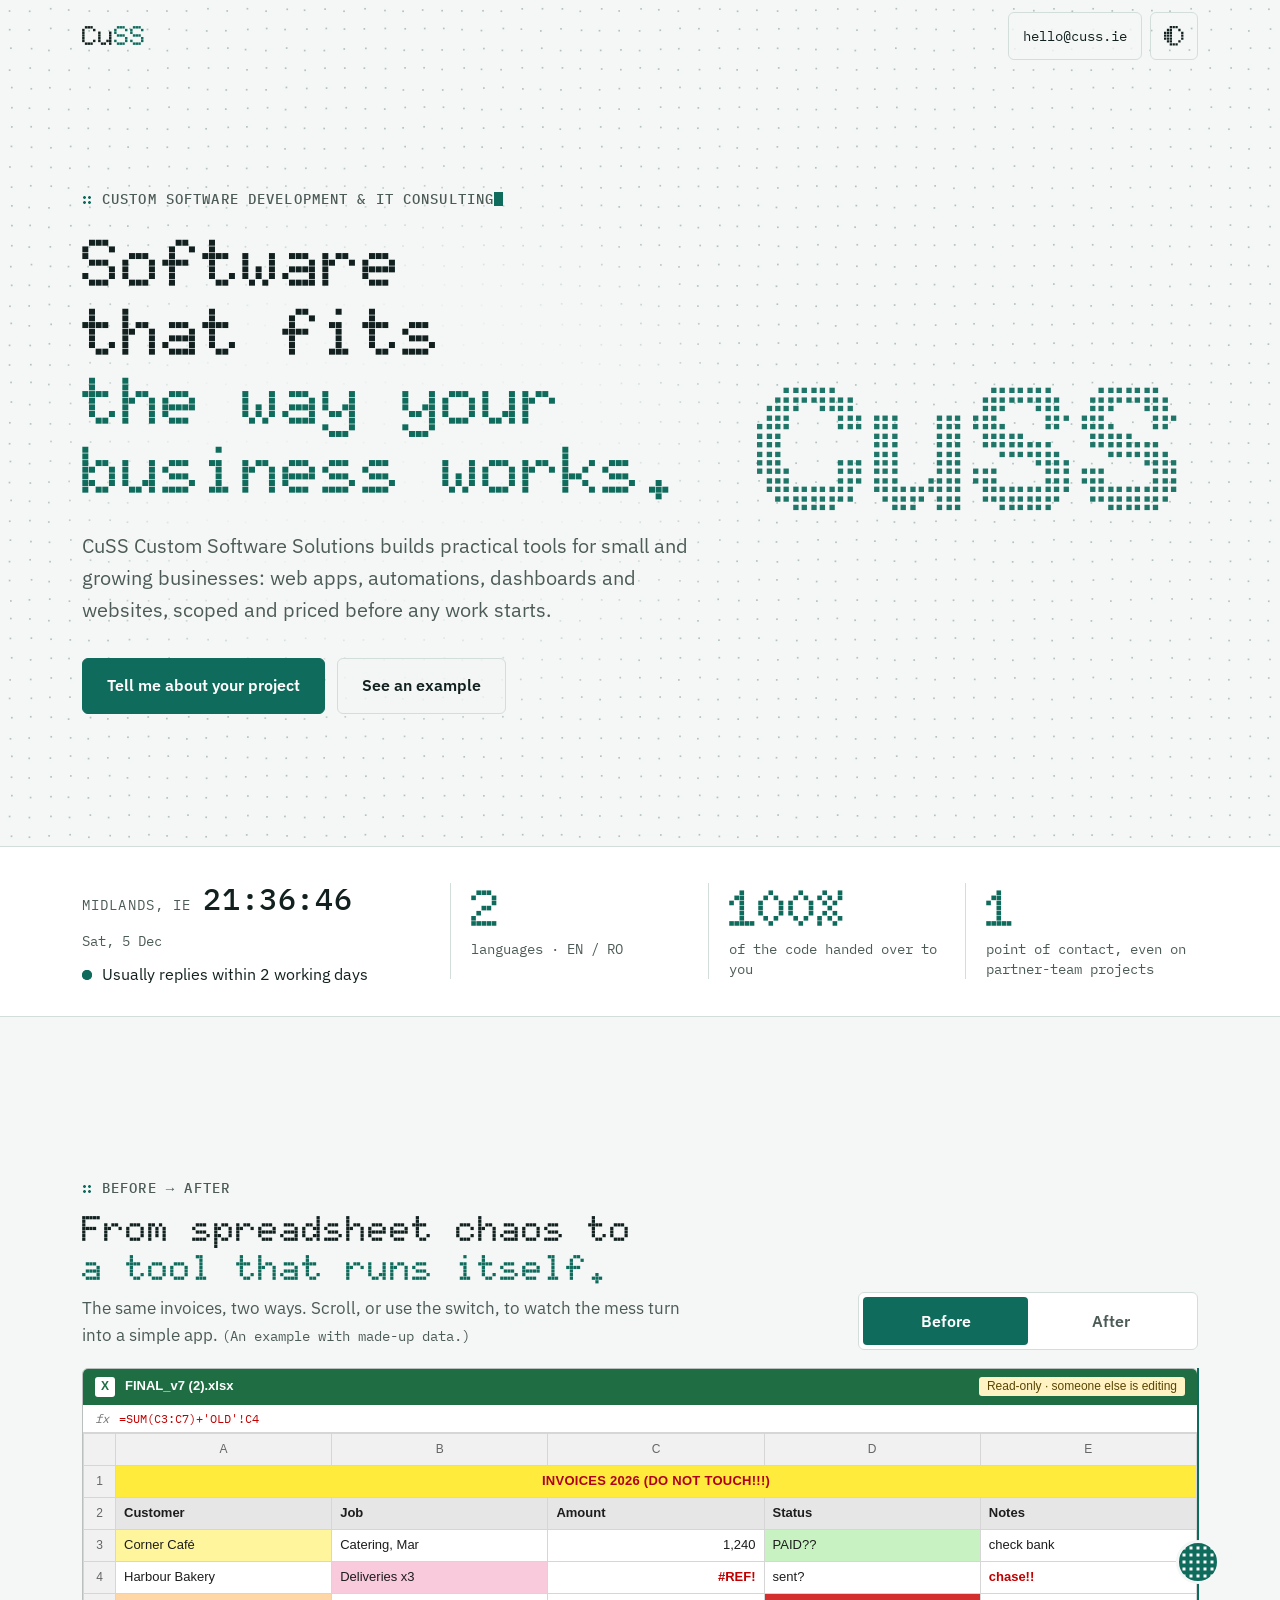
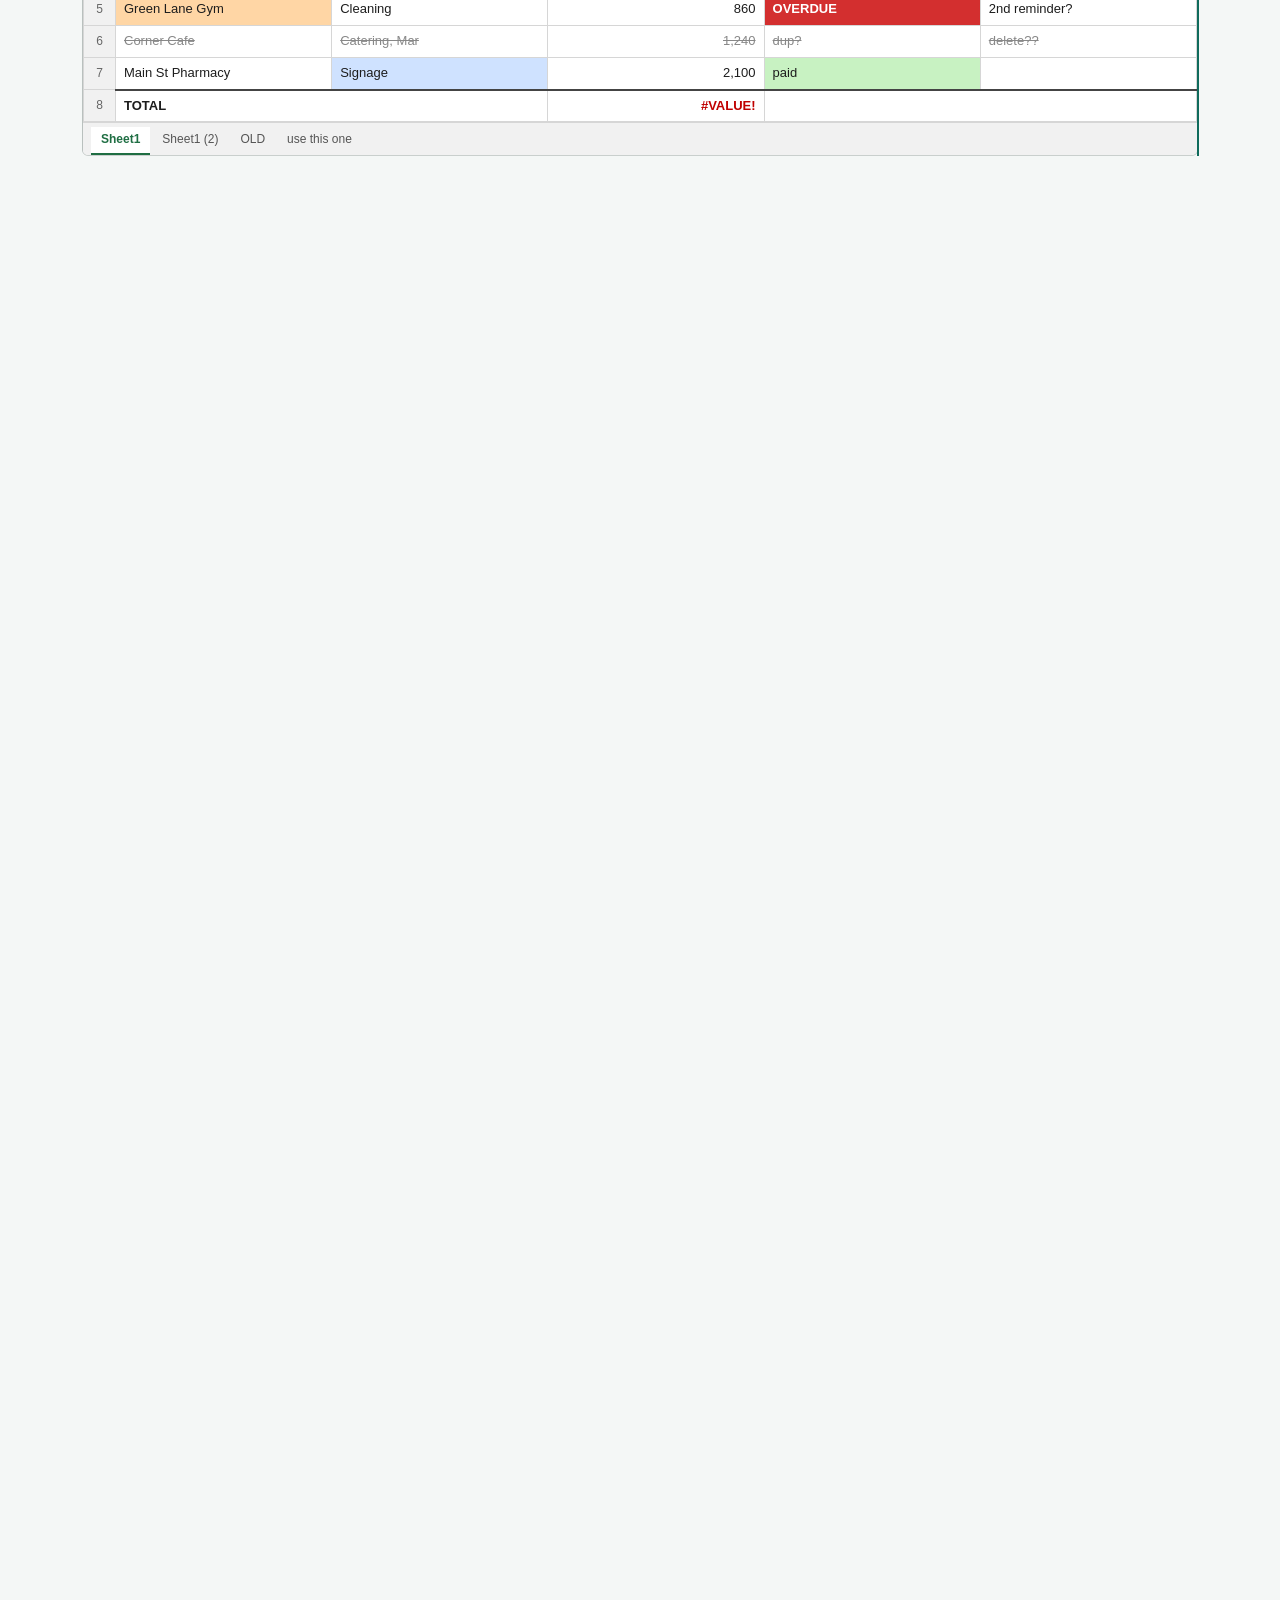
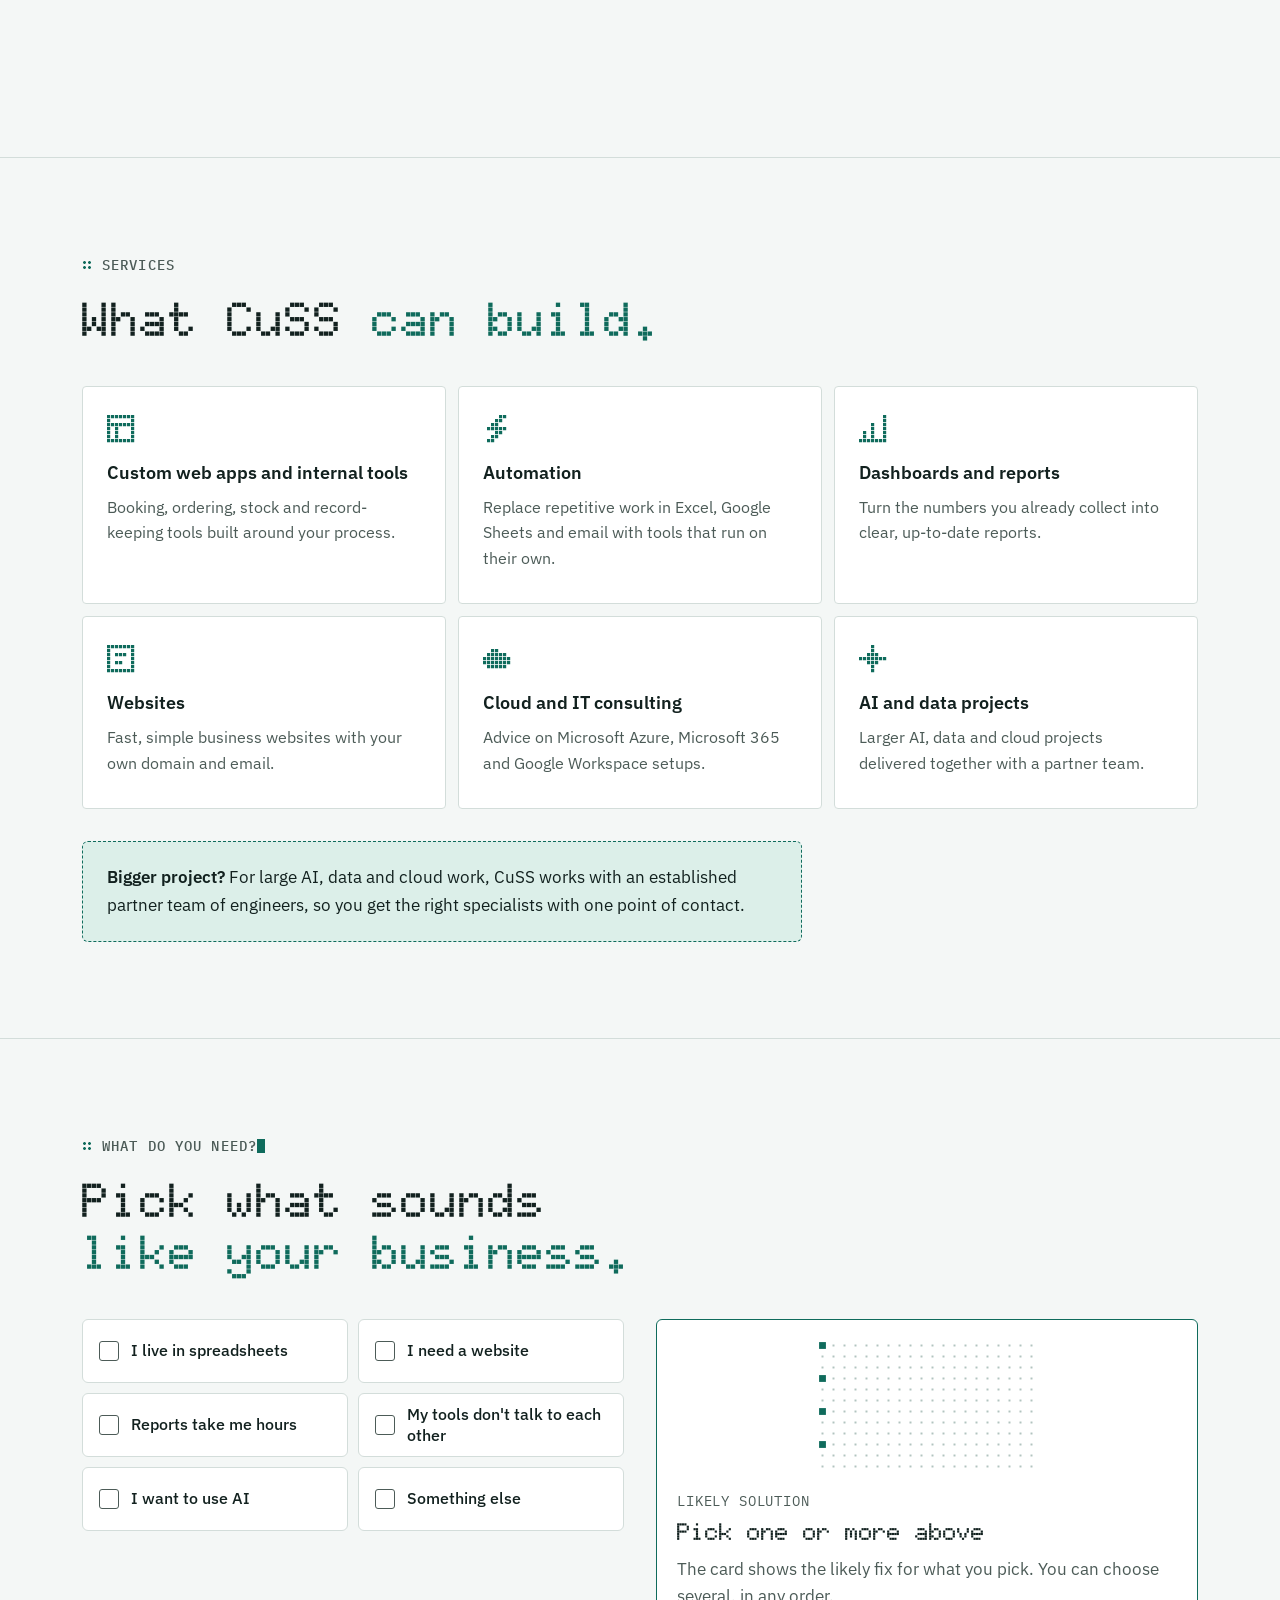
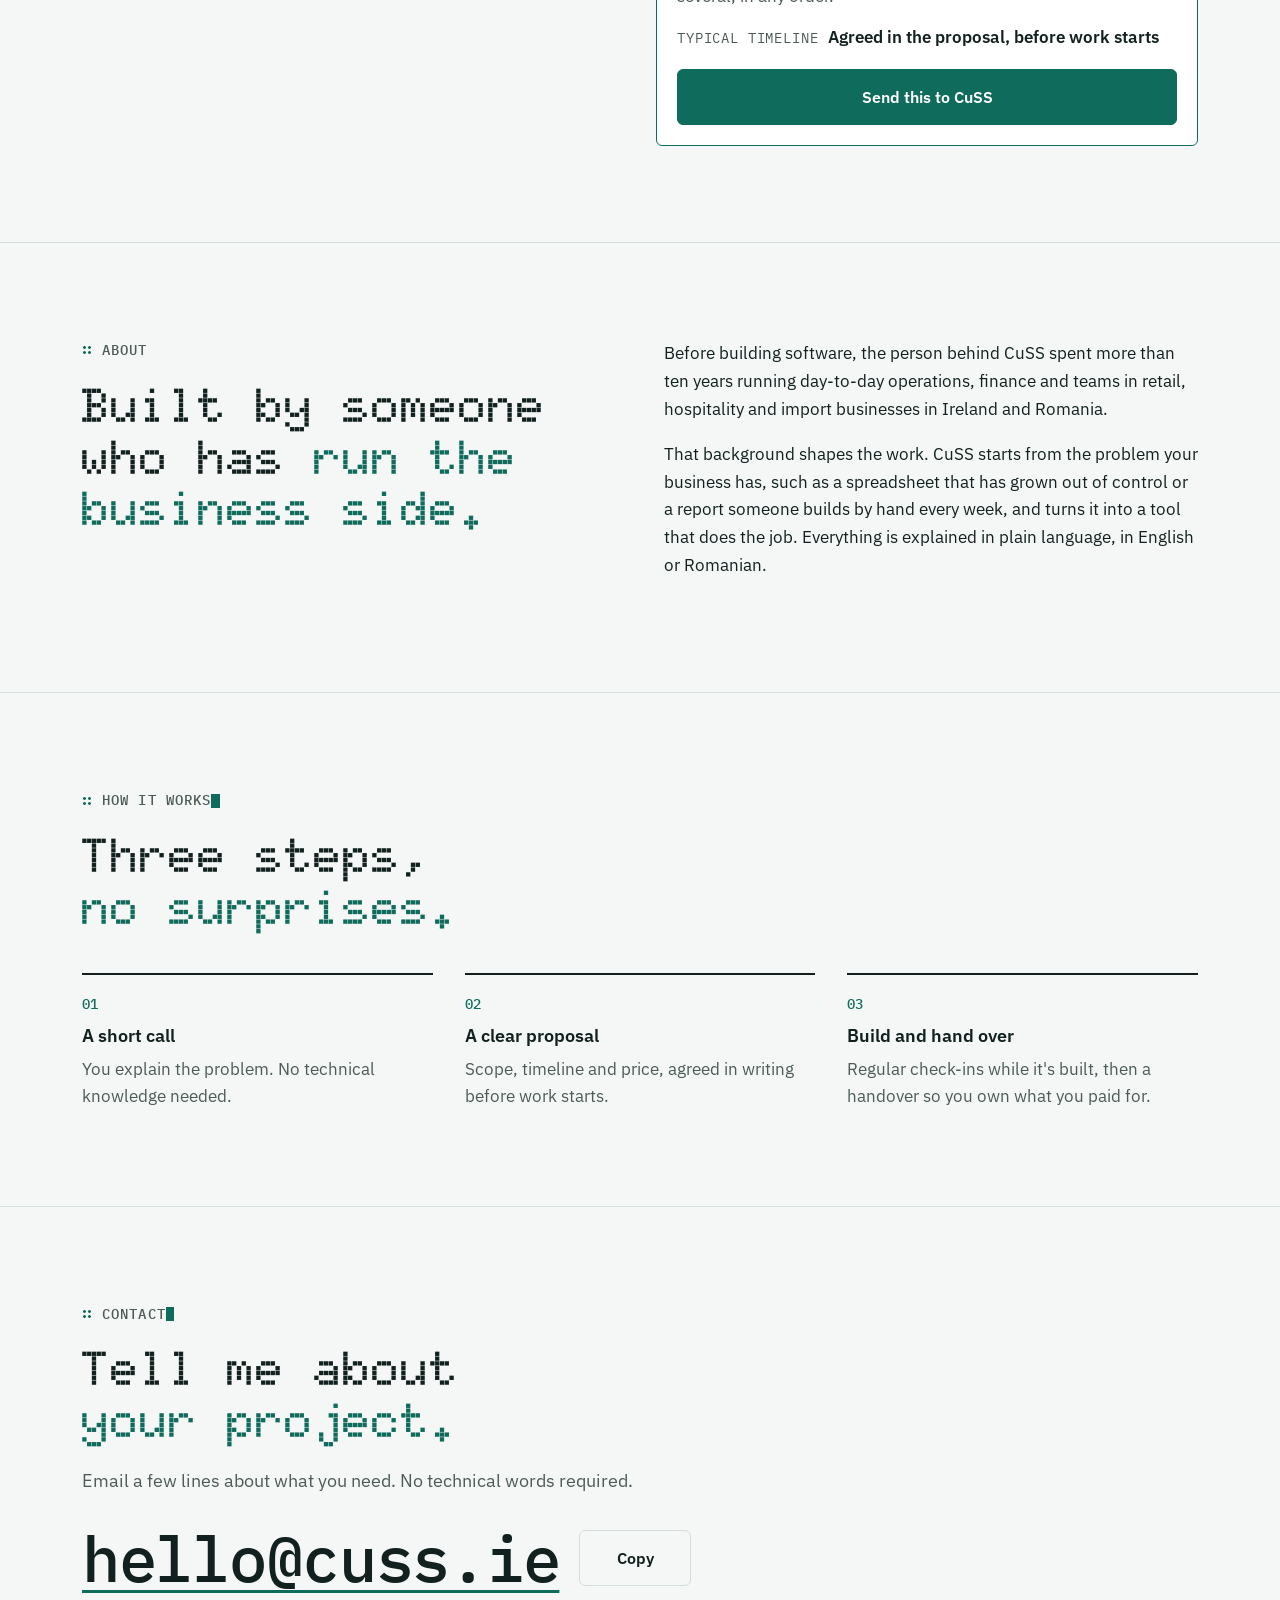
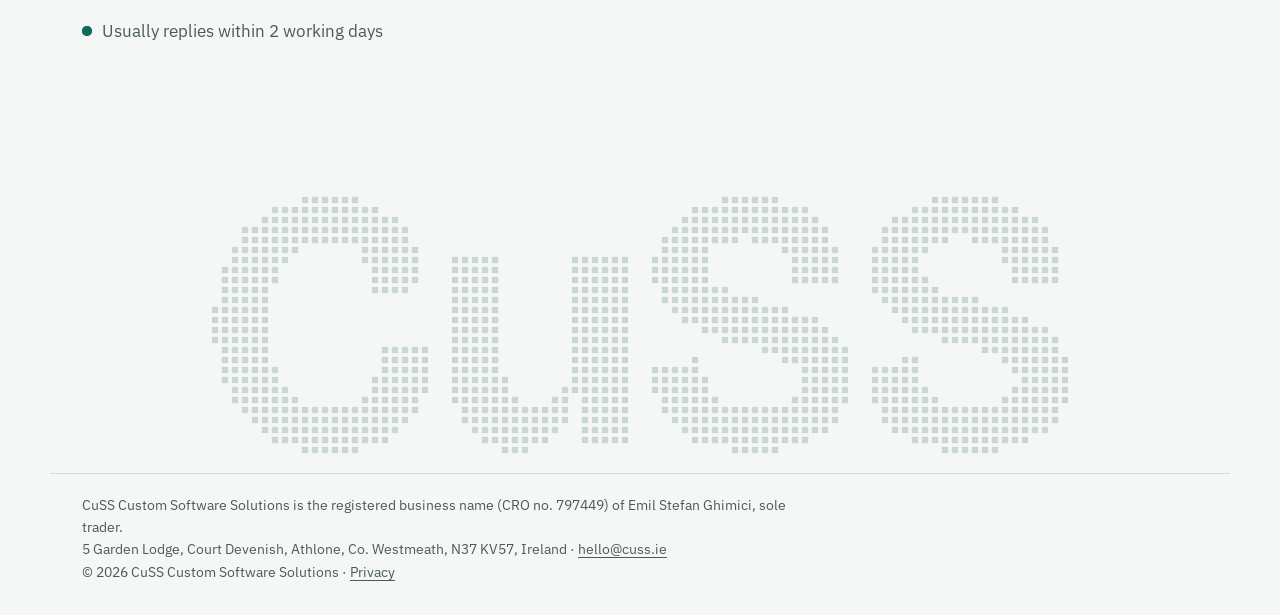
==== commit 479a9708: "Merge pull request #2 from emil-ghimici/build/picker-polish Add the "What do you need?" picker and t" ====
--- a/index.html
+++ b/index.html
@@ -63,6 +63,9 @@
 <script src="assets/js/dotfield.js" defer></script>
 <script src="assets/js/livestrip.js" defer></script>
 <script src="assets/js/beforeafter.js" defer></script>
+<script src="assets/js/picker.js" defer></script>
+<script src="assets/js/polish.js" defer></script>
+<script src="assets/js/footerdots.js" defer></script>
 </head>
 <body>
 <a class="skip" href="#main">Skip to content</a>
@@ -253,6 +256,36 @@
     </div>
   </section>
 
+  <!-- WHAT DO YOU NEED? · interaction C -->
+  <section class="section picker" id="picker" data-picker aria-labelledby="picker-h">
+    <div class="wrap">
+      <p class="label">What do you need?</p>
+      <h2 id="picker-h">Pick what sounds <em>like your business.</em></h2>
+      <div class="pick-layout">
+        <div class="chips" role="group" aria-label="What sounds like your business? Pick one or more">
+          <button type="button" class="chip" aria-pressed="false" data-need="sheets"><span class="chip-box" aria-hidden="true"></span>I live in spreadsheets</button>
+          <button type="button" class="chip" aria-pressed="false" data-need="website"><span class="chip-box" aria-hidden="true"></span>I need a website</button>
+          <button type="button" class="chip" aria-pressed="false" data-need="reports"><span class="chip-box" aria-hidden="true"></span>Reports take me hours</button>
+          <button type="button" class="chip" aria-pressed="false" data-need="tools"><span class="chip-box" aria-hidden="true"></span>My tools don't talk to each other</button>
+          <button type="button" class="chip" aria-pressed="false" data-need="ai"><span class="chip-box" aria-hidden="true"></span>I want to use AI</button>
+          <button type="button" class="chip" aria-pressed="false" data-need="else"><span class="chip-box" aria-hidden="true"></span>Something else</button>
+        </div>
+        <div class="pick-card">
+          <canvas class="pick-mock" aria-hidden="true"></canvas>
+          <div class="pick-body" aria-live="polite">
+            <p class="pick-k">Likely solution</p>
+            <h3 class="pick-title" data-pick-title>Not sure what you need?</h3>
+            <ul class="pick-list" data-pick-list>
+              <li>Email a few lines about what's slowing your business down. You'll get an answer in plain language.</li>
+            </ul>
+            <p class="pick-time"><span class="pick-k">Typical timeline</span> <span data-pick-time>Agreed in the proposal, before work starts</span></p>
+          </div>
+          <a class="btn btn-main pick-send" href="mailto:hello@cuss.ie?subject=Project%20enquiry" data-pick-send>Send this to CuSS</a>
+        </div>
+      </div>
+    </div>
+  </section>
+
   <!-- ABOUT -->
   <section class="section" id="about" aria-labelledby="about-h">
     <div class="wrap split">
@@ -297,7 +330,7 @@
 </main>
 
 <footer class="site-footer">
-  <div class="wordmark" aria-hidden="true">CuSS</div>
+  <div class="wordmark" aria-hidden="true" data-footerdots><span class="wordmark-text">CuSS</span><canvas class="wordmark-canvas"></canvas></div>
   <div class="wrap legal">
     <p>CuSS Custom Software Solutions is the registered business name (CRO no. 797449) of Emil Stefan Ghimici, sole trader.</p>
     <p>5 Garden Lodge, Court Devenish, Athlone, Co. Westmeath, N37 KV57, Ireland · <a href="mailto:hello@cuss.ie">hello@cuss.ie</a></p>
--- a/assets/css/main.css
+++ b/assets/css/main.css
@@ -360,10 +360,21 @@
 .section h2 { margin-bottom: 40px; }
 @media (max-width: 720px) { .section, .ba { padding: 64px 0; } .section h2 { margin-bottom: 28px; } }
 
-.services { list-style: none; margin: 0; padding: 0; display: grid; grid-template-columns: repeat(3, minmax(0, 1fr)); border-top: 1px solid var(--line); border-left: 1px solid var(--line); }
-.service { padding: 28px 24px 32px; border-right: 1px solid var(--line); border-bottom: 1px solid var(--line); display: grid; gap: 10px; align-content: start; min-width: 0; }
+.services { list-style: none; margin: 0; padding: 0; display: grid; grid-template-columns: repeat(3, minmax(0, 1fr)); gap: 12px; }
+.service {
+  position: relative; padding: 28px 24px 32px; border: 1px solid var(--line); border-radius: 4px; background: var(--surface);
+  display: grid; gap: 10px; align-content: start; min-width: 0; transition: transform .25s ease-out, border-color .2s;
+}
 .service .pix { width: 28px; height: 28px; fill: var(--accent); margin-bottom: 8px; }
 .service p { color: var(--muted); font-size: 1rem; }
+/* Dot-matrix border, shown on hover */
+.service::after {
+  content: ""; position: absolute; inset: -1px; border-radius: 4px; pointer-events: none; opacity: 0; transition: opacity .2s;
+  padding: 3px; background: radial-gradient(circle, var(--accent) 1.1px, transparent 1.5px) 0 0 / 6px 6px;
+  -webkit-mask: linear-gradient(#000 0 0) content-box, linear-gradient(#000 0 0); -webkit-mask-composite: xor;
+  mask: linear-gradient(#000 0 0) content-box exclude, linear-gradient(#000 0 0);
+}
+@media (hover: hover) { .service:hover { border-color: transparent; } .service:hover::after { opacity: 1; } }
 @media (max-width: 960px) { .services { grid-template-columns: repeat(2, minmax(0, 1fr)); } }
 @media (max-width: 600px) { .services { grid-template-columns: minmax(0, 1fr); } .service { padding: 24px 18px; } }
 .partner { margin-top: 32px; padding: 22px 24px; border: 1px dashed var(--accent); border-radius: var(--radius); max-width: 72ch; background: var(--accent-soft); }
@@ -408,6 +419,64 @@
 }
 .toast.is-on { opacity: 1; transform: translate(-50%, 0); }
 
+/* ---------- C. "What do you need?" picker ---------- */
+.pick-layout { display: grid; grid-template-columns: minmax(0, 1fr) minmax(0, 1fr); gap: 32px; align-items: start; }
+.chips { display: grid; grid-template-columns: repeat(2, minmax(0, 1fr)); gap: 10px; }
+.no-js .chips { display: none; }
+.no-js .pick-layout { grid-template-columns: minmax(0, 1fr); max-width: 640px; }
+.chip {
+  display: flex; align-items: center; gap: 12px; min-height: 64px; padding: 10px 16px; text-align: left;
+  font: 500 1rem/1.3 var(--body); color: var(--ink); background: var(--surface);
+  border: 1.5px solid var(--line); border-radius: var(--radius); cursor: pointer;
+}
+.chip:hover { border-color: var(--accent); }
+.chip-box {
+  flex: none; width: 20px; height: 20px; border: 1.5px solid var(--muted); border-radius: 3px;
+  background: radial-gradient(circle, var(--accent-ink) 1.2px, transparent 1.6px) center / 5px 5px no-repeat;
+}
+.chip[aria-pressed="true"] { border-color: var(--accent); background: var(--accent-soft); }
+.chip[aria-pressed="true"] .chip-box { border-color: var(--accent); background-color: var(--accent); background-repeat: repeat; }
+.pick-card {
+  border: 1.5px solid var(--accent); border-radius: var(--radius); background: var(--surface);
+  padding: 20px; display: grid; gap: 18px; position: sticky; top: 24px;
+}
+.pick-mock { width: 100%; height: 132px; display: block; }
+.no-js .pick-mock { display: none; }
+.pick-k { font-family: var(--mono); font-size: 0.875rem; text-transform: uppercase; letter-spacing: .06em; color: var(--muted); }
+.pick-title { font-family: var(--display); font-weight: 900; font-size: 1.5rem; line-height: 1.15; margin: 6px 0 10px; }
+.pick-list { margin: 0; padding: 0; list-style: none; display: grid; gap: 8px; }
+.pick-list li { color: var(--muted); }
+.pick-list b { color: var(--ink); font-weight: 600; }
+.pick-time { margin-top: 14px; display: flex; flex-wrap: wrap; gap: 4px 10px; align-items: baseline; }
+.pick-time span:last-child { font-weight: 600; }
+.pick-send { width: 100%; }
+@media (max-width: 860px) {
+  .pick-layout { grid-template-columns: minmax(0, 1fr); gap: 20px; }
+  .pick-card { position: static; }
+}
+@media (max-width: 420px) { .chips { grid-template-columns: minmax(0, 1fr); } .chip { min-height: 56px; } }
+
+/* ---------- E. Polish ---------- */
+/* Typing labels: untyped letters keep their space, so nothing moves */
+.type-rest { visibility: hidden; }
+.type.is-typing .type-done::after { content: ""; display: inline-block; width: .6em; height: 1em; margin: 0 -.6em -.15em 0; background: var(--accent); animation: caret .7s steps(1) infinite; }
+@keyframes caret { 50% { opacity: 0; } }
+
+/* Cursor ring (mouse only, added by polish.js) */
+.cursor-ring {
+  position: fixed; left: 0; top: 0; z-index: 70; width: 28px; height: 28px; margin: -14px 0 0 -14px;
+  border: 1.5px solid var(--accent); border-radius: 50%; pointer-events: none; opacity: 0;
+  transition: opacity .2s, width .2s, height .2s, margin .2s, background-color .2s;
+}
+.cursor-ring.is-on { opacity: .7; }
+.cursor-ring.is-big { width: 52px; height: 52px; margin: -26px 0 0 -26px; background: color-mix(in srgb, var(--accent) 12%, transparent); }
+
+/* Footer wordmark drawn as dots (footerdots.js); the text keeps the space */
+.wordmark { position: relative; }
+.wordmark-canvas { position: absolute; inset: 0; width: 100%; height: 100%; display: none; }
+.wordmark.is-dots .wordmark-text { visibility: hidden; }
+.wordmark.is-dots .wordmark-canvas { display: block; }
+
 /* Visually hidden but read by screen readers */
 .sr-only { position: absolute; width: 1px; height: 1px; padding: 0; margin: -1px; overflow: hidden; clip: rect(0 0 0 0); white-space: nowrap; border: 0; }
 
